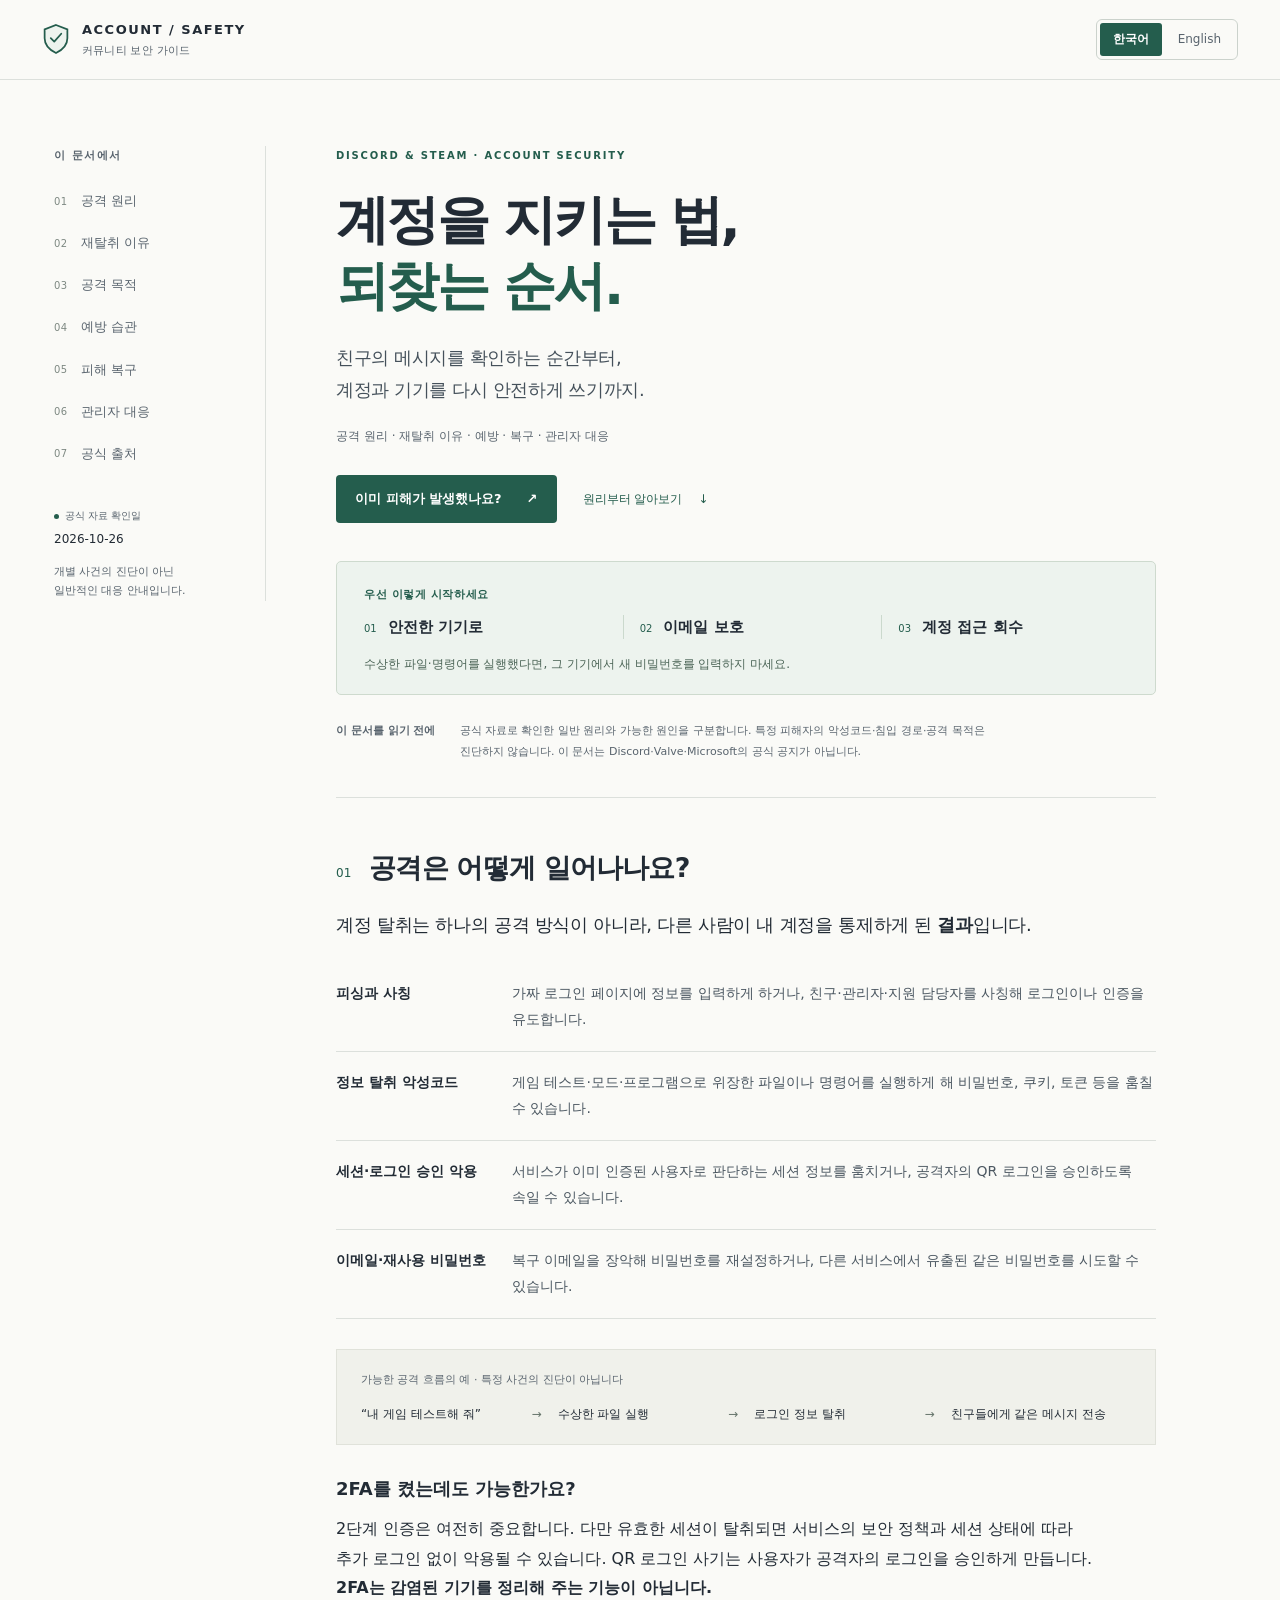
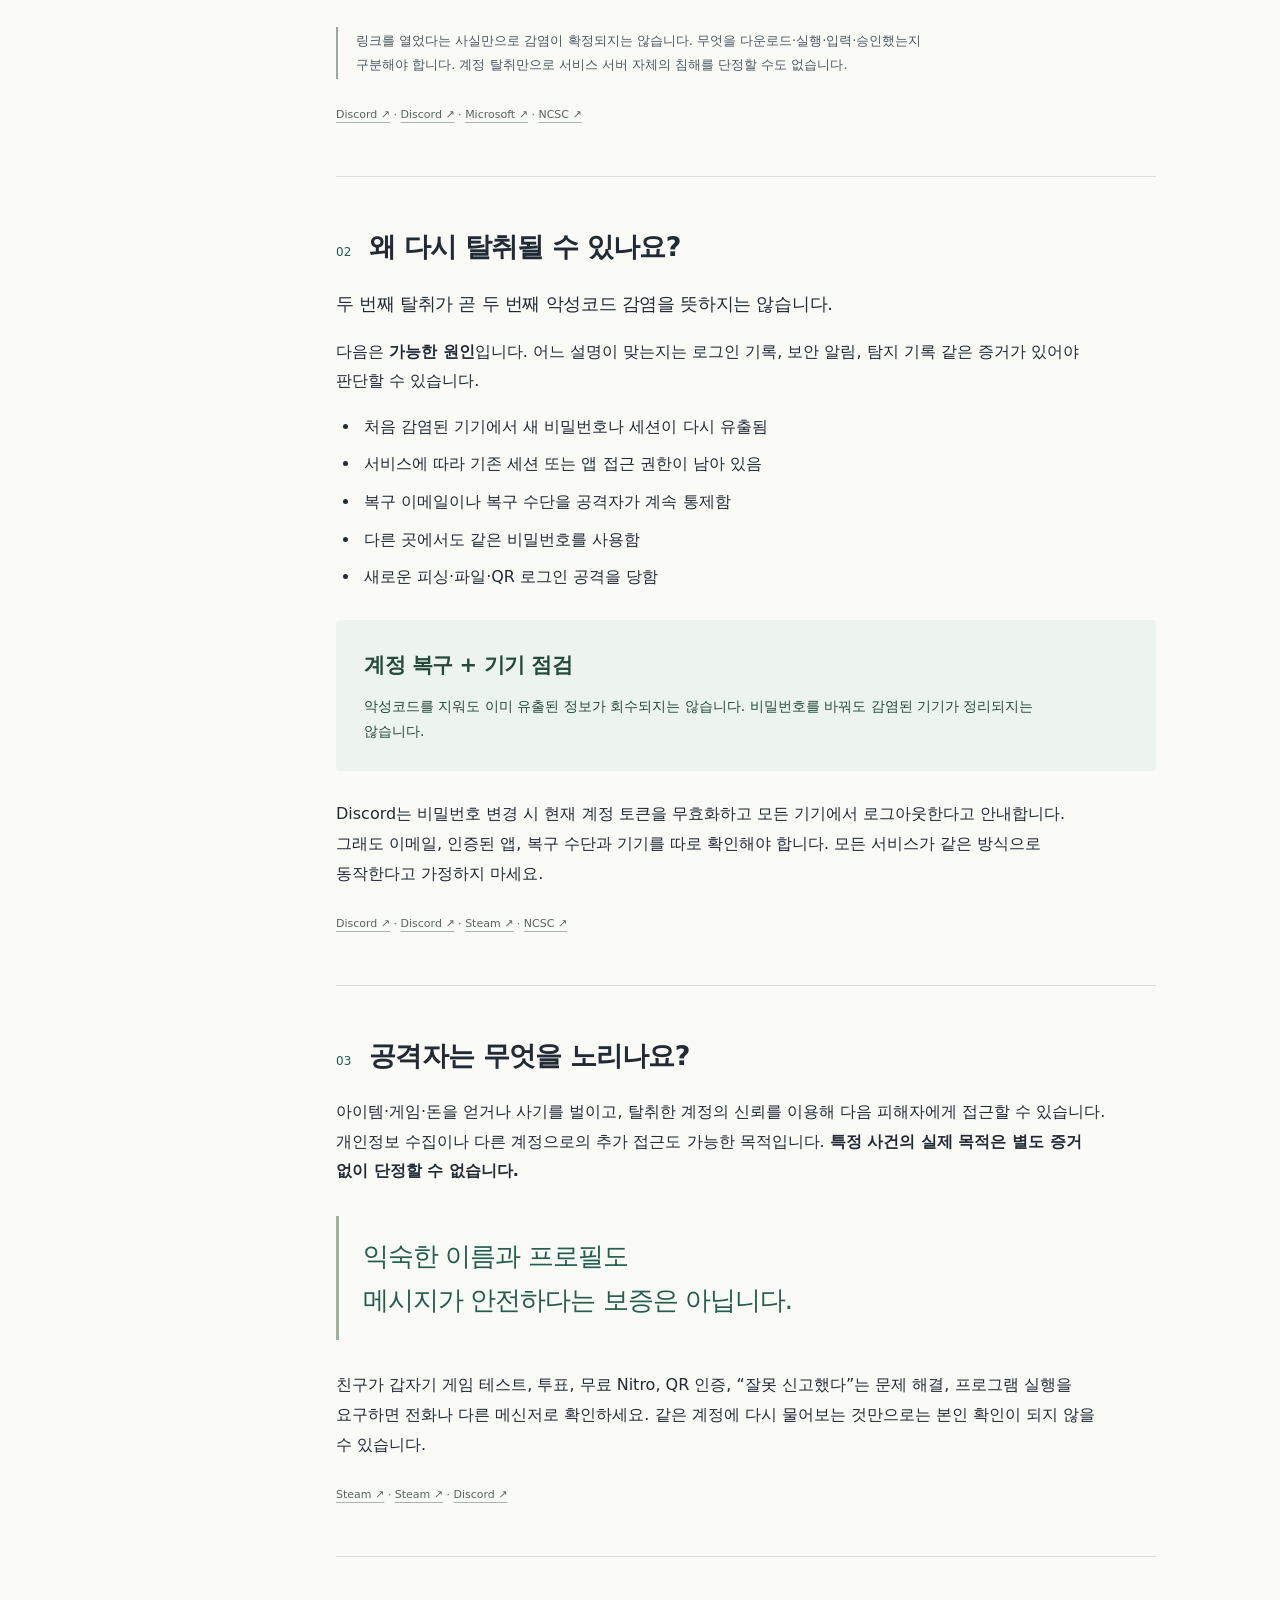
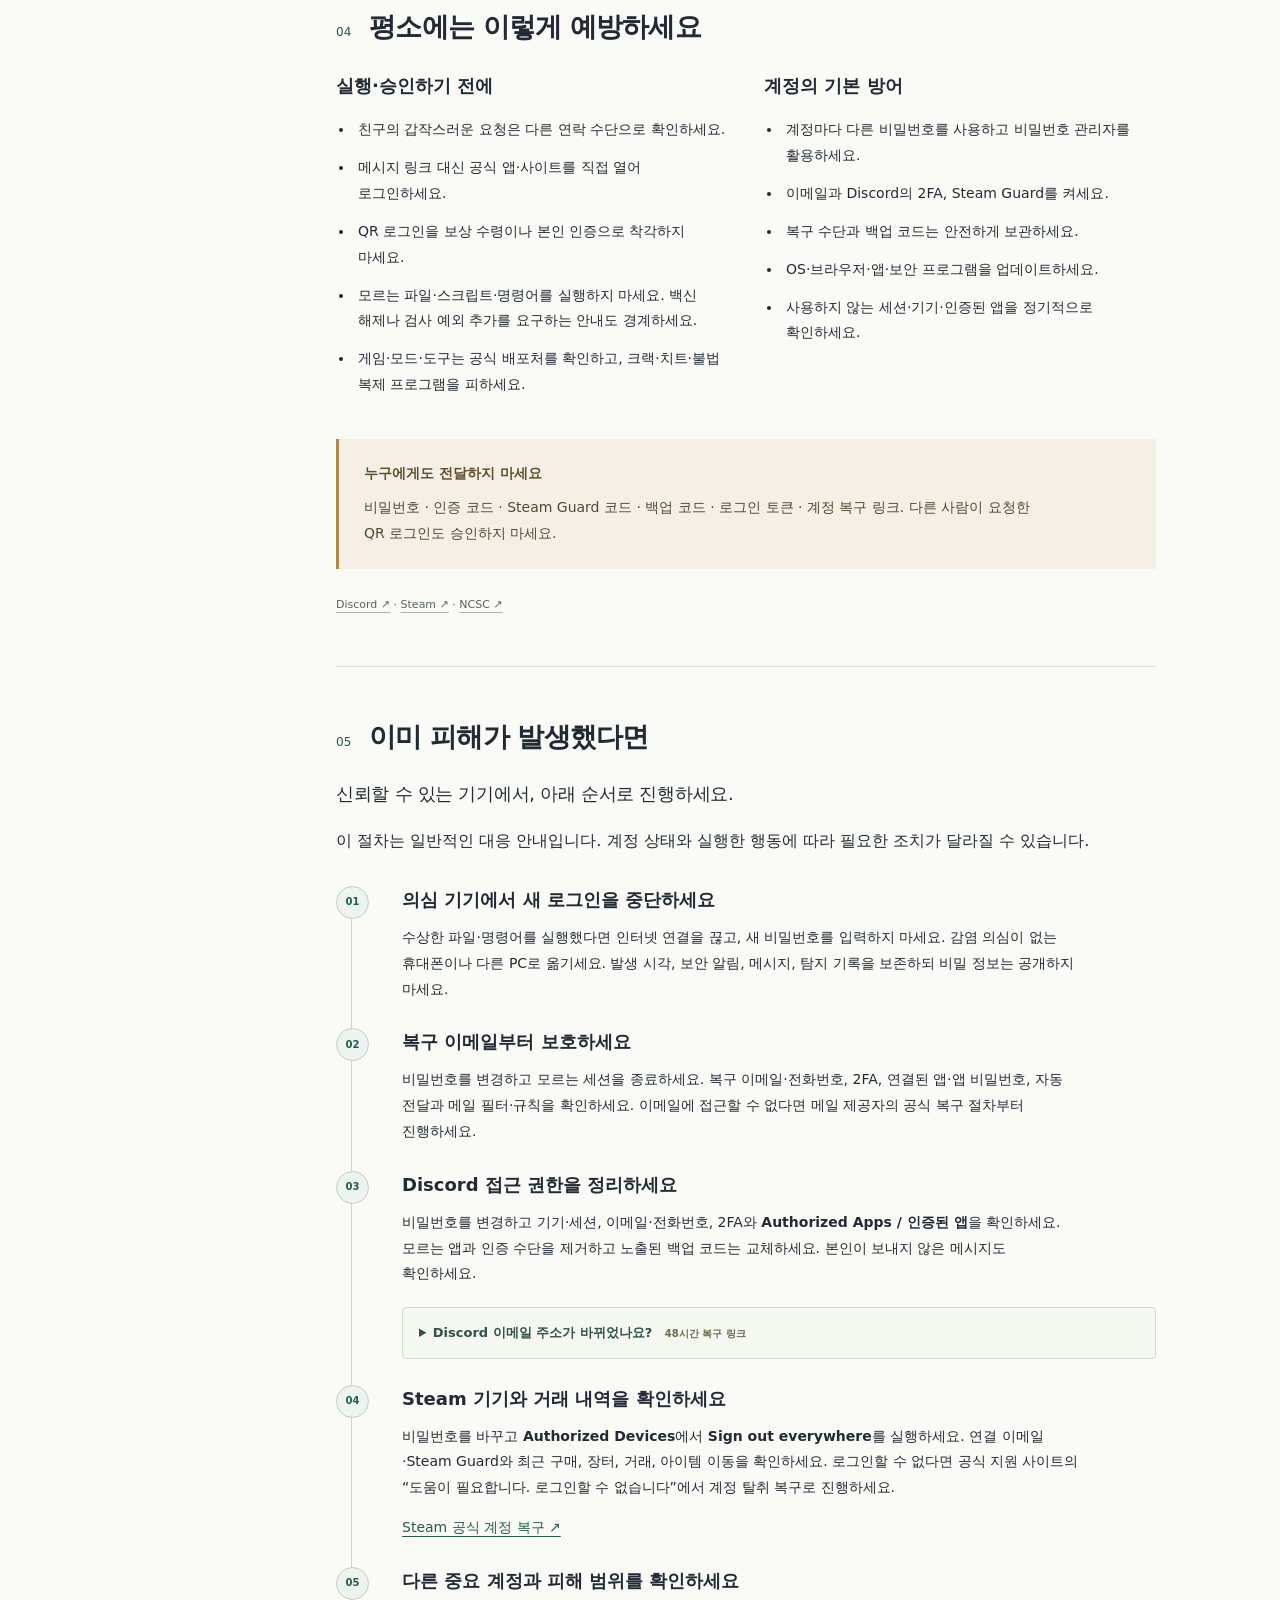
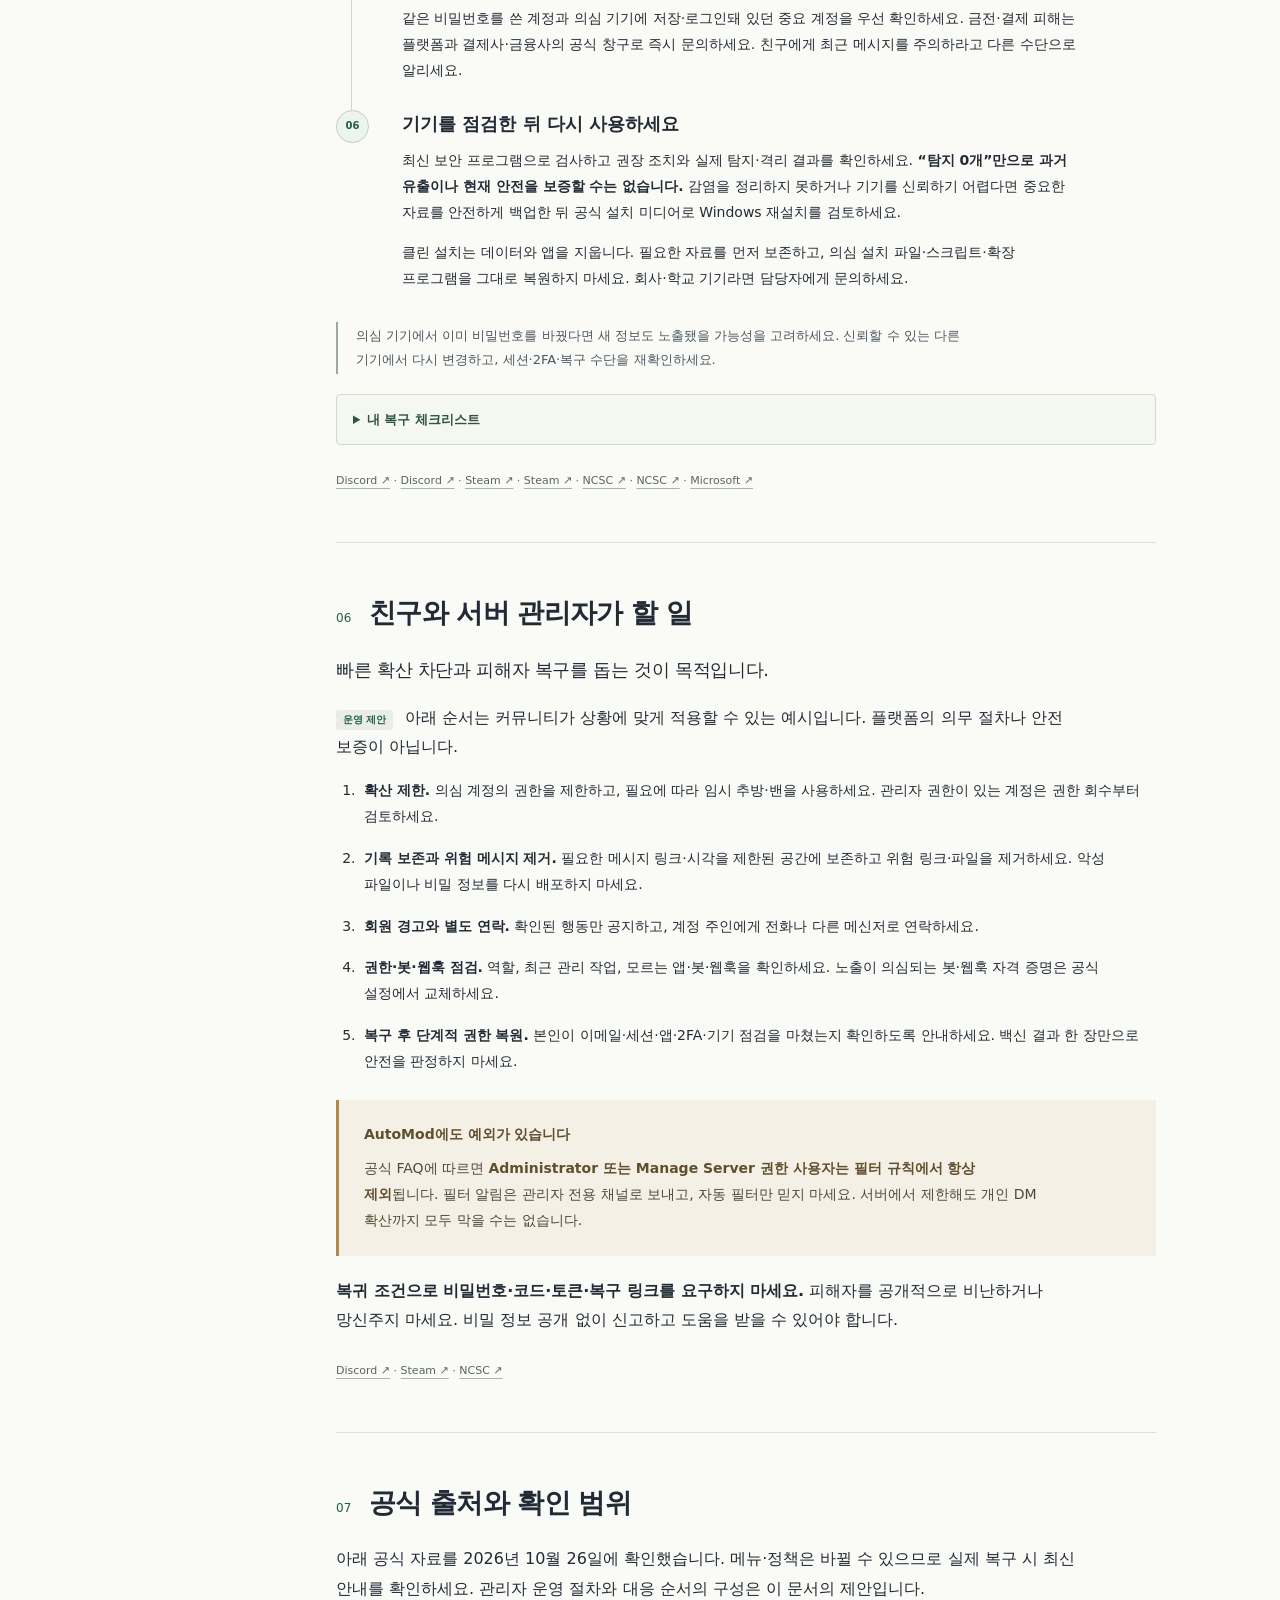
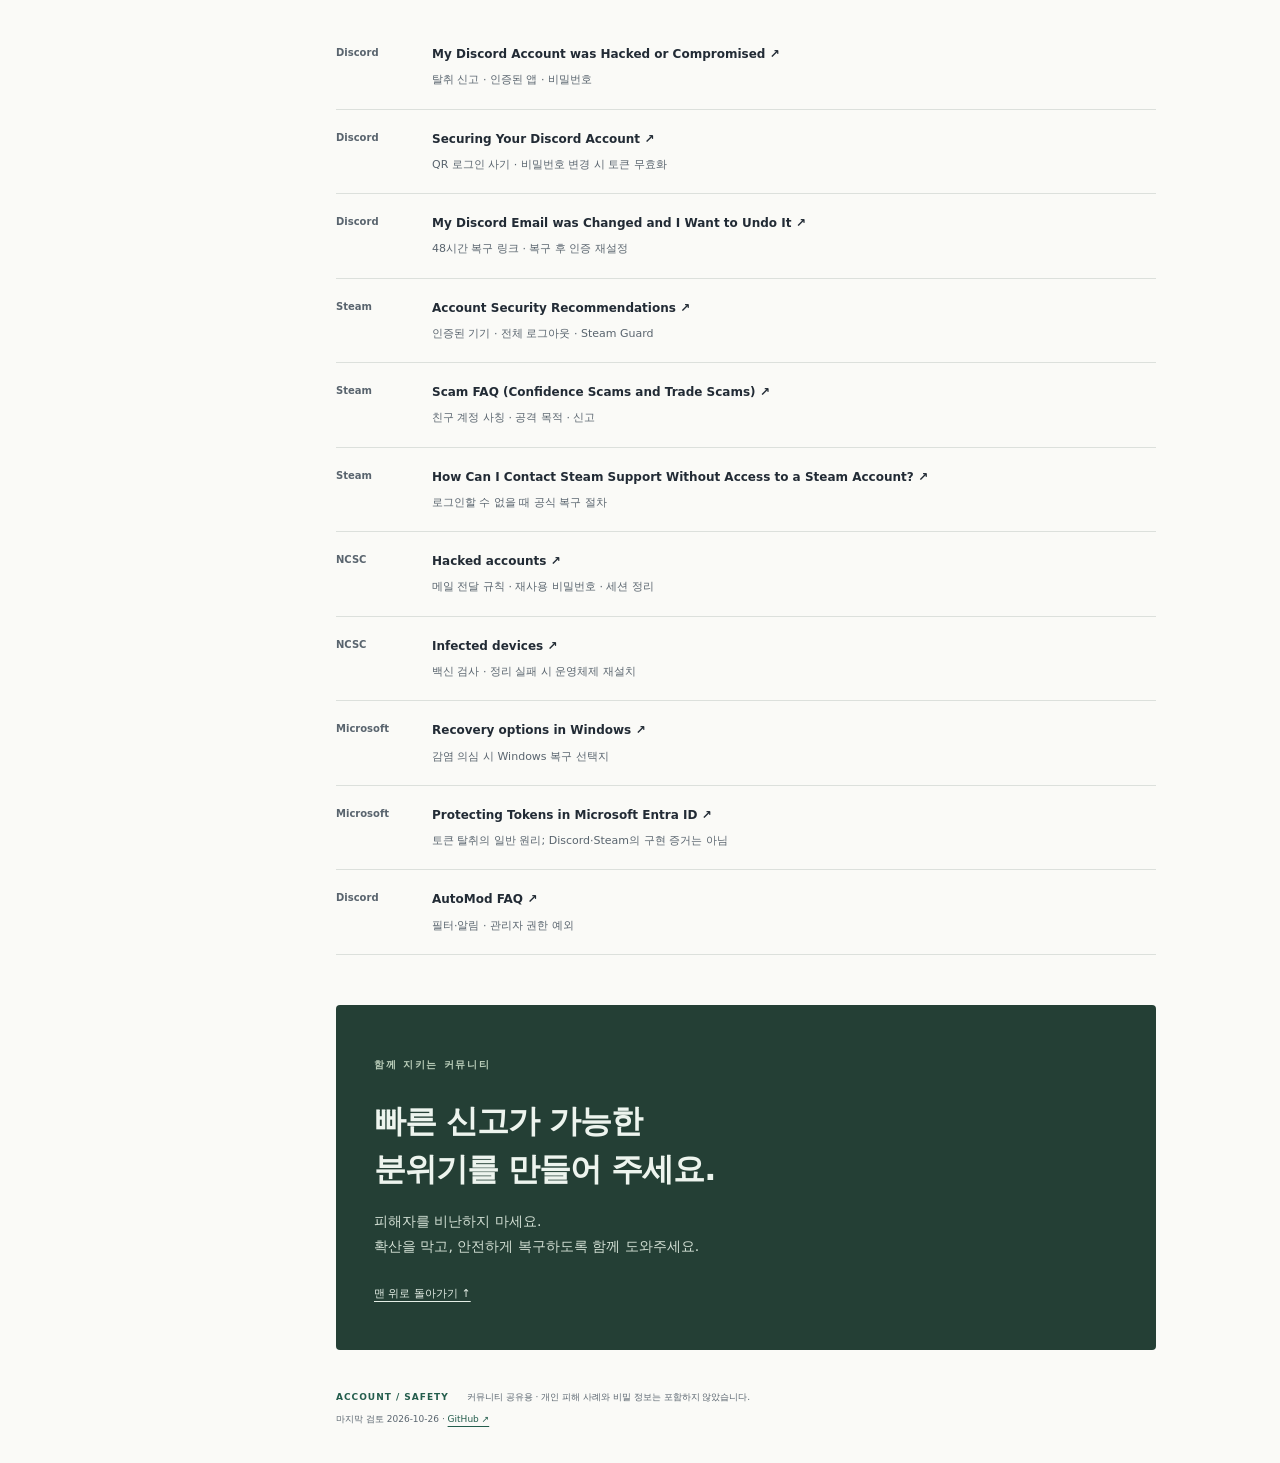
==== index.html @ cc090e57 "Add bilingual Discord and Steam account security guide" ====
<!doctype html>
<html lang="ko"><head><meta charset="utf-8"><meta name="viewport" content="width=device-width, initial-scale=1"><title>Discord·Steam 계정 탈취 예방·복구 가이드</title><meta name="description" content="공격 원리부터 재탈취 이유, 예방, 계정·기기 복구와 서버 관리자 대응까지. 공식 자료를 바탕으로 정리한 커뮤니티 가이드."><meta name="color-scheme" content="light"><meta name="referrer" content="strict-origin-when-cross-origin"><meta property="og:type" content="website"><meta property="og:title" content="Discord·Steam 계정 탈취 예방·복구 가이드"><meta property="og:description" content="공격 원리부터 재탈취 이유, 예방, 계정·기기 복구와 서버 관리자 대응까지. 공식 자료를 바탕으로 정리한 커뮤니티 가이드."><link rel="icon" href="assets/shield.svg" type="image/svg+xml"><link rel="stylesheet" href="assets/style.css"><link rel="alternate" hreflang="ko" href="index.html"><link rel="alternate" hreflang="en" href="en.html"><script src="assets/site.js" defer></script></head>
<body id="top"><a class="skip-link" href="#content">본문 바로가기</a>
<header class="topbar"><div class="topbar-inner"><a class="brand" href="index.html"><img src="assets/shield.svg" width="28" height="32" alt=""><span>ACCOUNT / SAFETY<span class="brand-sub">커뮤니티 보안 가이드</span></span></a><nav class="language" aria-label="언어 선택"><a href="index.html" lang="ko" hreflang="ko" aria-current="page">한국어</a><a href="en.html" lang="en" hreflang="en" >English</a></nav></div></header>
<div class="page-layout"><aside class="sidebar"><p class="nav-title">이 문서에서</p><nav aria-label="목차"><a href="#mechanism"><span>01</span>공격 원리</a><a href="#repeat"><span>02</span>재탈취 이유</a><a href="#motives"><span>03</span>공격 목적</a><a href="#prevention"><span>04</span>예방 습관</a><a href="#recovery"><span>05</span>피해 복구</a><a href="#moderators"><span>06</span>관리자 대응</a><a href="#sources"><span>07</span>공식 출처</a></nav><div class="sidebar-note"><span class="status-dot"></span>공식 자료 확인일<time datetime="2026-10-26">2026-10-26</time><p>개별 사건의 진단이 아닌<br>일반적인 대응 안내입니다.</p></div></aside>
<main id="content"><div class="hero"><p class="eyebrow">DISCORD & STEAM · ACCOUNT SECURITY</p><h1>계정을 지키는 법,<br><em>되찾는 순서.</em></h1><p class="hero-lead">친구의 메시지를 확인하는 순간부터,<br class="desktop-break"> 계정과 기기를 다시 안전하게 쓰기까지.</p><p class="hero-context">공격 원리 · 재탈취 이유 · 예방 · 복구 · 관리자 대응</p><div class="hero-actions"><a class="button primary" href="#recovery">이미 피해가 발생했나요? <span aria-hidden="true">↗</span></a><a class="text-link" href="#mechanism">원리부터 알아보기 <span aria-hidden="true">↓</span></a></div></div>
<aside class="start-here" aria-label="긴급 대응의 첫 순서"><div class="start-label">우선 이렇게 시작하세요</div><ol><li><span>01</span>안전한 기기로</li><li><span>02</span>이메일 보호</li><li><span>03</span>계정 접근 회수</li></ol><p>수상한 파일·명령어를 실행했다면, 그 기기에서 새 비밀번호를 입력하지 마세요.</p></aside>
<div class="scope-note"><strong>이 문서를 읽기 전에</strong><p>공식 자료로 확인한 일반 원리와 가능한 원인을 구분합니다. 특정 피해자의 악성코드·침입 경로·공격 목적은 진단하지 않습니다. 이 문서는 Discord·Valve·Microsoft의 공식 공지가 아닙니다.</p></div>
<section id="mechanism" aria-labelledby="title-mechanism"><div class="section-heading"><span>01</span><h2 id="title-mechanism">공격은 어떻게 일어나나요?</h2></div>
<p class="section-lead">계정 탈취는 하나의 공격 방식이 아니라, 다른 사람이 내 계정을 통제하게 된 <strong>결과</strong>입니다.</p>
<dl class="definitions">
<div><dt>피싱과 사칭</dt><dd>가짜 로그인 페이지에 정보를 입력하게 하거나, 친구·관리자·지원 담당자를 사칭해 로그인이나 인증을 유도합니다.</dd></div>
<div><dt>정보 탈취 악성코드</dt><dd>게임 테스트·모드·프로그램으로 위장한 파일이나 명령어를 실행하게 해 비밀번호, 쿠키, 토큰 등을 훔칠 수 있습니다.</dd></div>
<div><dt>세션·로그인 승인 악용</dt><dd>서비스가 이미 인증된 사용자로 판단하는 세션 정보를 훔치거나, 공격자의 QR 로그인을 승인하도록 속일 수 있습니다.</dd></div>
<div><dt>이메일·재사용 비밀번호</dt><dd>복구 이메일을 장악해 비밀번호를 재설정하거나, 다른 서비스에서 유출된 같은 비밀번호를 시도할 수 있습니다.</dd></div>
</dl>
<figure class="attack-flow"><figcaption>가능한 공격 흐름의 예 · 특정 사건의 진단이 아닙니다</figcaption><ol><li>“내 게임 테스트해 줘”</li><li>수상한 파일 실행</li><li>로그인 정보 탈취</li><li>친구들에게 같은 메시지 전송</li></ol></figure>
<h3>2FA를 켰는데도 가능한가요?</h3>
<p>2단계 인증은 여전히 중요합니다. 다만 유효한 세션이 탈취되면 서비스의 보안 정책과 세션 상태에 따라 추가 로그인 없이 악용될 수 있습니다. QR 로그인 사기는 사용자가 공격자의 로그인을 승인하게 만듭니다. <strong>2FA는 감염된 기기를 정리해 주는 기능이 아닙니다.</strong></p>
<p class="note">링크를 열었다는 사실만으로 감염이 확정되지는 않습니다. 무엇을 다운로드·실행·입력·승인했는지 구분해야 합니다. 계정 탈취만으로 서비스 서버 자체의 침해를 단정할 수도 없습니다.</p>
<p class="references"><a href="#source-discord">Discord ↗</a> · <a href="#source-discord-security">Discord ↗</a> · <a href="#source-tokens">Microsoft ↗</a> · <a href="#source-ncsc">NCSC ↗</a></p></section><section id="repeat" aria-labelledby="title-repeat"><div class="section-heading"><span>02</span><h2 id="title-repeat">왜 다시 탈취될 수 있나요?</h2></div>
<p class="section-lead">두 번째 탈취가 곧 두 번째 악성코드 감염을 뜻하지는 않습니다.</p>
<p>다음은 <strong>가능한 원인</strong>입니다. 어느 설명이 맞는지는 로그인 기록, 보안 알림, 탐지 기록 같은 증거가 있어야 판단할 수 있습니다.</p>
<ul><li>처음 감염된 기기에서 새 비밀번호나 세션이 다시 유출됨</li><li>서비스에 따라 기존 세션 또는 앱 접근 권한이 남아 있음</li><li>복구 이메일이나 복구 수단을 공격자가 계속 통제함</li><li>다른 곳에서도 같은 비밀번호를 사용함</li><li>새로운 피싱·파일·QR 로그인 공격을 당함</li></ul>
<div class="principle"><strong>계정 복구 + 기기 점검</strong><p>악성코드를 지워도 이미 유출된 정보가 회수되지는 않습니다. 비밀번호를 바꿔도 감염된 기기가 정리되지는 않습니다.</p></div>
<p>Discord는 비밀번호 변경 시 현재 계정 토큰을 무효화하고 모든 기기에서 로그아웃한다고 안내합니다. 그래도 이메일, 인증된 앱, 복구 수단과 기기를 따로 확인해야 합니다. 모든 서비스가 같은 방식으로 동작한다고 가정하지 마세요.</p>
<p class="references"><a href="#source-discord-security">Discord ↗</a> · <a href="#source-discord">Discord ↗</a> · <a href="#source-steam">Steam ↗</a> · <a href="#source-ncsc">NCSC ↗</a></p></section><section id="motives" aria-labelledby="title-motives"><div class="section-heading"><span>03</span><h2 id="title-motives">공격자는 무엇을 노리나요?</h2></div>
<p>아이템·게임·돈을 얻거나 사기를 벌이고, 탈취한 계정의 신뢰를 이용해 다음 피해자에게 접근할 수 있습니다. 개인정보 수집이나 다른 계정으로의 추가 접근도 가능한 목적입니다. <strong>특정 사건의 실제 목적은 별도 증거 없이 단정할 수 없습니다.</strong></p>
<blockquote>익숙한 이름과 프로필도<br>메시지가 안전하다는 보증은 아닙니다.</blockquote>
<p>친구가 갑자기 게임 테스트, 투표, 무료 Nitro, QR 인증, “잘못 신고했다”는 문제 해결, 프로그램 실행을 요구하면 전화나 다른 메신저로 확인하세요. 같은 계정에 다시 물어보는 것만으로는 본인 확인이 되지 않을 수 있습니다.</p>
<p class="references"><a href="#source-steam-scams">Steam ↗</a> · <a href="#source-steam">Steam ↗</a> · <a href="#source-discord">Discord ↗</a></p></section><section id="prevention" aria-labelledby="title-prevention"><div class="section-heading"><span>04</span><h2 id="title-prevention">평소에는 이렇게 예방하세요</h2></div>
<div class="two-column"><div><h3>실행·승인하기 전에</h3><ul><li>친구의 갑작스러운 요청은 다른 연락 수단으로 확인하세요.</li><li>메시지 링크 대신 공식 앱·사이트를 직접 열어 로그인하세요.</li><li>QR 로그인을 보상 수령이나 본인 인증으로 착각하지 마세요.</li><li>모르는 파일·스크립트·명령어를 실행하지 마세요. 백신 해제나 검사 예외 추가를 요구하는 안내도 경계하세요.</li><li>게임·모드·도구는 공식 배포처를 확인하고, 크랙·치트·불법 복제 프로그램을 피하세요.</li></ul></div>
<div><h3>계정의 기본 방어</h3><ul><li>계정마다 다른 비밀번호를 사용하고 비밀번호 관리자를 활용하세요.</li><li>이메일과 Discord의 2FA, Steam Guard를 켜세요.</li><li>복구 수단과 백업 코드는 안전하게 보관하세요.</li><li>OS·브라우저·앱·보안 프로그램을 업데이트하세요.</li><li>사용하지 않는 세션·기기·인증된 앱을 정기적으로 확인하세요.</li></ul></div></div>
<aside class="warning"><strong>누구에게도 전달하지 마세요</strong><p>비밀번호 · 인증 코드 · Steam Guard 코드 · 백업 코드 · 로그인 토큰 · 계정 복구 링크. 다른 사람이 요청한 QR 로그인도 승인하지 마세요.</p></aside>
<p class="references"><a href="#source-discord-security">Discord ↗</a> · <a href="#source-steam">Steam ↗</a> · <a href="#source-ncsc">NCSC ↗</a></p></section><section id="recovery" aria-labelledby="title-recovery"><div class="section-heading"><span>05</span><h2 id="title-recovery">이미 피해가 발생했다면</h2></div>
<p class="section-lead">신뢰할 수 있는 기기에서, 아래 순서로 진행하세요.</p>
<p>이 절차는 일반적인 대응 안내입니다. 계정 상태와 실행한 행동에 따라 필요한 조치가 달라질 수 있습니다.</p>
<ol class="recovery-steps">
<li><div><h3>의심 기기에서 새 로그인을 중단하세요</h3><p>수상한 파일·명령어를 실행했다면 인터넷 연결을 끊고, 새 비밀번호를 입력하지 마세요. 감염 의심이 없는 휴대폰이나 다른 PC로 옮기세요. 발생 시각, 보안 알림, 메시지, 탐지 기록을 보존하되 비밀 정보는 공개하지 마세요.</p></div></li>
<li><div><h3>복구 이메일부터 보호하세요</h3><p>비밀번호를 변경하고 모르는 세션을 종료하세요. 복구 이메일·전화번호, 2FA, 연결된 앱·앱 비밀번호, 자동 전달과 메일 필터·규칙을 확인하세요. 이메일에 접근할 수 없다면 메일 제공자의 공식 복구 절차부터 진행하세요.</p></div></li>
<li><div><h3>Discord 접근 권한을 정리하세요</h3><p>비밀번호를 변경하고 기기·세션, 이메일·전화번호, 2FA와 <strong>Authorized Apps / 인증된 앱</strong>을 확인하세요. 모르는 앱과 인증 수단을 제거하고 노출된 백업 코드는 교체하세요. 본인이 보내지 않은 메시지도 확인하세요.</p>
<details class="recovery-detail"><summary>Discord 이메일 주소가 바뀌었나요? <span>48시간 복구 링크</span></summary><div><p>기존 이메일 주소로 온 변경 알림을 즉시 확인하세요. 공식 안내상 복구 링크는 <strong>48시간</strong> 동안 유효하며 URL은 <code>https://discord.com/wasntme/</code>로 시작합니다. 실제 호스트가 정확히 <code>discord.com</code>인지 확인하고 링크를 공유하지 마세요.</p><p>이 과정은 이메일 복원, 비밀번호 변경, 전체 기기 로그아웃과 함께 전화번호·MFA 수단을 제거합니다. <strong>완료 후 전화번호와 2FA를 다시 설정하세요.</strong> 만료된 동일 링크는 지원팀이 재발급할 수 없다고 안내합니다. 링크가 없거나 실패하면 공식 탈취 신고로 진행하세요.</p><p><a href="https://support.discord.com/hc/en-us/articles/27299669812375-My-Discord-Email-was-Changed-and-I-Want-to-Undo-It">이메일 복구 공식 안내 ↗</a> · <a href="https://dis.gd/hackedaccount">Discord 탈취 신고 ↗</a></p></div></details></div></li>
<li><div><h3>Steam 기기와 거래 내역을 확인하세요</h3><p>비밀번호를 바꾸고 <strong>Authorized Devices</strong>에서 <strong>Sign out everywhere</strong>를 실행하세요. 연결 이메일·Steam Guard와 최근 구매, 장터, 거래, 아이템 이동을 확인하세요. 로그인할 수 없다면 공식 지원 사이트의 “도움이 필요합니다. 로그인할 수 없습니다”에서 계정 탈취 복구로 진행하세요.</p><p><a href="https://help.steampowered.com/en/wizard/HelpWithLogin">Steam 공식 계정 복구 ↗</a></p></div></li>
<li><div><h3>다른 중요 계정과 피해 범위를 확인하세요</h3><p>같은 비밀번호를 쓴 계정과 의심 기기에 저장·로그인돼 있던 중요 계정을 우선 확인하세요. 금전·결제 피해는 플랫폼과 결제사·금융사의 공식 창구로 즉시 문의하세요. 친구에게 최근 메시지를 주의하라고 다른 수단으로 알리세요.</p></div></li>
<li><div><h3>기기를 점검한 뒤 다시 사용하세요</h3><p>최신 보안 프로그램으로 검사하고 권장 조치와 실제 탐지·격리 결과를 확인하세요. <strong>“탐지 0개”만으로 과거 유출이나 현재 안전을 보증할 수는 없습니다.</strong> 감염을 정리하지 못하거나 기기를 신뢰하기 어렵다면 중요한 자료를 안전하게 백업한 뒤 공식 설치 미디어로 Windows 재설치를 검토하세요.</p><p>클린 설치는 데이터와 앱을 지웁니다. 필요한 자료를 먼저 보존하고, 의심 설치 파일·스크립트·확장 프로그램을 그대로 복원하지 마세요. 회사·학교 기기라면 담당자에게 문의하세요.</p></div></li>
</ol>
<p class="note">의심 기기에서 이미 비밀번호를 바꿨다면 새 정보도 노출됐을 가능성을 고려하세요. 신뢰할 수 있는 다른 기기에서 다시 변경하고, 세션·2FA·복구 수단을 재확인하세요.</p>
<details class="checklist"><summary>내 복구 체크리스트</summary><div><p class="small">체크는 현재 페이지에서만 유지됩니다. 완료 표시는 안전 판정을 뜻하지 않습니다.</p><label><input type="checkbox"> 신뢰할 수 있는 기기로 이동</label><label><input type="checkbox"> 이메일·복구 수단·전달 규칙 확인</label><label><input type="checkbox"> Discord 비밀번호·세션·앱·2FA 정리</label><label><input type="checkbox"> Steam 기기·Steam Guard·거래 확인</label><label><input type="checkbox"> 재사용 비밀번호·중요 계정 점검</label><label><input type="checkbox"> 기기 검사·필요한 복구 진행</label><label><input type="checkbox"> 친구·관리자에게 다른 수단으로 알림</label></div></details>
<p class="references"><a href="#source-discord">Discord ↗</a> · <a href="#source-email-recovery">Discord ↗</a> · <a href="#source-steam">Steam ↗</a> · <a href="#source-steam-recovery">Steam ↗</a> · <a href="#source-ncsc">NCSC ↗</a> · <a href="#source-device">NCSC ↗</a> · <a href="#source-windows">Microsoft ↗</a></p></section><section id="moderators" aria-labelledby="title-moderators"><div class="section-heading"><span>06</span><h2 id="title-moderators">친구와 서버 관리자가 할 일</h2></div>
<p class="section-lead">빠른 확산 차단과 피해자 복구를 돕는 것이 목적입니다.</p>
<p><span class="tag">운영 제안</span> 아래 순서는 커뮤니티가 상황에 맞게 적용할 수 있는 예시입니다. 플랫폼의 의무 절차나 안전 보증이 아닙니다.</p>
<ol class="plain-steps"><li><strong>확산 제한.</strong> 의심 계정의 권한을 제한하고, 필요에 따라 임시 추방·밴을 사용하세요. 관리자 권한이 있는 계정은 권한 회수부터 검토하세요.</li><li><strong>기록 보존과 위험 메시지 제거.</strong> 필요한 메시지 링크·시각을 제한된 공간에 보존하고 위험 링크·파일을 제거하세요. 악성 파일이나 비밀 정보를 다시 배포하지 마세요.</li><li><strong>회원 경고와 별도 연락.</strong> 확인된 행동만 공지하고, 계정 주인에게 전화나 다른 메신저로 연락하세요.</li><li><strong>권한·봇·웹훅 점검.</strong> 역할, 최근 관리 작업, 모르는 앱·봇·웹훅을 확인하세요. 노출이 의심되는 봇·웹훅 자격 증명은 공식 설정에서 교체하세요.</li><li><strong>복구 후 단계적 권한 복원.</strong> 본인이 이메일·세션·앱·2FA·기기 점검을 마쳤는지 확인하도록 안내하세요. 백신 결과 한 장만으로 안전을 판정하지 마세요.</li></ol>
<aside class="warning"><strong>AutoMod에도 예외가 있습니다</strong><p>공식 FAQ에 따르면 <strong>Administrator 또는 Manage Server 권한 사용자는 필터 규칙에서 항상 제외</strong>됩니다. 필터 알림은 관리자 전용 채널로 보내고, 자동 필터만 믿지 마세요. 서버에서 제한해도 개인 DM 확산까지 모두 막을 수는 없습니다.</p></aside>
<p><strong>복귀 조건으로 비밀번호·코드·토큰·복구 링크를 요구하지 마세요.</strong> 피해자를 공개적으로 비난하거나 망신주지 마세요. 비밀 정보 공개 없이 신고하고 도움을 받을 수 있어야 합니다.</p>
<p class="references"><a href="#source-automod">Discord ↗</a> · <a href="#source-steam-scams">Steam ↗</a> · <a href="#source-ncsc">NCSC ↗</a></p></section>
<section id="sources" aria-labelledby="title-sources"><div class="section-heading"><span>07</span><h2 id="title-sources">공식 출처와 확인 범위</h2></div><p>아래 공식 자료를 2026년 10월 26일에 확인했습니다. 메뉴·정책은 바뀔 수 있으므로 실제 복구 시 최신 안내를 확인하세요. 관리자 운영 절차와 대응 순서의 구성은 이 문서의 제안입니다.</p><ol class="sources"><li id="source-discord"><span class="source-org">Discord</span><a href="https://support.discord.com/hc/en-us/articles/24160905919511-My-Discord-Account-was-Hacked-or-Compromised">My Discord Account was Hacked or Compromised <span aria-hidden="true">↗</span></a><p>탈취 신고 · 인증된 앱 · 비밀번호</p></li><li id="source-discord-security"><span class="source-org">Discord</span><a href="https://discord.com/safety/securing-your-discord-account">Securing Your Discord Account <span aria-hidden="true">↗</span></a><p>QR 로그인 사기 · 비밀번호 변경 시 토큰 무효화</p></li><li id="source-email-recovery"><span class="source-org">Discord</span><a href="https://support.discord.com/hc/en-us/articles/27299669812375-My-Discord-Email-was-Changed-and-I-Want-to-Undo-It">My Discord Email was Changed and I Want to Undo It <span aria-hidden="true">↗</span></a><p>48시간 복구 링크 · 복구 후 인증 재설정</p></li><li id="source-steam"><span class="source-org">Steam</span><a href="https://help.steampowered.com/en/faqs/view/6639-EB3C-EC79-FF60">Account Security Recommendations <span aria-hidden="true">↗</span></a><p>인증된 기기 · 전체 로그아웃 · Steam Guard</p></li><li id="source-steam-scams"><span class="source-org">Steam</span><a href="https://help.steampowered.com/en/faqs/view/70E6-991B-233B-A37B">Scam FAQ (Confidence Scams and Trade Scams) <span aria-hidden="true">↗</span></a><p>친구 계정 사칭 · 공격 목적 · 신고</p></li><li id="source-steam-recovery"><span class="source-org">Steam</span><a href="https://help.steampowered.com/en/faqs/view/2E21-77C0-CED3-6CEB">How Can I Contact Steam Support Without Access to a Steam Account? <span aria-hidden="true">↗</span></a><p>로그인할 수 없을 때 공식 복구 절차</p></li><li id="source-ncsc"><span class="source-org">NCSC</span><a href="https://www.ncsc.gov.uk/section/respond-recover/hacked-accounts">Hacked accounts <span aria-hidden="true">↗</span></a><p>메일 전달 규칙 · 재사용 비밀번호 · 세션 정리</p></li><li id="source-device"><span class="source-org">NCSC</span><a href="https://www.ncsc.gov.uk/section/respond-recover/citizen-infected-devices">Infected devices <span aria-hidden="true">↗</span></a><p>백신 검사 · 정리 실패 시 운영체제 재설치</p></li><li id="source-windows"><span class="source-org">Microsoft</span><a href="https://support.microsoft.com/en-US/windows/bd88ffdf-1e8e-34a0-d76f-39a71fb4ed4d">Recovery options in Windows <span aria-hidden="true">↗</span></a><p>감염 의심 시 Windows 복구 선택지</p></li><li id="source-tokens"><span class="source-org">Microsoft</span><a href="https://learn.microsoft.com/en-us/entra/identity/devices/protecting-tokens-microsoft-entra-id">Protecting Tokens in Microsoft Entra ID <span aria-hidden="true">↗</span></a><p>토큰 탈취의 일반 원리; Discord·Steam의 구현 증거는 아님</p></li><li id="source-automod"><span class="source-org">Discord</span><a href="https://support.discord.com/hc/en-us/articles/4421269296535-AutoMod-FAQ">AutoMod FAQ <span aria-hidden="true">↗</span></a><p>필터·알림 · 관리자 권한 예외</p></li></ol></section>
<aside class="closing"><span class="eyebrow">함께 지키는 커뮤니티</span><h2>빠른 신고가 가능한<br>분위기를 만들어 주세요.</h2><p>피해자를 비난하지 마세요.<br>확산을 막고, 안전하게 복구하도록 함께 도와주세요.</p><a href="#top">맨 위로 돌아가기 ↑</a></aside>
<footer><span>ACCOUNT / SAFETY</span><p>커뮤니티 공유용 · 개인 피해 사례와 비밀 정보는 포함하지 않았습니다.</p><p>마지막 검토 2026-10-26 · <a href="https://github.com/henry9904/discord-steam-security-guide">GitHub ↗</a></p></footer>
</main></div></body></html>
---- assets/style.css ----
@charset "UTF-8";
:root{--paper:#fafaf7;--ink:#222b35;--muted:#59646e;--line:#dce0dc;--green:#245d4d;--green-light:#edf3ee;--ochre:#785b2d;--white:#fff;--sans:system-ui,-apple-system,BlinkMacSystemFont,"Segoe UI","Malgun Gothic",sans-serif}
*{box-sizing:border-box}html{scroll-behavior:smooth;scroll-padding-top:110px}body{margin:0;background:var(--paper);color:var(--ink);font-family:var(--sans);font-size:16px;line-height:1.85;word-break:keep-all;overflow-wrap:anywhere}a{color:var(--green);text-underline-offset:4px}a:hover{text-decoration-thickness:2px}button,input,summary,a{-webkit-tap-highlight-color:transparent}a:focus-visible,summary:focus-visible,input:focus-visible{outline:3px solid #a65a26;outline-offset:5px;border-radius:2px}::selection{background:#d5e9db}img{max-width:100%}h1,h2,h3,p,figure,blockquote{margin:0}p+p{margin-top:14px}strong{font-weight:680}ul,ol{margin:16px 0;padding-left:24px}li{padding-left:4px}li+li{margin-top:8px}code{font-size:.86em;background:#e9eee9;padding:2px 5px;border-radius:3px;word-break:break-all}section{padding:50px 0;border-top:1px solid var(--line)}h2{font-size:27px;line-height:1.45;letter-spacing:-.8px;font-weight:700}h3{font-size:18px;line-height:1.6;margin:28px 0 10px}p{max-width:76ch}.skip-link{position:fixed;top:-100px;left:16px;z-index:10;background:var(--ink);color:white;padding:12px 20px}.skip-link:focus{top:8px}
.topbar{position:sticky;top:0;background:rgba(250,250,247,.97);border-bottom:1px solid var(--line);z-index:5}.topbar-inner{max-width:1280px;margin:auto;padding:19px 42px;display:flex;align-items:center;justify-content:space-between;gap:16px}.brand{display:flex;align-items:center;gap:12px;text-decoration:none;color:var(--ink);font-size:13px;font-weight:750;letter-spacing:1.5px;line-height:1.4}.brand-sub{display:block;font-size:11px;font-weight:450;letter-spacing:.2px;color:var(--muted);margin-top:4px}.language{display:flex;gap:3px;padding:3px;border:1px solid #cbd2cc;border-radius:6px}.language a{font-size:12px;line-height:1.4;color:var(--muted);text-decoration:none;padding:8px 13px;border-radius:3px}.language a[aria-current]{color:var(--white);background:var(--green);font-weight:650}.page-layout{max-width:1280px;margin:auto;padding:0 42px;display:grid;grid-template-columns:224px minmax(0,1fr);gap:70px}.sidebar{position:sticky;top:126px;align-self:start;padding:0 24px 0 0;margin-top:66px;border-right:1px solid var(--line)}.nav-title{font-size:11px;font-weight:700;letter-spacing:1.5px;color:var(--muted);padding:0 12px 16px}.sidebar nav{display:flex;flex-direction:column;gap:4px}.sidebar nav a{display:flex;gap:13px;padding:8px 12px;color:var(--muted);font-size:13px;text-decoration:none;border-radius:3px;line-height:1.7}.sidebar nav a span{font-size:10px;letter-spacing:.5px;color:#7e8983;align-self:center}.sidebar nav a:hover,.sidebar nav a[aria-current]{color:var(--green);background:#eaf0e9}.sidebar nav a[aria-current]{font-weight:650}.sidebar-note{font-size:10px;color:var(--muted);margin:34px 12px 0;line-height:1.7}.status-dot{display:inline-block;width:5px;height:5px;background:var(--green);border-radius:50%;margin-right:6px}.sidebar-note time{display:block;color:var(--ink);font-size:12px;font-variant-numeric:tabular-nums;margin:5px 0 14px}.sidebar-note p{font-size:11px}main{min-width:0;max-width:820px}.hero{padding:67px 0 38px}.eyebrow{color:var(--green);font-size:10px;font-weight:750;letter-spacing:1.8px;line-height:1.7}.hero h1{font-size:clamp(36px,4.15vw,57px);line-height:1.25;font-weight:720;letter-spacing:-2.6px;margin:23px 0 22px}.hero h1 em{font-style:normal;color:var(--green)}.hero-lead{font-size:18px;line-height:1.8;letter-spacing:-.4px;color:#45515b}.hero-context{font-size:12px;color:var(--muted);margin-top:19px}.hero-actions{display:flex;align-items:center;flex-wrap:wrap;gap:26px;margin-top:27px}.button{display:inline-flex;align-items:center;justify-content:space-between;gap:25px;text-decoration:none;border-radius:4px;padding:12px 19px;font-size:13px;font-weight:600}.primary{background:var(--green);color:white}.primary:hover{background:#1c4a3d}.text-link{font-size:12px;text-decoration:none}.text-link span{margin-left:12px}.start-here{padding:23px 27px 19px;border:1px solid #cedace;background:var(--green-light);border-radius:5px}.start-label{font-size:11px;color:var(--green);font-weight:700;letter-spacing:.6px}.start-here ol{padding:0;margin:10px 0;list-style:none;display:grid;grid-template-columns:repeat(3,1fr);gap:12px}.start-here li{padding:0;margin:0;font-size:15px;font-weight:650;line-height:1.6;display:flex;align-items:baseline;gap:11px}.start-here li+li{border-left:1px solid #cbd9cd;padding-left:16px}.start-here li span{font-size:10px;font-weight:500;color:var(--green)}.start-here p{font-size:12px;color:#4b6456;margin-top:14px}.scope-note{display:flex;gap:24px;padding:26px 0 34px;font-size:11px;line-height:1.9;color:var(--muted)}.scope-note strong{flex:0 0 auto;font-size:11px}.section-heading{display:flex;gap:18px;align-items:baseline;margin-bottom:22px}.section-heading>span{color:var(--green);font-size:12px;font-variant-numeric:tabular-nums}.section-lead{font-size:18px;line-height:1.8;letter-spacing:-.3px;margin-bottom:16px}.definitions{margin:22px 0 28px}.definitions>div{display:grid;grid-template-columns:154px 1fr;border-bottom:1px solid var(--line);padding:18px 0;gap:22px}.definitions dt{font-size:14px;font-weight:650}.definitions dd{margin:0;font-size:14px;color:#4b5761}.attack-flow{margin:30px 0;background:#f0f1eb;border:1px solid #e0e2da;padding:20px 24px}.attack-flow figcaption{font-size:11px;color:var(--muted)}.attack-flow ol{display:flex;gap:16px;list-style:none;margin:14px 0 0;padding:0}.attack-flow li{position:relative;font-size:12px;flex:1;padding:0 13px 0 0;line-height:1.7;margin:0}.attack-flow li:not(:last-child):after{content:'→';position:absolute;right:0;color:#67766c}.note{font-size:13px;border-left:2px solid #9baa9c;padding:2px 0 2px 18px;margin-top:24px;color:#4b5861}.references{font-size:11px;color:var(--muted);margin-top:25px;line-height:2}.references a{color:#58665e;text-decoration-color:#a8b5ab}.principle{padding:26px 28px;background:var(--green-light);margin:28px 0;color:#254b3d;border-radius:4px}.principle strong{font-size:21px;letter-spacing:-.5px}.principle p{font-size:14px;margin-top:9px}blockquote{margin:30px 0;padding:18px 0 18px 24px;border-left:3px solid #9eb29f;font-size:26px;line-height:1.7;color:var(--green);letter-spacing:-1px}.two-column{display:grid;grid-template-columns:1fr 1fr;gap:36px}.two-column h3{margin-top:4px}.two-column ul{font-size:14px;padding-left:18px}.two-column li+li{margin-top:12px}.warning{margin:25px 0 20px;padding:22px 25px;border-left:3px solid #ae8a4e;background:#f4f0e6;font-size:14px;color:#514832}.warning strong{color:#614e2d}.warning p{margin-top:8px}.recovery-steps{counter-reset:step;list-style:none;padding:0;margin:30px 0}.recovery-steps>li{position:relative;counter-increment:step;padding:0 0 26px 50px;margin:0;border-left:1px solid #ccd7cd;margin-left:15px}.recovery-steps>li:last-child{border-left-color:transparent;padding-bottom:0}.recovery-steps>li:before{content:counter(step,decimal-leading-zero);position:absolute;left:-16px;top:0;width:31px;height:31px;background:var(--green-light);border:1px solid #bfcfc1;border-radius:50%;display:grid;place-items:center;font-size:10px;font-weight:700;color:var(--green)}.recovery-steps h3{margin:0 0 10px;font-size:18px}.recovery-steps p{font-size:14px}.recovery-detail,.checklist{border:1px solid #d1dacf;border-radius:4px;margin-top:20px;background:#f5f7f1}.recovery-detail summary,.checklist summary{padding:13px 16px;font-size:13px;cursor:pointer;font-weight:650;line-height:1.8;color:#315343}.recovery-detail summary span{font-size:10px;display:inline-block;margin-left:8px;color:#666d4b}.recovery-detail>div,.checklist>div{padding:4px 18px 19px}.recovery-detail p{font-size:13px}.small{font-size:11px;color:var(--muted);margin-bottom:15px}.checklist label{display:flex;align-items:baseline;gap:10px;font-size:14px;padding:9px 0;cursor:pointer;border-top:1px solid #e0e6dc}.checklist input{accent-color:var(--green);flex:0 0 auto;width:16px;height:16px;align-self:flex-start;margin:5px 0 0}.tag{font-size:10px;font-weight:650;display:inline-block;background:#e9ede5;color:var(--green);padding:1px 7px;margin-right:6px;border-radius:2px}.plain-steps li{font-size:14px;margin-top:16px}.sources{list-style:none;margin:22px 0 0;padding:0}.sources>li{position:relative;scroll-margin-top:115px;padding:18px 0 18px 96px;border-bottom:1px solid var(--line);margin:0;font-size:12px}.source-org{position:absolute;left:0;top:19px;font-size:10px;font-weight:650;color:var(--muted)}.sources a{color:var(--ink);text-decoration:none;font-weight:600;line-height:1.7}.sources a:hover{text-decoration:underline}.sources p{font-size:11px;color:var(--muted);margin-top:5px}.closing{padding:43px 38px;margin:0 0 40px;background:#243f35;color:#edf4ee;border-radius:4px}.closing .eyebrow{color:#b9cdb9}.closing h2{font-size:32px;letter-spacing:-1px;line-height:1.5;margin:19px 0 16px}.closing p{font-size:14px;color:#d2dfd4}.closing a{display:inline-block;color:#e4eee6;font-size:11px;margin-top:24px}footer{display:flex;flex-wrap:wrap;gap:7px 18px;font-size:9px;color:var(--muted);padding-bottom:35px;line-height:1.7}footer>span{font-weight:750;letter-spacing:1px;color:var(--green)}footer p:last-child{width:100%;margin:0}
html[lang=en] body{word-break:normal}html[lang=en] .hero h1{font-size:clamp(34px,3.8vw,50px);letter-spacing:-1.8px}html[lang=en] .start-here li{font-size:13px}
@media(min-width:1500px){.page-layout{gap:90px}}
@media(max-width:1000px){.page-layout{grid-template-columns:174px minmax(0,1fr);gap:36px;padding:0 30px}.topbar-inner{padding:16px 30px}.sidebar{padding-right:12px}.sidebar nav a{font-size:12px;gap:10px;padding:8px}.hero h1{letter-spacing:-1.7px}.definitions>div{grid-template-columns:125px 1fr;gap:18px}.start-here{padding:20px}.start-here li{font-size:13px;gap:6px}.start-here li+li{padding-left:9px}.scope-note{display:block}.scope-note p{margin-top:8px}.two-column{gap:24px}}
@media(max-width:760px){html{scroll-padding-top:95px}.page-layout{display:block;padding:0 23px}.topbar-inner{padding:14px 22px}.brand{font-size:10px;gap:9px;letter-spacing:1px}.brand img{width:24px;height:28px}.brand-sub{font-size:9px}.language a{padding:7px 10px;font-size:11px}.sidebar{position:static;display:block;border:0;margin:0;padding:16px 0 14px;border-bottom:1px solid var(--line)}.nav-title,.sidebar-note{display:none}.sidebar nav{display:flex;flex-direction:row;overflow-x:auto;gap:18px;padding-bottom:5px}.sidebar nav a{padding:3px 0;white-space:nowrap;font-size:11px;line-height:2;gap:5px}.sidebar nav a span{font-size:9px}.sidebar nav a[aria-current]{background:transparent}.hero{padding:38px 0 29px}.eyebrow{font-size:9px;letter-spacing:1.3px}.hero h1{font-size:42px;letter-spacing:-2px;margin:21px 0}.hero-lead{font-size:15px;line-height:1.9}.hero-context{font-size:10px;margin-top:14px}.hero-actions{gap:22px;margin-top:23px}.button{font-size:12px;padding:11px 15px;gap:16px}.text-link{font-size:11px}.start-here{padding:19px 17px}.start-label{font-size:10px}.start-here ol{gap:8px}.start-here li{display:block;font-size:12px}.start-here li span{display:block;font-size:9px;margin-bottom:3px}.start-here li+li{padding-left:13px}.start-here p{font-size:11px;line-height:1.9}.scope-note{padding:23px 0 28px}body{font-size:15px}section{padding:35px 0}.section-heading{gap:12px;margin-bottom:20px}h2{font-size:23px;letter-spacing:-.7px}.section-lead{font-size:17px}.definitions>div{display:block;padding:16px 0}.definitions dt{margin-bottom:6px}.definitions dd{font-size:13px}.attack-flow{padding:17px}.attack-flow figcaption{font-size:10px}.attack-flow ol{display:grid;grid-template-columns:1fr 1fr;gap:16px}.attack-flow li{font-size:11px}.attack-flow li:nth-child(2):after{content:'↓'}.attack-flow li:nth-child(3):after{content:'→'}.attack-flow li:last-child:after{content:none}.principle{padding:23px 20px}.principle strong{font-size:19px}blockquote{font-size:24px;letter-spacing:-.8px;padding-left:20px}.two-column{display:block}.two-column>div+div{margin-top:25px}.warning{padding:19px 20px;font-size:13px}.recovery-steps>li{padding-left:31px}.recovery-steps h3{font-size:16px}.recovery-steps p{font-size:13px}.recovery-detail summary{font-size:12px;padding:12px}.recovery-detail summary span{margin-left:0}.sources>li{padding:17px 0}.source-org{position:static;display:block;font-size:10px;margin-bottom:4px}.sources a{font-size:12px}.closing{padding:29px 24px;margin-bottom:27px}.closing h2{font-size:28px}.closing p{font-size:13px}html[lang=en] .hero h1{font-size:37px;letter-spacing:-1.6px}html[lang=en] .start-here li{font-size:11px}}
@media(max-width:370px){.page-layout{padding:0 17px}.topbar-inner{padding:13px 17px}.hero h1{font-size:37px}.hero-actions{gap:16px}.brand-sub{font-size:8px}.language a{padding:7px 8px}.desktop-break{display:none}}
@media(prefers-reduced-motion:reduce){html{scroll-behavior:auto}}
@media print{html{scroll-padding:0}body{background:white;color:#111;font-size:11pt;line-height:1.6}.topbar{position:static;background:white}.topbar-inner{padding:10px 0}.page-layout{display:block;padding:0;max-width:none}.sidebar,.language,.hero-actions,.skip-link,footer,.closing a{display:none}main{max-width:none}.hero{padding:25px 0}.hero h1{font-size:30pt}.hero-lead{font-size:13pt}.scope-note{padding-bottom:20px}section{padding:22px 0;break-inside:auto}h2,h3,.section-heading{break-after:avoid}.warning,.principle,.attack-flow,.start-here{break-inside:avoid}.recovery-steps>li{break-inside:auto}.closing{background:#edf3ee;color:#222;margin:0;padding:20px}.closing p,.closing .eyebrow{color:#333}.sources{font-size:9pt}.sources a:after{content:' (' attr(href) ')';font-size:8pt;font-weight:normal;overflow-wrap:anywhere}a{color:#154833}.sources>li{break-inside:avoid}details>div{display:block!important}details summary{list-style:none}.two-column{display:block}}
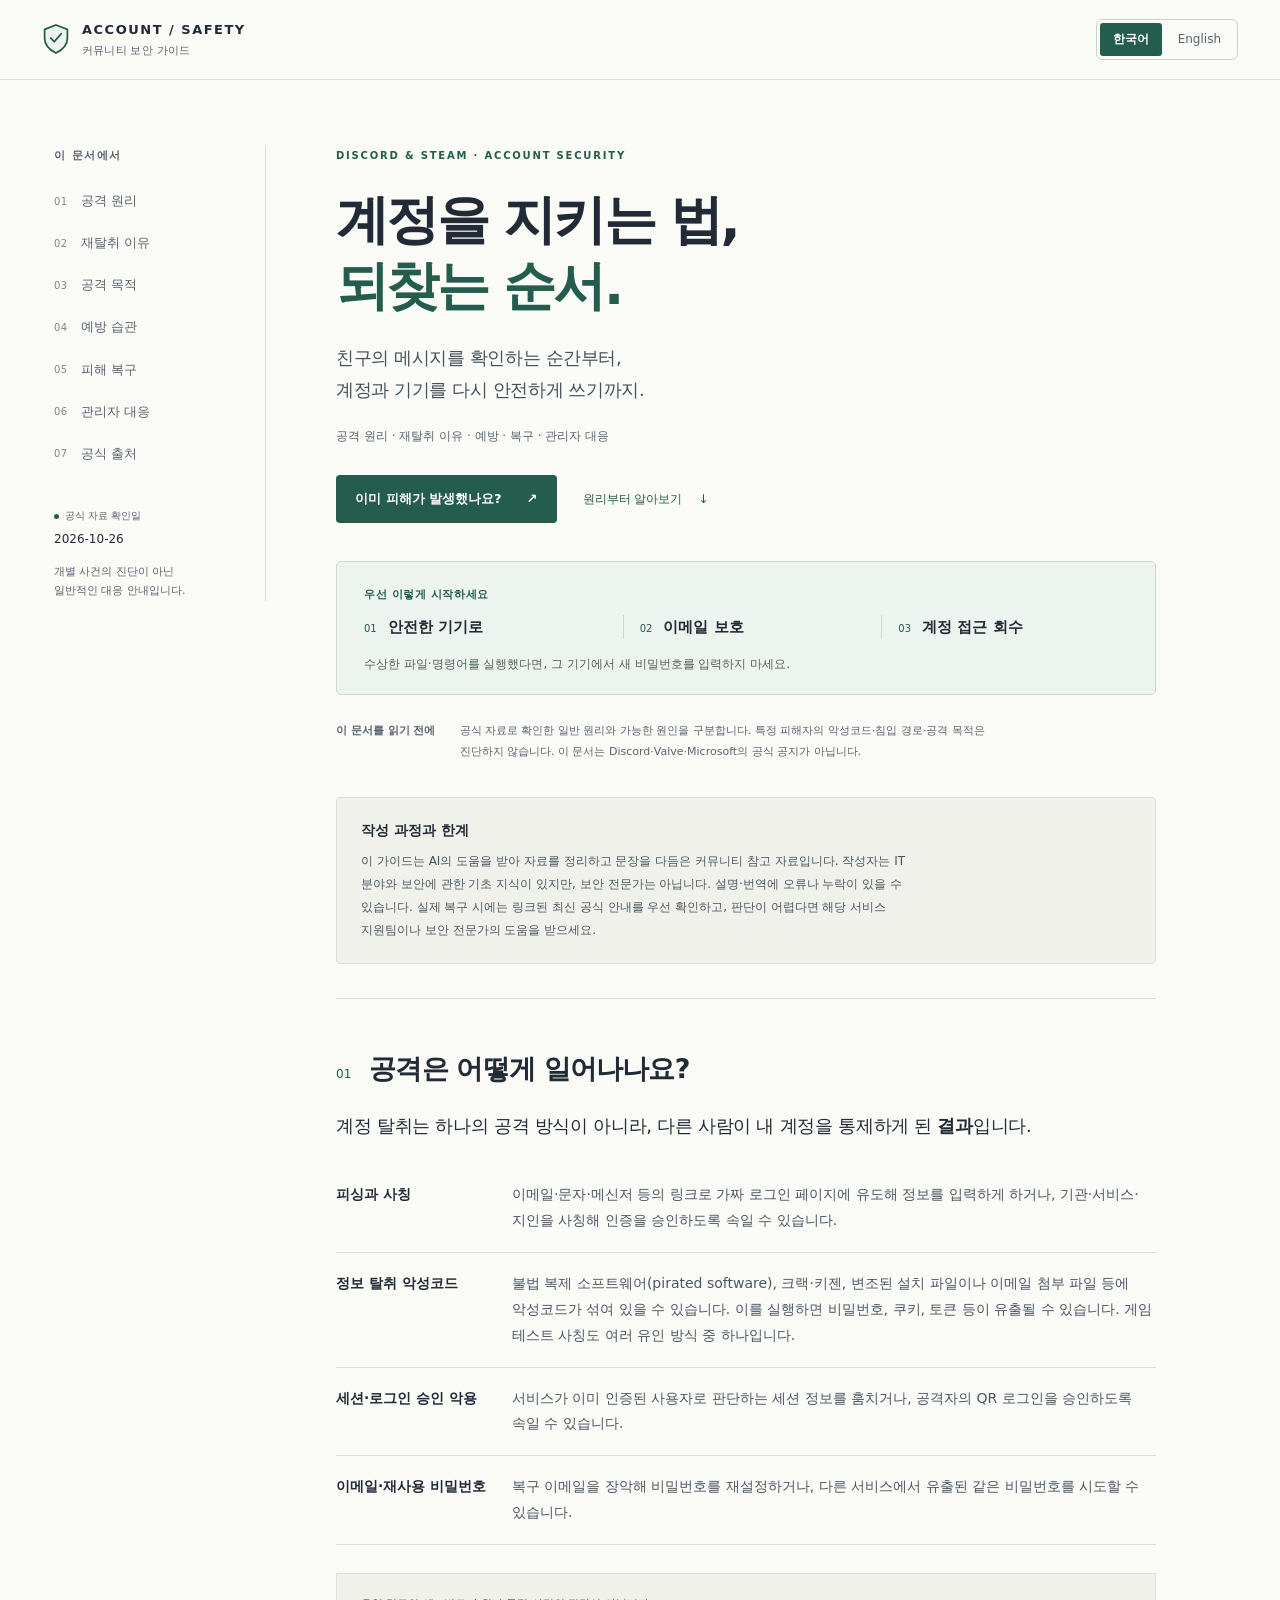
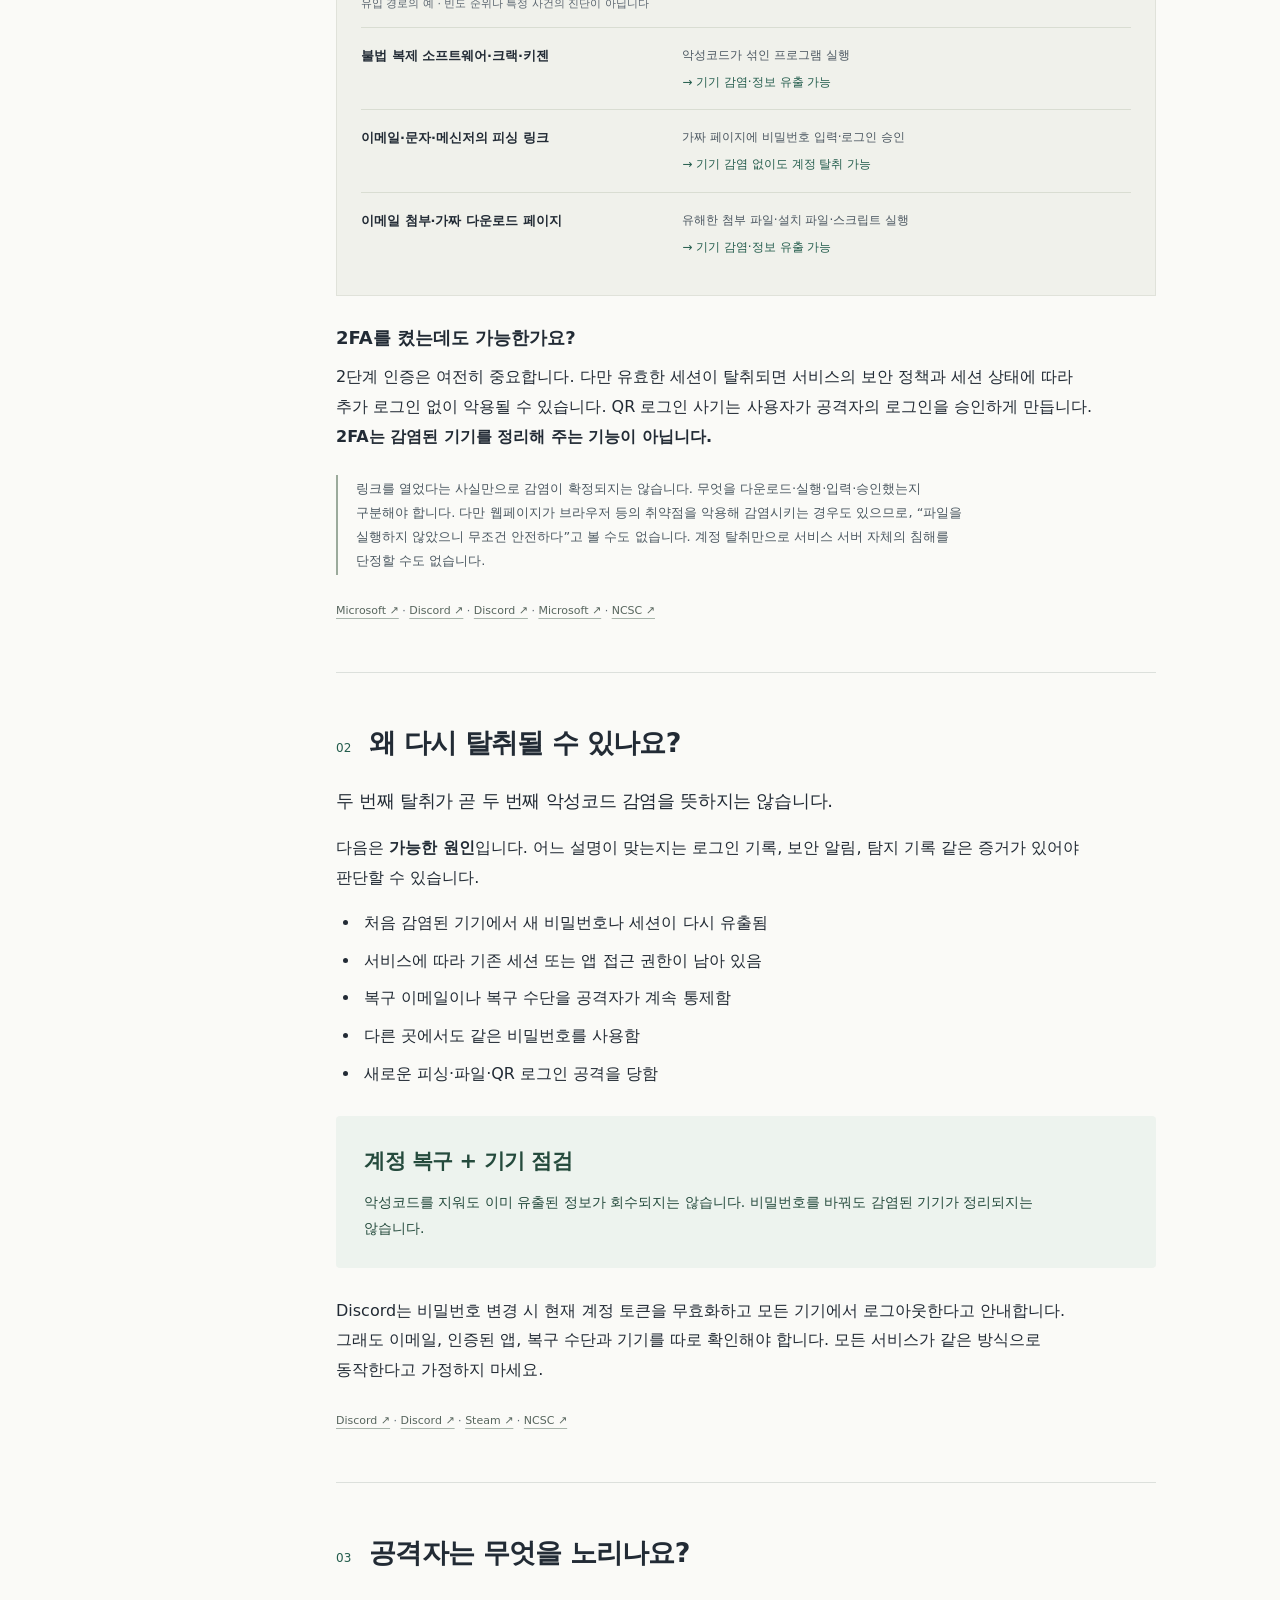
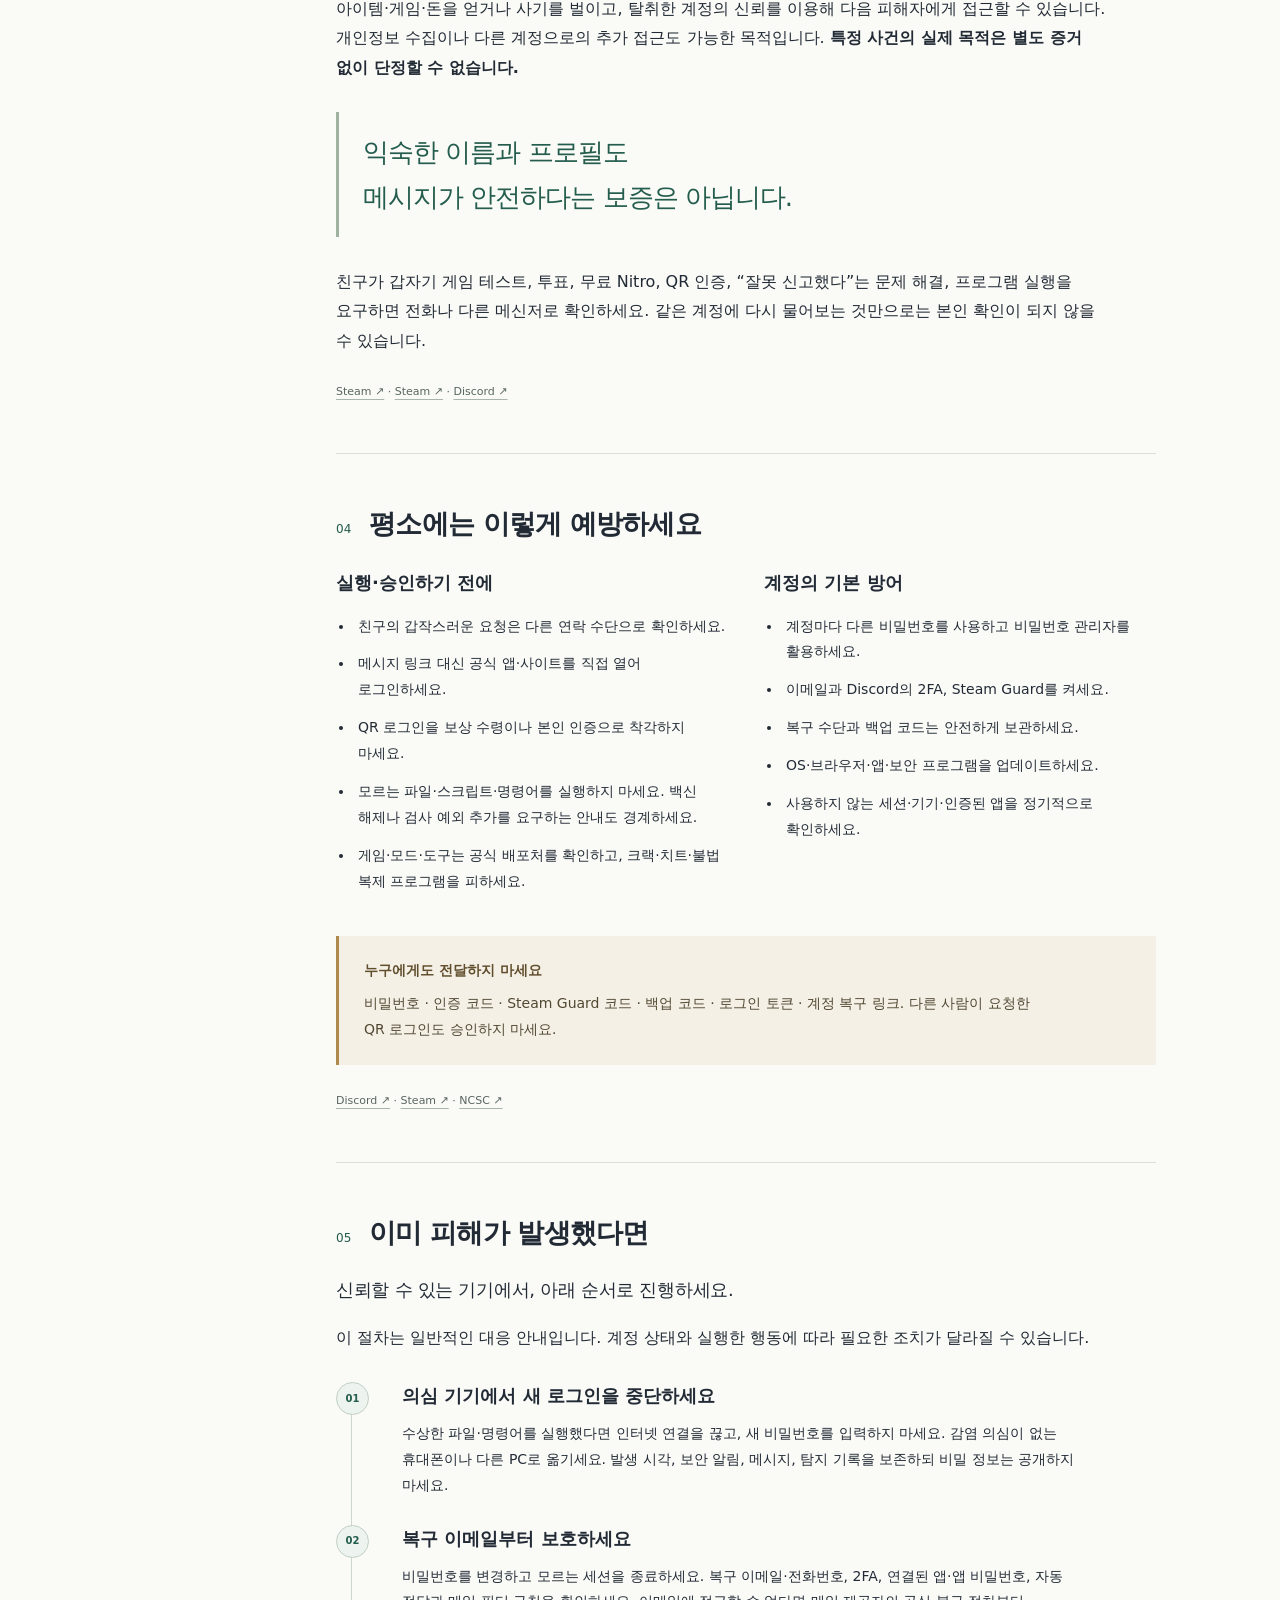
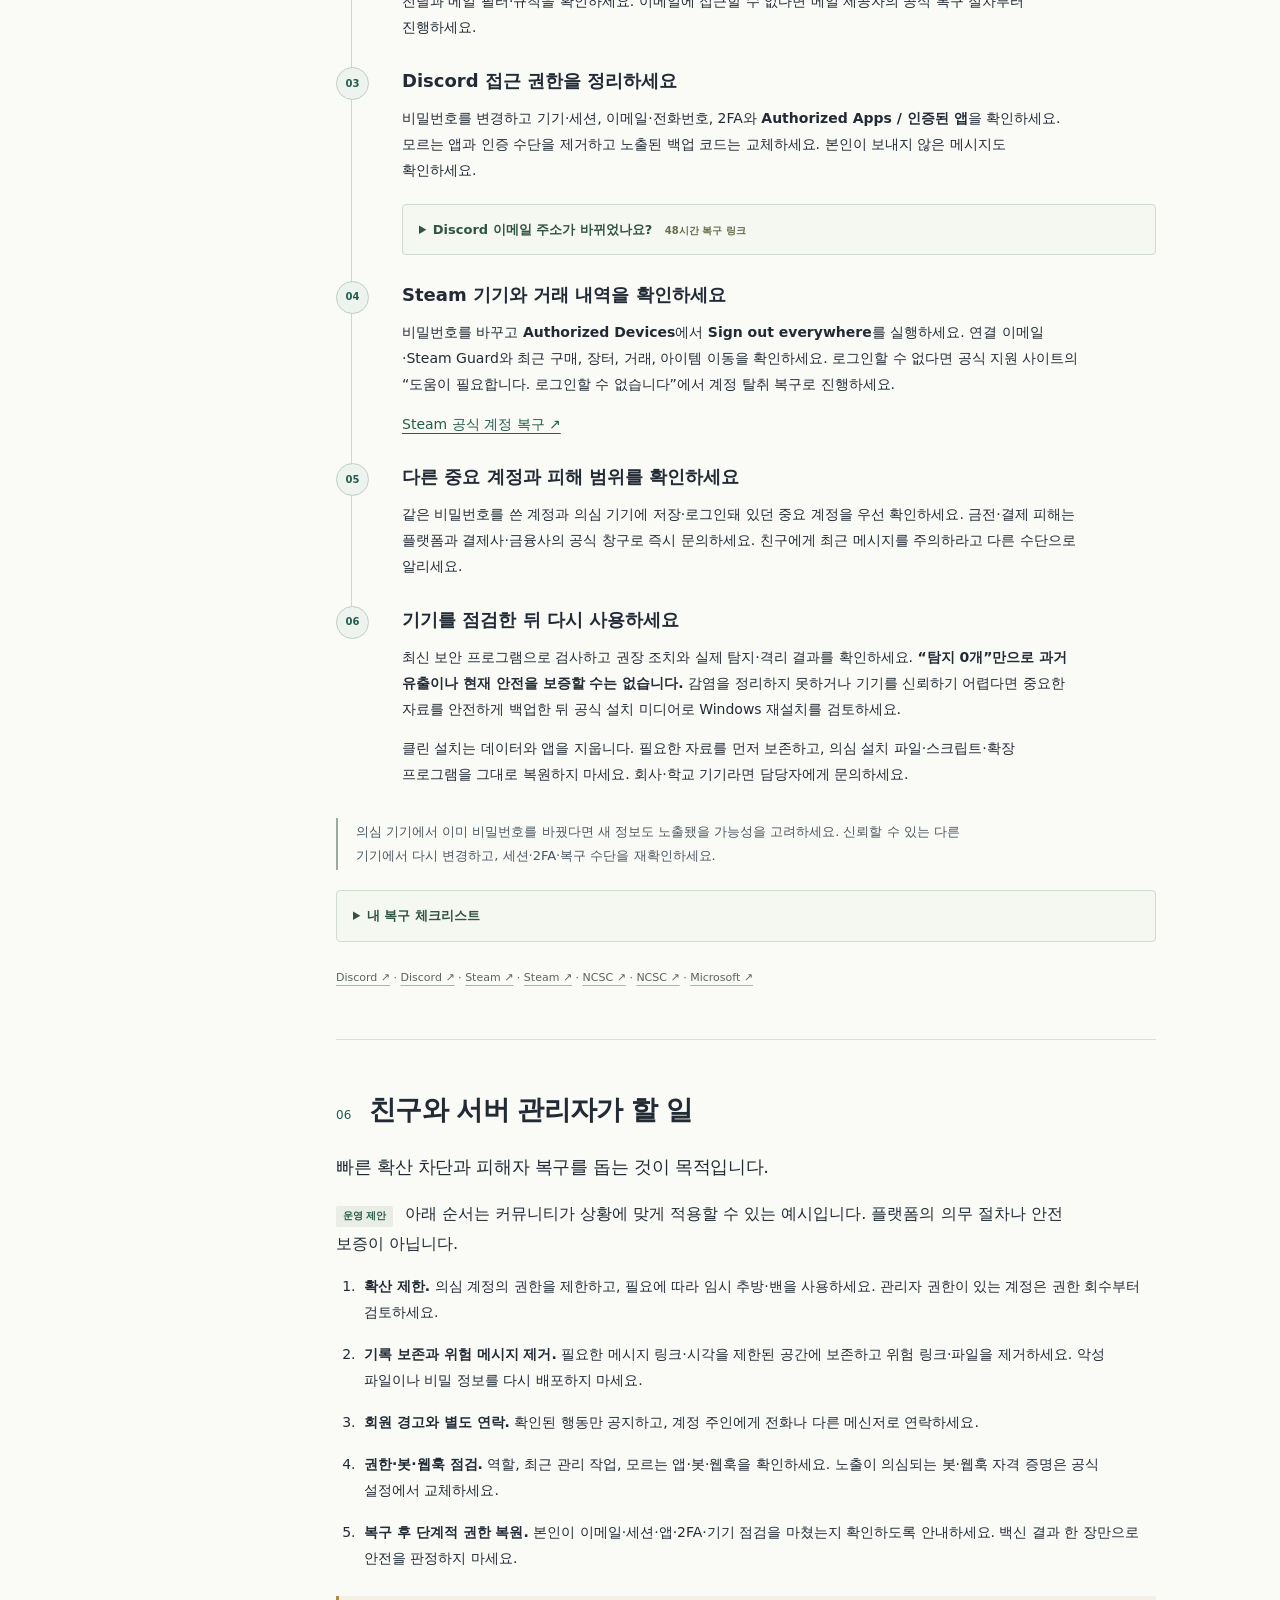
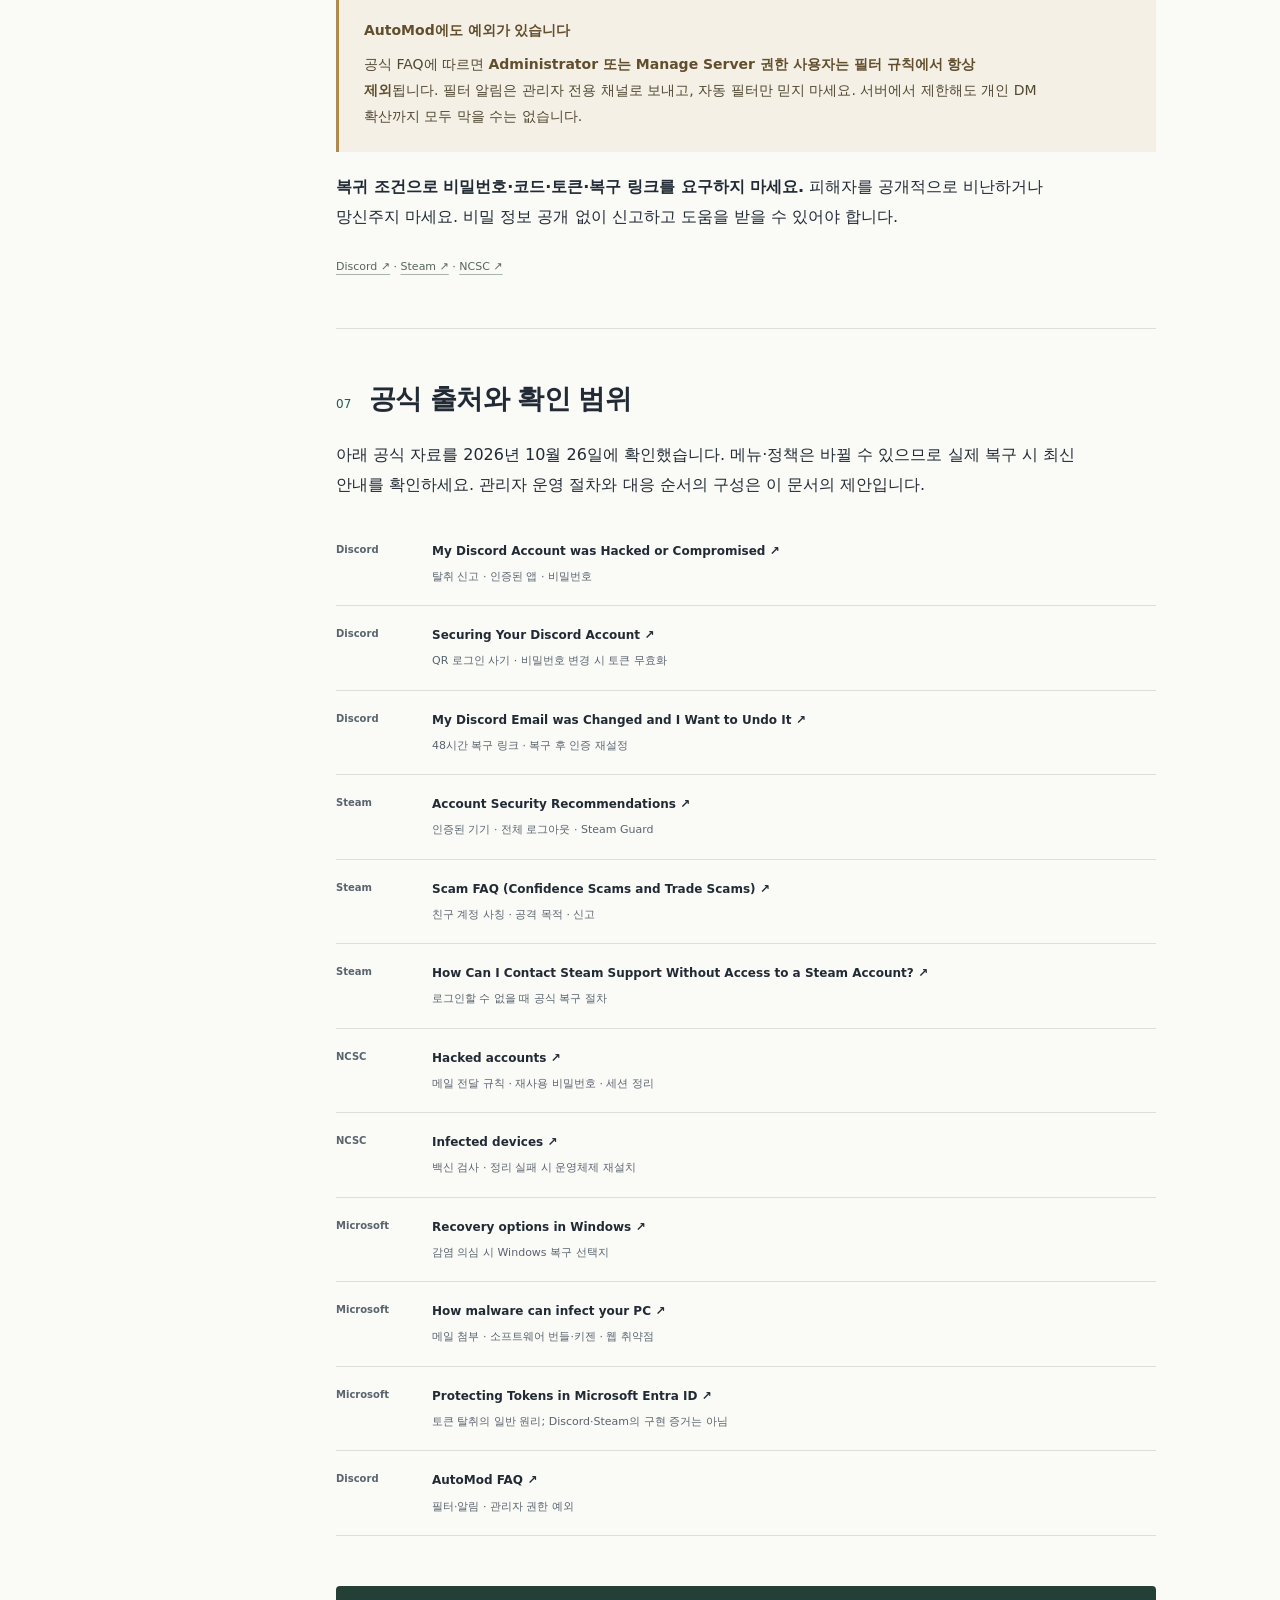
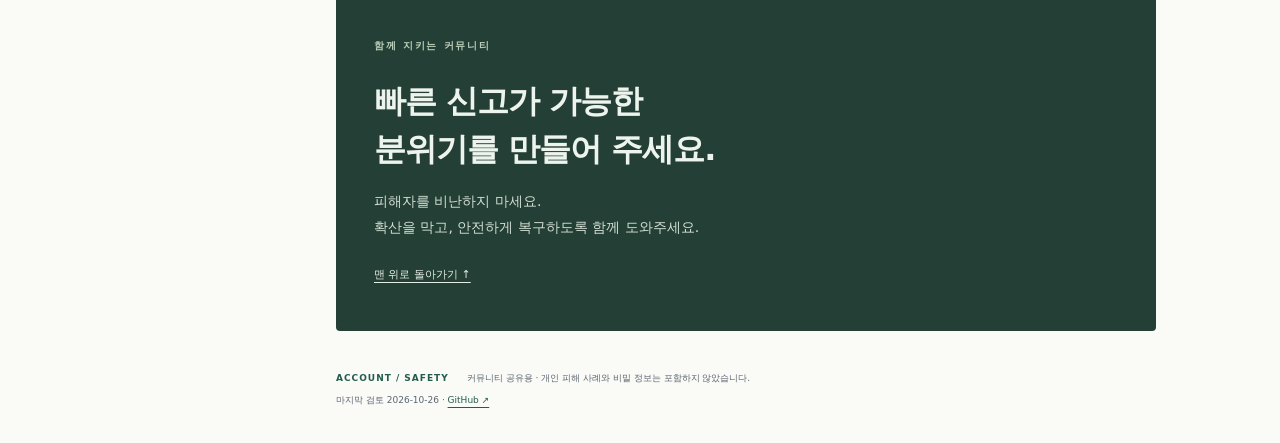
==== commit 543a14e4: "Broaden entry route examples and disclose AI-assisted non-expert authorship" ====
--- a/index.html
+++ b/index.html
@@ -6,19 +6,20 @@
 <main id="content"><div class="hero"><p class="eyebrow">DISCORD & STEAM · ACCOUNT SECURITY</p><h1>계정을 지키는 법,<br><em>되찾는 순서.</em></h1><p class="hero-lead">친구의 메시지를 확인하는 순간부터,<br class="desktop-break"> 계정과 기기를 다시 안전하게 쓰기까지.</p><p class="hero-context">공격 원리 · 재탈취 이유 · 예방 · 복구 · 관리자 대응</p><div class="hero-actions"><a class="button primary" href="#recovery">이미 피해가 발생했나요? <span aria-hidden="true">↗</span></a><a class="text-link" href="#mechanism">원리부터 알아보기 <span aria-hidden="true">↓</span></a></div></div>
 <aside class="start-here" aria-label="긴급 대응의 첫 순서"><div class="start-label">우선 이렇게 시작하세요</div><ol><li><span>01</span>안전한 기기로</li><li><span>02</span>이메일 보호</li><li><span>03</span>계정 접근 회수</li></ol><p>수상한 파일·명령어를 실행했다면, 그 기기에서 새 비밀번호를 입력하지 마세요.</p></aside>
 <div class="scope-note"><strong>이 문서를 읽기 전에</strong><p>공식 자료로 확인한 일반 원리와 가능한 원인을 구분합니다. 특정 피해자의 악성코드·침입 경로·공격 목적은 진단하지 않습니다. 이 문서는 Discord·Valve·Microsoft의 공식 공지가 아닙니다.</p></div>
+<aside class="author-note" aria-labelledby="author-note-title"><h2 id="author-note-title">작성 과정과 한계</h2><p>이 가이드는 AI의 도움을 받아 자료를 정리하고 문장을 다듬은 커뮤니티 참고 자료입니다. 작성자는 IT 분야와 보안에 관한 기초 지식이 있지만, 보안 전문가는 아닙니다. 설명·번역에 오류나 누락이 있을 수 있습니다. 실제 복구 시에는 링크된 최신 공식 안내를 우선 확인하고, 판단이 어렵다면 해당 서비스 지원팀이나 보안 전문가의 도움을 받으세요.</p></aside>
 <section id="mechanism" aria-labelledby="title-mechanism"><div class="section-heading"><span>01</span><h2 id="title-mechanism">공격은 어떻게 일어나나요?</h2></div>
 <p class="section-lead">계정 탈취는 하나의 공격 방식이 아니라, 다른 사람이 내 계정을 통제하게 된 <strong>결과</strong>입니다.</p>
 <dl class="definitions">
-<div><dt>피싱과 사칭</dt><dd>가짜 로그인 페이지에 정보를 입력하게 하거나, 친구·관리자·지원 담당자를 사칭해 로그인이나 인증을 유도합니다.</dd></div>
-<div><dt>정보 탈취 악성코드</dt><dd>게임 테스트·모드·프로그램으로 위장한 파일이나 명령어를 실행하게 해 비밀번호, 쿠키, 토큰 등을 훔칠 수 있습니다.</dd></div>
+<div><dt>피싱과 사칭</dt><dd>이메일·문자·메신저 등의 링크로 가짜 로그인 페이지에 유도해 정보를 입력하게 하거나, 기관·서비스·지인을 사칭해 인증을 승인하도록 속일 수 있습니다.</dd></div>
+<div><dt>정보 탈취 악성코드</dt><dd>불법 복제 소프트웨어(pirated software), 크랙·키젠, 변조된 설치 파일이나 이메일 첨부 파일 등에 악성코드가 섞여 있을 수 있습니다. 이를 실행하면 비밀번호, 쿠키, 토큰 등이 유출될 수 있습니다. 게임 테스트 사칭도 여러 유인 방식 중 하나입니다.</dd></div>
 <div><dt>세션·로그인 승인 악용</dt><dd>서비스가 이미 인증된 사용자로 판단하는 세션 정보를 훔치거나, 공격자의 QR 로그인을 승인하도록 속일 수 있습니다.</dd></div>
 <div><dt>이메일·재사용 비밀번호</dt><dd>복구 이메일을 장악해 비밀번호를 재설정하거나, 다른 서비스에서 유출된 같은 비밀번호를 시도할 수 있습니다.</dd></div>
 </dl>
-<figure class="attack-flow"><figcaption>가능한 공격 흐름의 예 · 특정 사건의 진단이 아닙니다</figcaption><ol><li>“내 게임 테스트해 줘”</li><li>수상한 파일 실행</li><li>로그인 정보 탈취</li><li>친구들에게 같은 메시지 전송</li></ol></figure>
+<figure class="entry-paths"><figcaption>유입 경로의 예 · 빈도 순위나 특정 사건의 진단이 아닙니다</figcaption><dl><div><dt>불법 복제 소프트웨어·크랙·키젠</dt><dd>악성코드가 섞인 프로그램 실행<span>→ 기기 감염·정보 유출 가능</span></dd></div><div><dt>이메일·문자·메신저의 피싱 링크</dt><dd>가짜 페이지에 비밀번호 입력·로그인 승인<span>→ 기기 감염 없이도 계정 탈취 가능</span></dd></div><div><dt>이메일 첨부·가짜 다운로드 페이지</dt><dd>유해한 첨부 파일·설치 파일·스크립트 실행<span>→ 기기 감염·정보 유출 가능</span></dd></div></dl></figure>
 <h3>2FA를 켰는데도 가능한가요?</h3>
 <p>2단계 인증은 여전히 중요합니다. 다만 유효한 세션이 탈취되면 서비스의 보안 정책과 세션 상태에 따라 추가 로그인 없이 악용될 수 있습니다. QR 로그인 사기는 사용자가 공격자의 로그인을 승인하게 만듭니다. <strong>2FA는 감염된 기기를 정리해 주는 기능이 아닙니다.</strong></p>
-<p class="note">링크를 열었다는 사실만으로 감염이 확정되지는 않습니다. 무엇을 다운로드·실행·입력·승인했는지 구분해야 합니다. 계정 탈취만으로 서비스 서버 자체의 침해를 단정할 수도 없습니다.</p>
-<p class="references"><a href="#source-discord">Discord ↗</a> · <a href="#source-discord-security">Discord ↗</a> · <a href="#source-tokens">Microsoft ↗</a> · <a href="#source-ncsc">NCSC ↗</a></p></section><section id="repeat" aria-labelledby="title-repeat"><div class="section-heading"><span>02</span><h2 id="title-repeat">왜 다시 탈취될 수 있나요?</h2></div>
+<p class="note">링크를 열었다는 사실만으로 감염이 확정되지는 않습니다. 무엇을 다운로드·실행·입력·승인했는지 구분해야 합니다. 다만 웹페이지가 브라우저 등의 취약점을 악용해 감염시키는 경우도 있으므로, “파일을 실행하지 않았으니 무조건 안전하다”고 볼 수도 없습니다. 계정 탈취만으로 서비스 서버 자체의 침해를 단정할 수도 없습니다.</p>
+<p class="references"><a href="#source-infection-routes">Microsoft ↗</a> · <a href="#source-discord">Discord ↗</a> · <a href="#source-discord-security">Discord ↗</a> · <a href="#source-tokens">Microsoft ↗</a> · <a href="#source-ncsc">NCSC ↗</a></p></section><section id="repeat" aria-labelledby="title-repeat"><div class="section-heading"><span>02</span><h2 id="title-repeat">왜 다시 탈취될 수 있나요?</h2></div>
 <p class="section-lead">두 번째 탈취가 곧 두 번째 악성코드 감염을 뜻하지는 않습니다.</p>
 <p>다음은 <strong>가능한 원인</strong>입니다. 어느 설명이 맞는지는 로그인 기록, 보안 알림, 탐지 기록 같은 증거가 있어야 판단할 수 있습니다.</p>
 <ul><li>처음 감염된 기기에서 새 비밀번호나 세션이 다시 유출됨</li><li>서비스에 따라 기존 세션 또는 앱 접근 권한이 남아 있음</li><li>복구 이메일이나 복구 수단을 공격자가 계속 통제함</li><li>다른 곳에서도 같은 비밀번호를 사용함</li><li>새로운 피싱·파일·QR 로그인 공격을 당함</li></ul>
@@ -53,7 +54,7 @@
 <aside class="warning"><strong>AutoMod에도 예외가 있습니다</strong><p>공식 FAQ에 따르면 <strong>Administrator 또는 Manage Server 권한 사용자는 필터 규칙에서 항상 제외</strong>됩니다. 필터 알림은 관리자 전용 채널로 보내고, 자동 필터만 믿지 마세요. 서버에서 제한해도 개인 DM 확산까지 모두 막을 수는 없습니다.</p></aside>
 <p><strong>복귀 조건으로 비밀번호·코드·토큰·복구 링크를 요구하지 마세요.</strong> 피해자를 공개적으로 비난하거나 망신주지 마세요. 비밀 정보 공개 없이 신고하고 도움을 받을 수 있어야 합니다.</p>
 <p class="references"><a href="#source-automod">Discord ↗</a> · <a href="#source-steam-scams">Steam ↗</a> · <a href="#source-ncsc">NCSC ↗</a></p></section>
-<section id="sources" aria-labelledby="title-sources"><div class="section-heading"><span>07</span><h2 id="title-sources">공식 출처와 확인 범위</h2></div><p>아래 공식 자료를 2026년 10월 26일에 확인했습니다. 메뉴·정책은 바뀔 수 있으므로 실제 복구 시 최신 안내를 확인하세요. 관리자 운영 절차와 대응 순서의 구성은 이 문서의 제안입니다.</p><ol class="sources"><li id="source-discord"><span class="source-org">Discord</span><a href="https://support.discord.com/hc/en-us/articles/24160905919511-My-Discord-Account-was-Hacked-or-Compromised">My Discord Account was Hacked or Compromised <span aria-hidden="true">↗</span></a><p>탈취 신고 · 인증된 앱 · 비밀번호</p></li><li id="source-discord-security"><span class="source-org">Discord</span><a href="https://discord.com/safety/securing-your-discord-account">Securing Your Discord Account <span aria-hidden="true">↗</span></a><p>QR 로그인 사기 · 비밀번호 변경 시 토큰 무효화</p></li><li id="source-email-recovery"><span class="source-org">Discord</span><a href="https://support.discord.com/hc/en-us/articles/27299669812375-My-Discord-Email-was-Changed-and-I-Want-to-Undo-It">My Discord Email was Changed and I Want to Undo It <span aria-hidden="true">↗</span></a><p>48시간 복구 링크 · 복구 후 인증 재설정</p></li><li id="source-steam"><span class="source-org">Steam</span><a href="https://help.steampowered.com/en/faqs/view/6639-EB3C-EC79-FF60">Account Security Recommendations <span aria-hidden="true">↗</span></a><p>인증된 기기 · 전체 로그아웃 · Steam Guard</p></li><li id="source-steam-scams"><span class="source-org">Steam</span><a href="https://help.steampowered.com/en/faqs/view/70E6-991B-233B-A37B">Scam FAQ (Confidence Scams and Trade Scams) <span aria-hidden="true">↗</span></a><p>친구 계정 사칭 · 공격 목적 · 신고</p></li><li id="source-steam-recovery"><span class="source-org">Steam</span><a href="https://help.steampowered.com/en/faqs/view/2E21-77C0-CED3-6CEB">How Can I Contact Steam Support Without Access to a Steam Account? <span aria-hidden="true">↗</span></a><p>로그인할 수 없을 때 공식 복구 절차</p></li><li id="source-ncsc"><span class="source-org">NCSC</span><a href="https://www.ncsc.gov.uk/section/respond-recover/hacked-accounts">Hacked accounts <span aria-hidden="true">↗</span></a><p>메일 전달 규칙 · 재사용 비밀번호 · 세션 정리</p></li><li id="source-device"><span class="source-org">NCSC</span><a href="https://www.ncsc.gov.uk/section/respond-recover/citizen-infected-devices">Infected devices <span aria-hidden="true">↗</span></a><p>백신 검사 · 정리 실패 시 운영체제 재설치</p></li><li id="source-windows"><span class="source-org">Microsoft</span><a href="https://support.microsoft.com/en-US/windows/bd88ffdf-1e8e-34a0-d76f-39a71fb4ed4d">Recovery options in Windows <span aria-hidden="true">↗</span></a><p>감염 의심 시 Windows 복구 선택지</p></li><li id="source-tokens"><span class="source-org">Microsoft</span><a href="https://learn.microsoft.com/en-us/entra/identity/devices/protecting-tokens-microsoft-entra-id">Protecting Tokens in Microsoft Entra ID <span aria-hidden="true">↗</span></a><p>토큰 탈취의 일반 원리; Discord·Steam의 구현 증거는 아님</p></li><li id="source-automod"><span class="source-org">Discord</span><a href="https://support.discord.com/hc/en-us/articles/4421269296535-AutoMod-FAQ">AutoMod FAQ <span aria-hidden="true">↗</span></a><p>필터·알림 · 관리자 권한 예외</p></li></ol></section>
+<section id="sources" aria-labelledby="title-sources"><div class="section-heading"><span>07</span><h2 id="title-sources">공식 출처와 확인 범위</h2></div><p>아래 공식 자료를 2026년 10월 26일에 확인했습니다. 메뉴·정책은 바뀔 수 있으므로 실제 복구 시 최신 안내를 확인하세요. 관리자 운영 절차와 대응 순서의 구성은 이 문서의 제안입니다.</p><ol class="sources"><li id="source-discord"><span class="source-org">Discord</span><a href="https://support.discord.com/hc/en-us/articles/24160905919511-My-Discord-Account-was-Hacked-or-Compromised">My Discord Account was Hacked or Compromised <span aria-hidden="true">↗</span></a><p>탈취 신고 · 인증된 앱 · 비밀번호</p></li><li id="source-discord-security"><span class="source-org">Discord</span><a href="https://discord.com/safety/securing-your-discord-account">Securing Your Discord Account <span aria-hidden="true">↗</span></a><p>QR 로그인 사기 · 비밀번호 변경 시 토큰 무효화</p></li><li id="source-email-recovery"><span class="source-org">Discord</span><a href="https://support.discord.com/hc/en-us/articles/27299669812375-My-Discord-Email-was-Changed-and-I-Want-to-Undo-It">My Discord Email was Changed and I Want to Undo It <span aria-hidden="true">↗</span></a><p>48시간 복구 링크 · 복구 후 인증 재설정</p></li><li id="source-steam"><span class="source-org">Steam</span><a href="https://help.steampowered.com/en/faqs/view/6639-EB3C-EC79-FF60">Account Security Recommendations <span aria-hidden="true">↗</span></a><p>인증된 기기 · 전체 로그아웃 · Steam Guard</p></li><li id="source-steam-scams"><span class="source-org">Steam</span><a href="https://help.steampowered.com/en/faqs/view/70E6-991B-233B-A37B">Scam FAQ (Confidence Scams and Trade Scams) <span aria-hidden="true">↗</span></a><p>친구 계정 사칭 · 공격 목적 · 신고</p></li><li id="source-steam-recovery"><span class="source-org">Steam</span><a href="https://help.steampowered.com/en/faqs/view/2E21-77C0-CED3-6CEB">How Can I Contact Steam Support Without Access to a Steam Account? <span aria-hidden="true">↗</span></a><p>로그인할 수 없을 때 공식 복구 절차</p></li><li id="source-ncsc"><span class="source-org">NCSC</span><a href="https://www.ncsc.gov.uk/section/respond-recover/hacked-accounts">Hacked accounts <span aria-hidden="true">↗</span></a><p>메일 전달 규칙 · 재사용 비밀번호 · 세션 정리</p></li><li id="source-device"><span class="source-org">NCSC</span><a href="https://www.ncsc.gov.uk/section/respond-recover/citizen-infected-devices">Infected devices <span aria-hidden="true">↗</span></a><p>백신 검사 · 정리 실패 시 운영체제 재설치</p></li><li id="source-windows"><span class="source-org">Microsoft</span><a href="https://support.microsoft.com/en-US/windows/bd88ffdf-1e8e-34a0-d76f-39a71fb4ed4d">Recovery options in Windows <span aria-hidden="true">↗</span></a><p>감염 의심 시 Windows 복구 선택지</p></li><li id="source-infection-routes"><span class="source-org">Microsoft</span><a href="https://support.microsoft.com/en-gb/windows/security/how-malware-can-infect-your-pc">How malware can infect your PC <span aria-hidden="true">↗</span></a><p>메일 첨부 · 소프트웨어 번들·키젠 · 웹 취약점</p></li><li id="source-tokens"><span class="source-org">Microsoft</span><a href="https://learn.microsoft.com/en-us/entra/identity/devices/protecting-tokens-microsoft-entra-id">Protecting Tokens in Microsoft Entra ID <span aria-hidden="true">↗</span></a><p>토큰 탈취의 일반 원리; Discord·Steam의 구현 증거는 아님</p></li><li id="source-automod"><span class="source-org">Discord</span><a href="https://support.discord.com/hc/en-us/articles/4421269296535-AutoMod-FAQ">AutoMod FAQ <span aria-hidden="true">↗</span></a><p>필터·알림 · 관리자 권한 예외</p></li></ol></section>
 <aside class="closing"><span class="eyebrow">함께 지키는 커뮤니티</span><h2>빠른 신고가 가능한<br>분위기를 만들어 주세요.</h2><p>피해자를 비난하지 마세요.<br>확산을 막고, 안전하게 복구하도록 함께 도와주세요.</p><a href="#top">맨 위로 돌아가기 ↑</a></aside>
 <footer><span>ACCOUNT / SAFETY</span><p>커뮤니티 공유용 · 개인 피해 사례와 비밀 정보는 포함하지 않았습니다.</p><p>마지막 검토 2026-10-26 · <a href="https://github.com/henry9904/discord-steam-security-guide">GitHub ↗</a></p></footer>
 </main></div></body></html>
--- a/assets/style.css
+++ b/assets/style.css
@@ -3,6 +3,9 @@
 *{box-sizing:border-box}html{scroll-behavior:smooth;scroll-padding-top:110px}body{margin:0;background:var(--paper);color:var(--ink);font-family:var(--sans);font-size:16px;line-height:1.85;word-break:keep-all;overflow-wrap:anywhere}a{color:var(--green);text-underline-offset:4px}a:hover{text-decoration-thickness:2px}button,input,summary,a{-webkit-tap-highlight-color:transparent}a:focus-visible,summary:focus-visible,input:focus-visible{outline:3px solid #a65a26;outline-offset:5px;border-radius:2px}::selection{background:#d5e9db}img{max-width:100%}h1,h2,h3,p,figure,blockquote{margin:0}p+p{margin-top:14px}strong{font-weight:680}ul,ol{margin:16px 0;padding-left:24px}li{padding-left:4px}li+li{margin-top:8px}code{font-size:.86em;background:#e9eee9;padding:2px 5px;border-radius:3px;word-break:break-all}section{padding:50px 0;border-top:1px solid var(--line)}h2{font-size:27px;line-height:1.45;letter-spacing:-.8px;font-weight:700}h3{font-size:18px;line-height:1.6;margin:28px 0 10px}p{max-width:76ch}.skip-link{position:fixed;top:-100px;left:16px;z-index:10;background:var(--ink);color:white;padding:12px 20px}.skip-link:focus{top:8px}
 .topbar{position:sticky;top:0;background:rgba(250,250,247,.97);border-bottom:1px solid var(--line);z-index:5}.topbar-inner{max-width:1280px;margin:auto;padding:19px 42px;display:flex;align-items:center;justify-content:space-between;gap:16px}.brand{display:flex;align-items:center;gap:12px;text-decoration:none;color:var(--ink);font-size:13px;font-weight:750;letter-spacing:1.5px;line-height:1.4}.brand-sub{display:block;font-size:11px;font-weight:450;letter-spacing:.2px;color:var(--muted);margin-top:4px}.language{display:flex;gap:3px;padding:3px;border:1px solid #cbd2cc;border-radius:6px}.language a{font-size:12px;line-height:1.4;color:var(--muted);text-decoration:none;padding:8px 13px;border-radius:3px}.language a[aria-current]{color:var(--white);background:var(--green);font-weight:650}.page-layout{max-width:1280px;margin:auto;padding:0 42px;display:grid;grid-template-columns:224px minmax(0,1fr);gap:70px}.sidebar{position:sticky;top:126px;align-self:start;padding:0 24px 0 0;margin-top:66px;border-right:1px solid var(--line)}.nav-title{font-size:11px;font-weight:700;letter-spacing:1.5px;color:var(--muted);padding:0 12px 16px}.sidebar nav{display:flex;flex-direction:column;gap:4px}.sidebar nav a{display:flex;gap:13px;padding:8px 12px;color:var(--muted);font-size:13px;text-decoration:none;border-radius:3px;line-height:1.7}.sidebar nav a span{font-size:10px;letter-spacing:.5px;color:#7e8983;align-self:center}.sidebar nav a:hover,.sidebar nav a[aria-current]{color:var(--green);background:#eaf0e9}.sidebar nav a[aria-current]{font-weight:650}.sidebar-note{font-size:10px;color:var(--muted);margin:34px 12px 0;line-height:1.7}.status-dot{display:inline-block;width:5px;height:5px;background:var(--green);border-radius:50%;margin-right:6px}.sidebar-note time{display:block;color:var(--ink);font-size:12px;font-variant-numeric:tabular-nums;margin:5px 0 14px}.sidebar-note p{font-size:11px}main{min-width:0;max-width:820px}.hero{padding:67px 0 38px}.eyebrow{color:var(--green);font-size:10px;font-weight:750;letter-spacing:1.8px;line-height:1.7}.hero h1{font-size:clamp(36px,4.15vw,57px);line-height:1.25;font-weight:720;letter-spacing:-2.6px;margin:23px 0 22px}.hero h1 em{font-style:normal;color:var(--green)}.hero-lead{font-size:18px;line-height:1.8;letter-spacing:-.4px;color:#45515b}.hero-context{font-size:12px;color:var(--muted);margin-top:19px}.hero-actions{display:flex;align-items:center;flex-wrap:wrap;gap:26px;margin-top:27px}.button{display:inline-flex;align-items:center;justify-content:space-between;gap:25px;text-decoration:none;border-radius:4px;padding:12px 19px;font-size:13px;font-weight:600}.primary{background:var(--green);color:white}.primary:hover{background:#1c4a3d}.text-link{font-size:12px;text-decoration:none}.text-link span{margin-left:12px}.start-here{padding:23px 27px 19px;border:1px solid #cedace;background:var(--green-light);border-radius:5px}.start-label{font-size:11px;color:var(--green);font-weight:700;letter-spacing:.6px}.start-here ol{padding:0;margin:10px 0;list-style:none;display:grid;grid-template-columns:repeat(3,1fr);gap:12px}.start-here li{padding:0;margin:0;font-size:15px;font-weight:650;line-height:1.6;display:flex;align-items:baseline;gap:11px}.start-here li+li{border-left:1px solid #cbd9cd;padding-left:16px}.start-here li span{font-size:10px;font-weight:500;color:var(--green)}.start-here p{font-size:12px;color:#4b6456;margin-top:14px}.scope-note{display:flex;gap:24px;padding:26px 0 34px;font-size:11px;line-height:1.9;color:var(--muted)}.scope-note strong{flex:0 0 auto;font-size:11px}.section-heading{display:flex;gap:18px;align-items:baseline;margin-bottom:22px}.section-heading>span{color:var(--green);font-size:12px;font-variant-numeric:tabular-nums}.section-lead{font-size:18px;line-height:1.8;letter-spacing:-.3px;margin-bottom:16px}.definitions{margin:22px 0 28px}.definitions>div{display:grid;grid-template-columns:154px 1fr;border-bottom:1px solid var(--line);padding:18px 0;gap:22px}.definitions dt{font-size:14px;font-weight:650}.definitions dd{margin:0;font-size:14px;color:#4b5761}.attack-flow{margin:30px 0;background:#f0f1eb;border:1px solid #e0e2da;padding:20px 24px}.attack-flow figcaption{font-size:11px;color:var(--muted)}.attack-flow ol{display:flex;gap:16px;list-style:none;margin:14px 0 0;padding:0}.attack-flow li{position:relative;font-size:12px;flex:1;padding:0 13px 0 0;line-height:1.7;margin:0}.attack-flow li:not(:last-child):after{content:'→';position:absolute;right:0;color:#67766c}.note{font-size:13px;border-left:2px solid #9baa9c;padding:2px 0 2px 18px;margin-top:24px;color:#4b5861}.references{font-size:11px;color:var(--muted);margin-top:25px;line-height:2}.references a{color:#58665e;text-decoration-color:#a8b5ab}.principle{padding:26px 28px;background:var(--green-light);margin:28px 0;color:#254b3d;border-radius:4px}.principle strong{font-size:21px;letter-spacing:-.5px}.principle p{font-size:14px;margin-top:9px}blockquote{margin:30px 0;padding:18px 0 18px 24px;border-left:3px solid #9eb29f;font-size:26px;line-height:1.7;color:var(--green);letter-spacing:-1px}.two-column{display:grid;grid-template-columns:1fr 1fr;gap:36px}.two-column h3{margin-top:4px}.two-column ul{font-size:14px;padding-left:18px}.two-column li+li{margin-top:12px}.warning{margin:25px 0 20px;padding:22px 25px;border-left:3px solid #ae8a4e;background:#f4f0e6;font-size:14px;color:#514832}.warning strong{color:#614e2d}.warning p{margin-top:8px}.recovery-steps{counter-reset:step;list-style:none;padding:0;margin:30px 0}.recovery-steps>li{position:relative;counter-increment:step;padding:0 0 26px 50px;margin:0;border-left:1px solid #ccd7cd;margin-left:15px}.recovery-steps>li:last-child{border-left-color:transparent;padding-bottom:0}.recovery-steps>li:before{content:counter(step,decimal-leading-zero);position:absolute;left:-16px;top:0;width:31px;height:31px;background:var(--green-light);border:1px solid #bfcfc1;border-radius:50%;display:grid;place-items:center;font-size:10px;font-weight:700;color:var(--green)}.recovery-steps h3{margin:0 0 10px;font-size:18px}.recovery-steps p{font-size:14px}.recovery-detail,.checklist{border:1px solid #d1dacf;border-radius:4px;margin-top:20px;background:#f5f7f1}.recovery-detail summary,.checklist summary{padding:13px 16px;font-size:13px;cursor:pointer;font-weight:650;line-height:1.8;color:#315343}.recovery-detail summary span{font-size:10px;display:inline-block;margin-left:8px;color:#666d4b}.recovery-detail>div,.checklist>div{padding:4px 18px 19px}.recovery-detail p{font-size:13px}.small{font-size:11px;color:var(--muted);margin-bottom:15px}.checklist label{display:flex;align-items:baseline;gap:10px;font-size:14px;padding:9px 0;cursor:pointer;border-top:1px solid #e0e6dc}.checklist input{accent-color:var(--green);flex:0 0 auto;width:16px;height:16px;align-self:flex-start;margin:5px 0 0}.tag{font-size:10px;font-weight:650;display:inline-block;background:#e9ede5;color:var(--green);padding:1px 7px;margin-right:6px;border-radius:2px}.plain-steps li{font-size:14px;margin-top:16px}.sources{list-style:none;margin:22px 0 0;padding:0}.sources>li{position:relative;scroll-margin-top:115px;padding:18px 0 18px 96px;border-bottom:1px solid var(--line);margin:0;font-size:12px}.source-org{position:absolute;left:0;top:19px;font-size:10px;font-weight:650;color:var(--muted)}.sources a{color:var(--ink);text-decoration:none;font-weight:600;line-height:1.7}.sources a:hover{text-decoration:underline}.sources p{font-size:11px;color:var(--muted);margin-top:5px}.closing{padding:43px 38px;margin:0 0 40px;background:#243f35;color:#edf4ee;border-radius:4px}.closing .eyebrow{color:#b9cdb9}.closing h2{font-size:32px;letter-spacing:-1px;line-height:1.5;margin:19px 0 16px}.closing p{font-size:14px;color:#d2dfd4}.closing a{display:inline-block;color:#e4eee6;font-size:11px;margin-top:24px}footer{display:flex;flex-wrap:wrap;gap:7px 18px;font-size:9px;color:var(--muted);padding-bottom:35px;line-height:1.7}footer>span{font-weight:750;letter-spacing:1px;color:var(--green)}footer p:last-child{width:100%;margin:0}
 html[lang=en] body{word-break:normal}html[lang=en] .hero h1{font-size:clamp(34px,3.8vw,50px);letter-spacing:-1.8px}html[lang=en] .start-here li{font-size:13px}
+.author-note{margin:0 0 34px;padding:21px 24px;background:#f0f1eb;border:1px solid #dce0d5;border-radius:4px}.author-note h2{font-size:14px;letter-spacing:0;line-height:1.6;margin-bottom:9px}.author-note p{font-size:12px;line-height:1.9;color:#4b5861}.entry-paths{margin:28px 0;padding:20px 24px;background:#f0f1eb;border:1px solid #e0e2da}.entry-paths figcaption{font-size:11px;color:var(--muted);line-height:1.8}.entry-paths dl{margin:13px 0 0}.entry-paths dl>div{display:grid;grid-template-columns:minmax(135px,.8fr) minmax(0,1.2fr);gap:22px;padding:16px 0;border-top:1px solid #d9ddd2}.entry-paths dt{font-size:13px;font-weight:650;line-height:1.8}.entry-paths dd{margin:0;font-size:12px;line-height:1.9;color:#4b5761}.entry-paths dd span{display:block;color:var(--green);margin-top:4px}.entry-paths+ h3{margin-top:28px}
+@media(max-width:760px){.author-note{padding:18px 19px;margin-bottom:28px}.author-note h2{font-size:13px}.author-note p{font-size:11px}.entry-paths{padding:18px}.entry-paths figcaption{font-size:10px}.entry-paths dl>div{display:block;padding:14px 0}.entry-paths dt{font-size:12px;margin-bottom:6px}.entry-paths dd{font-size:12px}}
+@media print{.entry-paths,.author-note{break-inside:avoid}}
 @media(min-width:1500px){.page-layout{gap:90px}}
 @media(max-width:1000px){.page-layout{grid-template-columns:174px minmax(0,1fr);gap:36px;padding:0 30px}.topbar-inner{padding:16px 30px}.sidebar{padding-right:12px}.sidebar nav a{font-size:12px;gap:10px;padding:8px}.hero h1{letter-spacing:-1.7px}.definitions>div{grid-template-columns:125px 1fr;gap:18px}.start-here{padding:20px}.start-here li{font-size:13px;gap:6px}.start-here li+li{padding-left:9px}.scope-note{display:block}.scope-note p{margin-top:8px}.two-column{gap:24px}}
 @media(max-width:760px){html{scroll-padding-top:95px}.page-layout{display:block;padding:0 23px}.topbar-inner{padding:14px 22px}.brand{font-size:10px;gap:9px;letter-spacing:1px}.brand img{width:24px;height:28px}.brand-sub{font-size:9px}.language a{padding:7px 10px;font-size:11px}.sidebar{position:static;display:block;border:0;margin:0;padding:16px 0 14px;border-bottom:1px solid var(--line)}.nav-title,.sidebar-note{display:none}.sidebar nav{display:flex;flex-direction:row;overflow-x:auto;gap:18px;padding-bottom:5px}.sidebar nav a{padding:3px 0;white-space:nowrap;font-size:11px;line-height:2;gap:5px}.sidebar nav a span{font-size:9px}.sidebar nav a[aria-current]{background:transparent}.hero{padding:38px 0 29px}.eyebrow{font-size:9px;letter-spacing:1.3px}.hero h1{font-size:42px;letter-spacing:-2px;margin:21px 0}.hero-lead{font-size:15px;line-height:1.9}.hero-context{font-size:10px;margin-top:14px}.hero-actions{gap:22px;margin-top:23px}.button{font-size:12px;padding:11px 15px;gap:16px}.text-link{font-size:11px}.start-here{padding:19px 17px}.start-label{font-size:10px}.start-here ol{gap:8px}.start-here li{display:block;font-size:12px}.start-here li span{display:block;font-size:9px;margin-bottom:3px}.start-here li+li{padding-left:13px}.start-here p{font-size:11px;line-height:1.9}.scope-note{padding:23px 0 28px}body{font-size:15px}section{padding:35px 0}.section-heading{gap:12px;margin-bottom:20px}h2{font-size:23px;letter-spacing:-.7px}.section-lead{font-size:17px}.definitions>div{display:block;padding:16px 0}.definitions dt{margin-bottom:6px}.definitions dd{font-size:13px}.attack-flow{padding:17px}.attack-flow figcaption{font-size:10px}.attack-flow ol{display:grid;grid-template-columns:1fr 1fr;gap:16px}.attack-flow li{font-size:11px}.attack-flow li:nth-child(2):after{content:'↓'}.attack-flow li:nth-child(3):after{content:'→'}.attack-flow li:last-child:after{content:none}.principle{padding:23px 20px}.principle strong{font-size:19px}blockquote{font-size:24px;letter-spacing:-.8px;padding-left:20px}.two-column{display:block}.two-column>div+div{margin-top:25px}.warning{padding:19px 20px;font-size:13px}.recovery-steps>li{padding-left:31px}.recovery-steps h3{font-size:16px}.recovery-steps p{font-size:13px}.recovery-detail summary{font-size:12px;padding:12px}.recovery-detail summary span{margin-left:0}.sources>li{padding:17px 0}.source-org{position:static;display:block;font-size:10px;margin-bottom:4px}.sources a{font-size:12px}.closing{padding:29px 24px;margin-bottom:27px}.closing h2{font-size:28px}.closing p{font-size:13px}html[lang=en] .hero h1{font-size:37px;letter-spacing:-1.6px}html[lang=en] .start-here li{font-size:11px}}
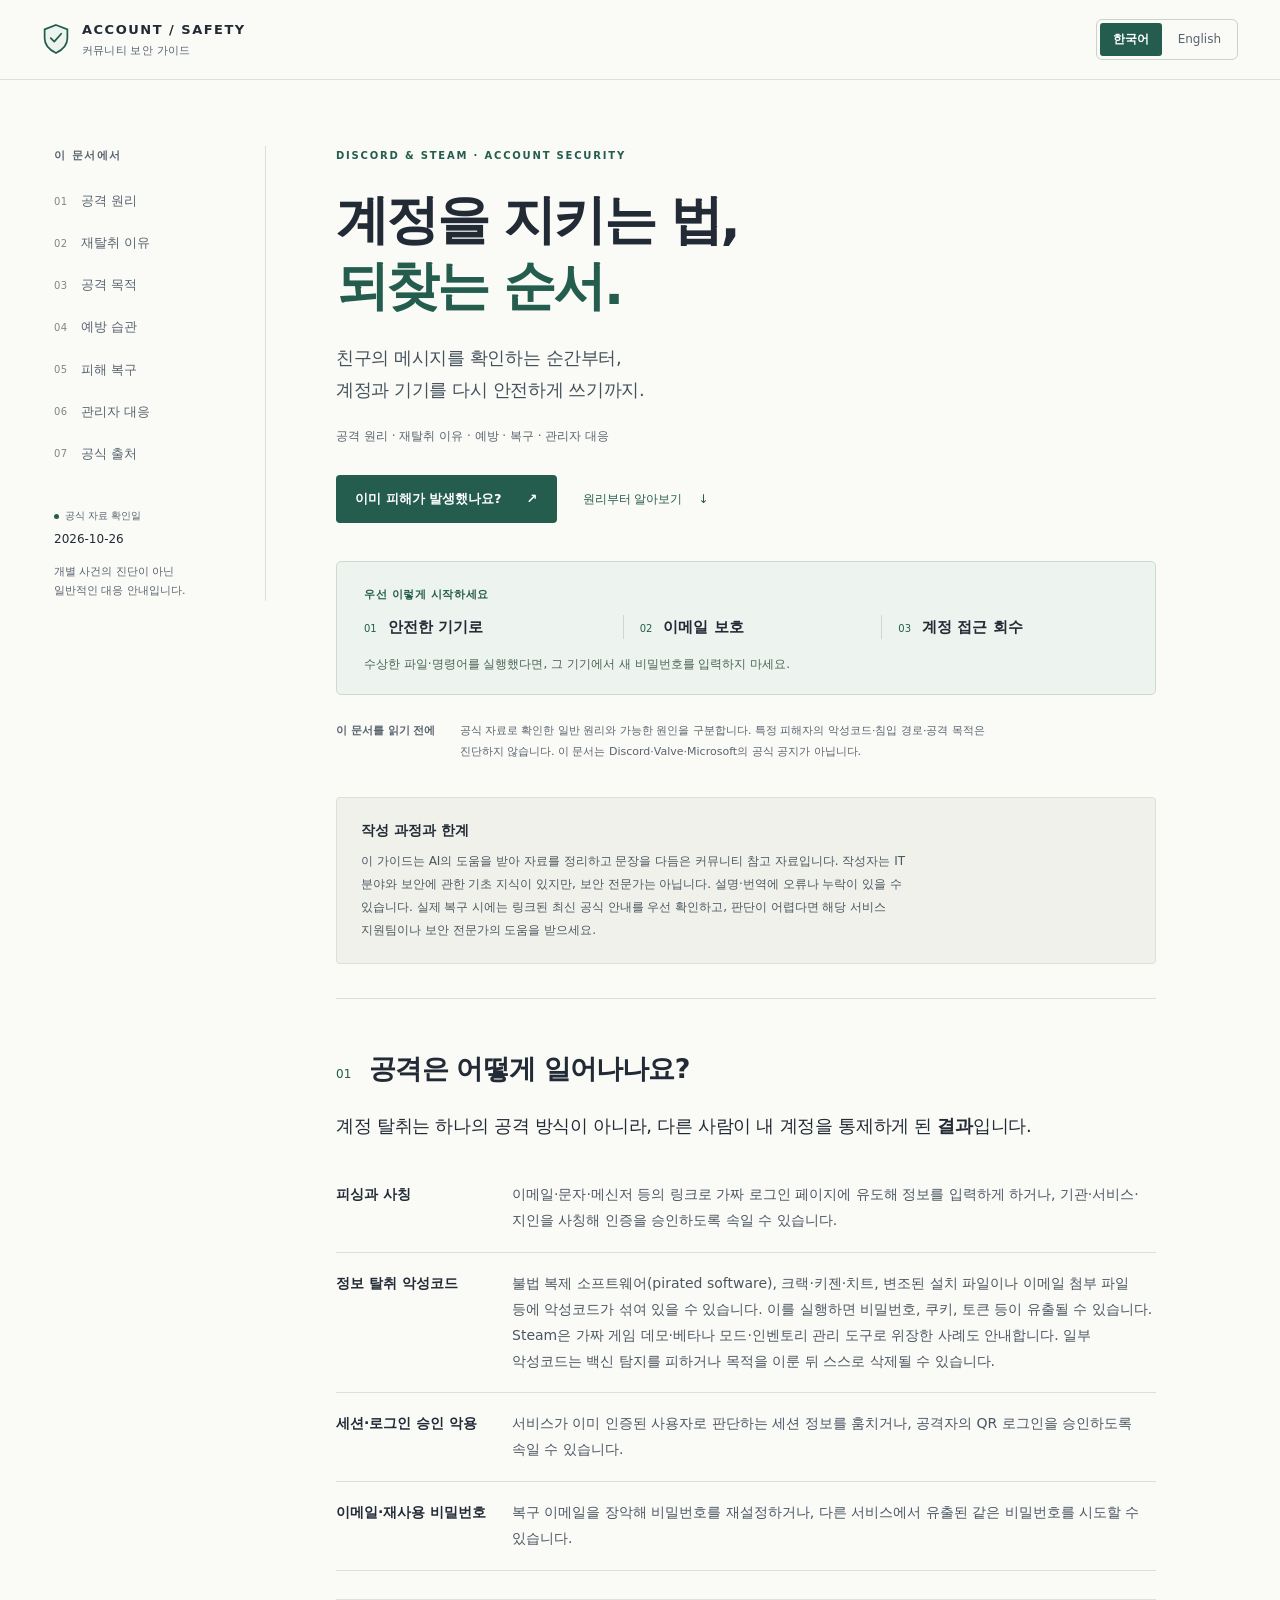
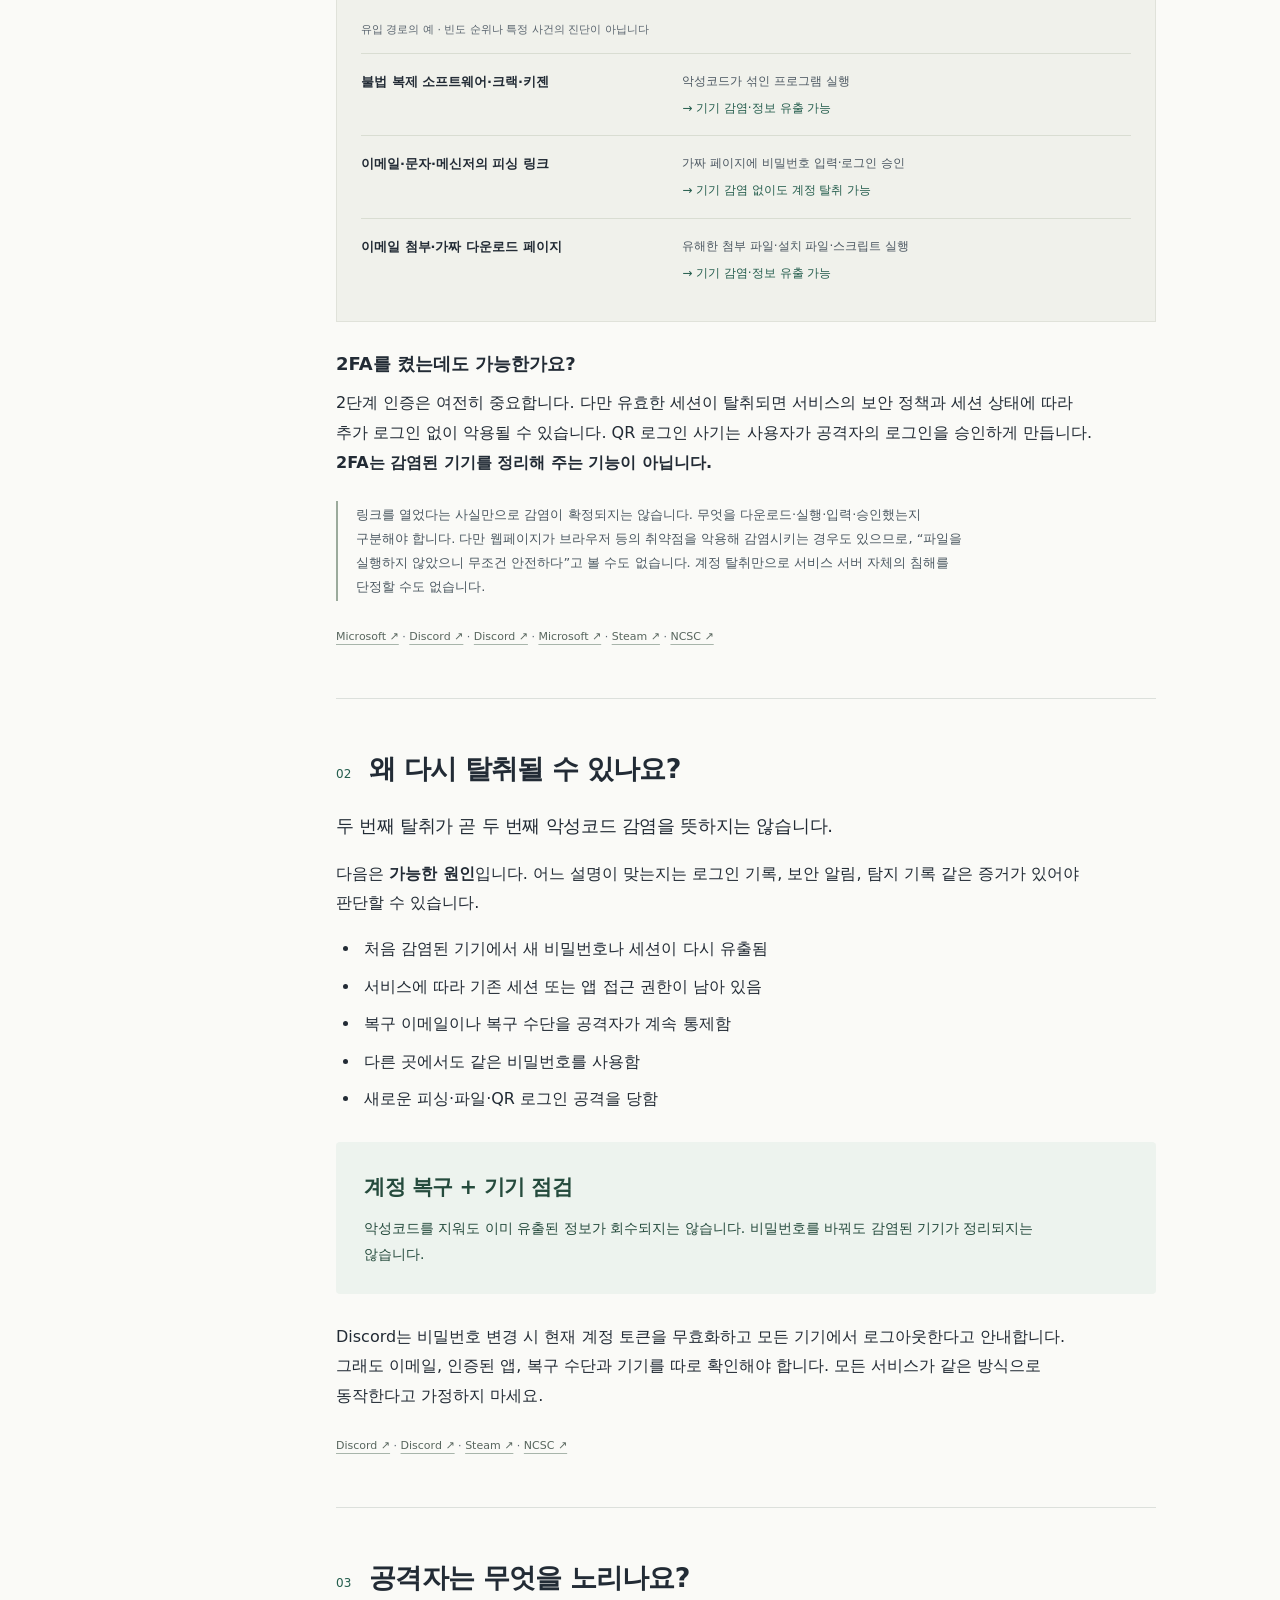
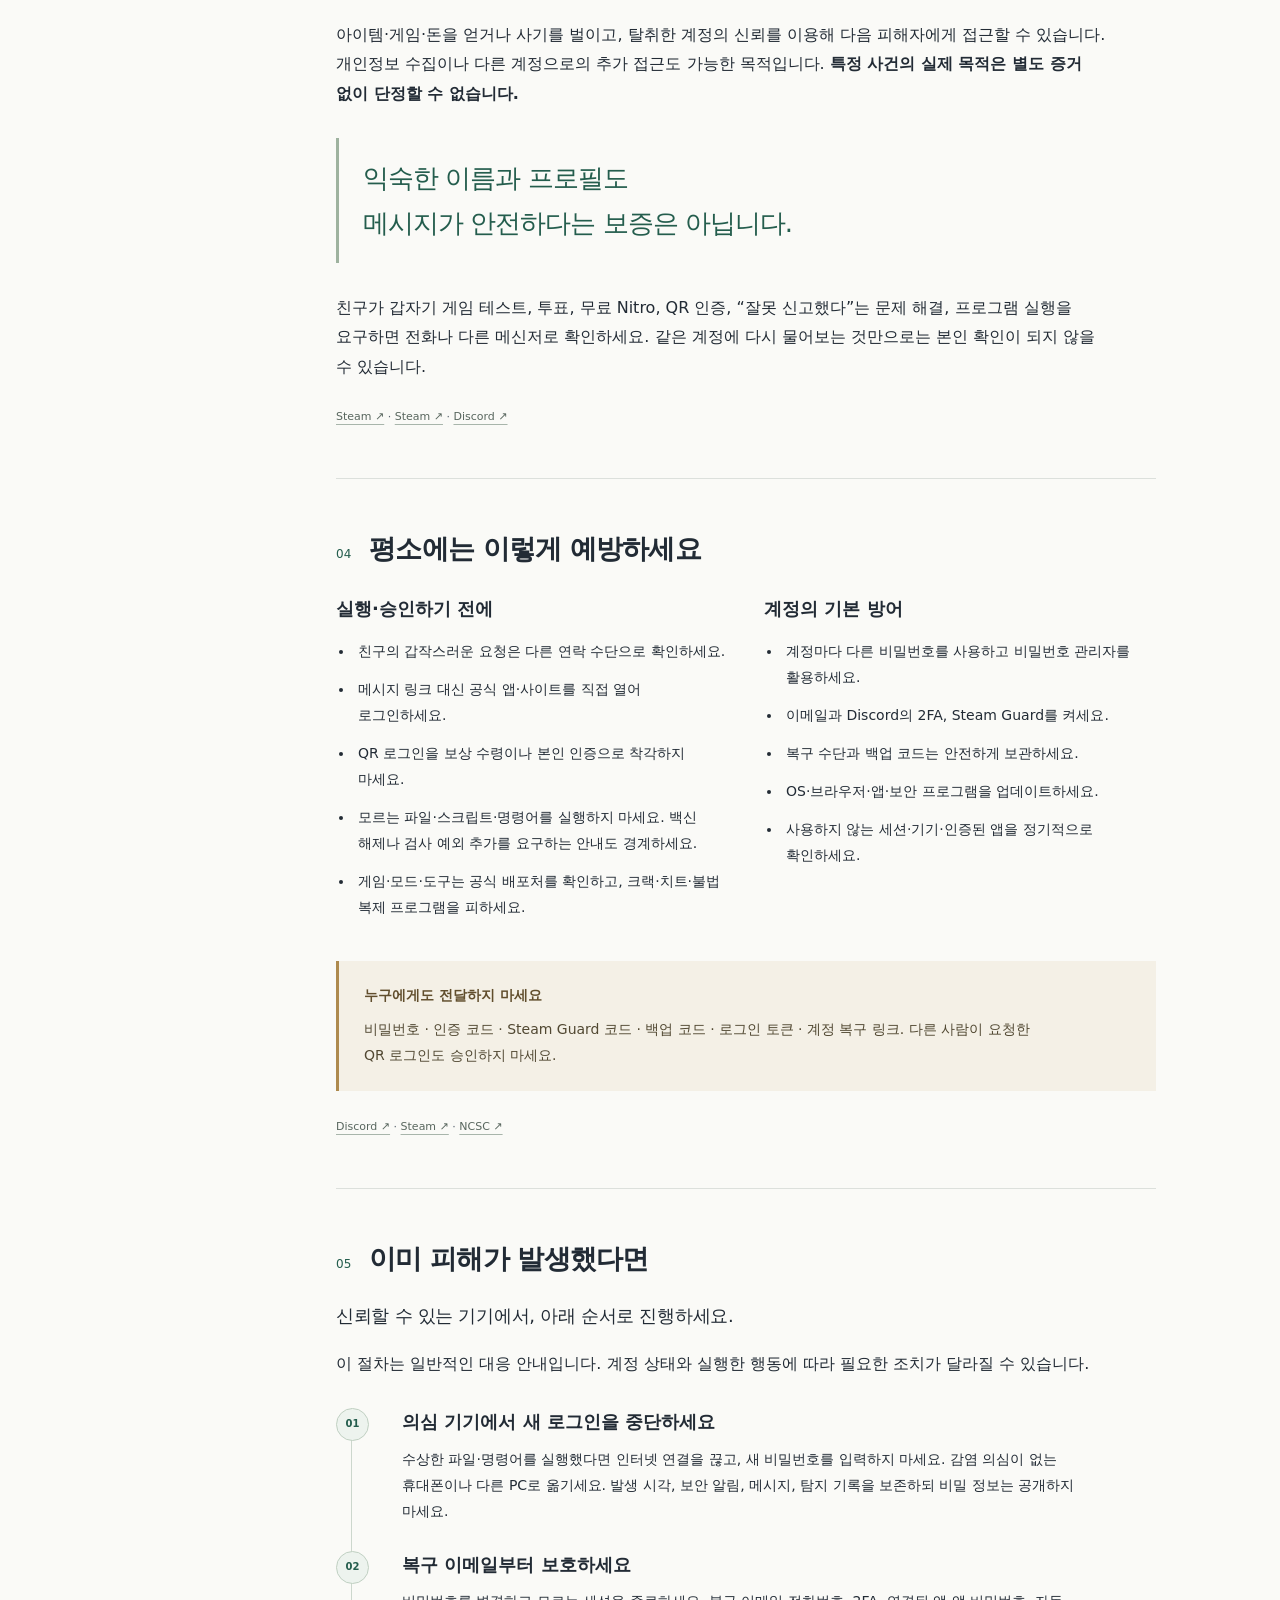
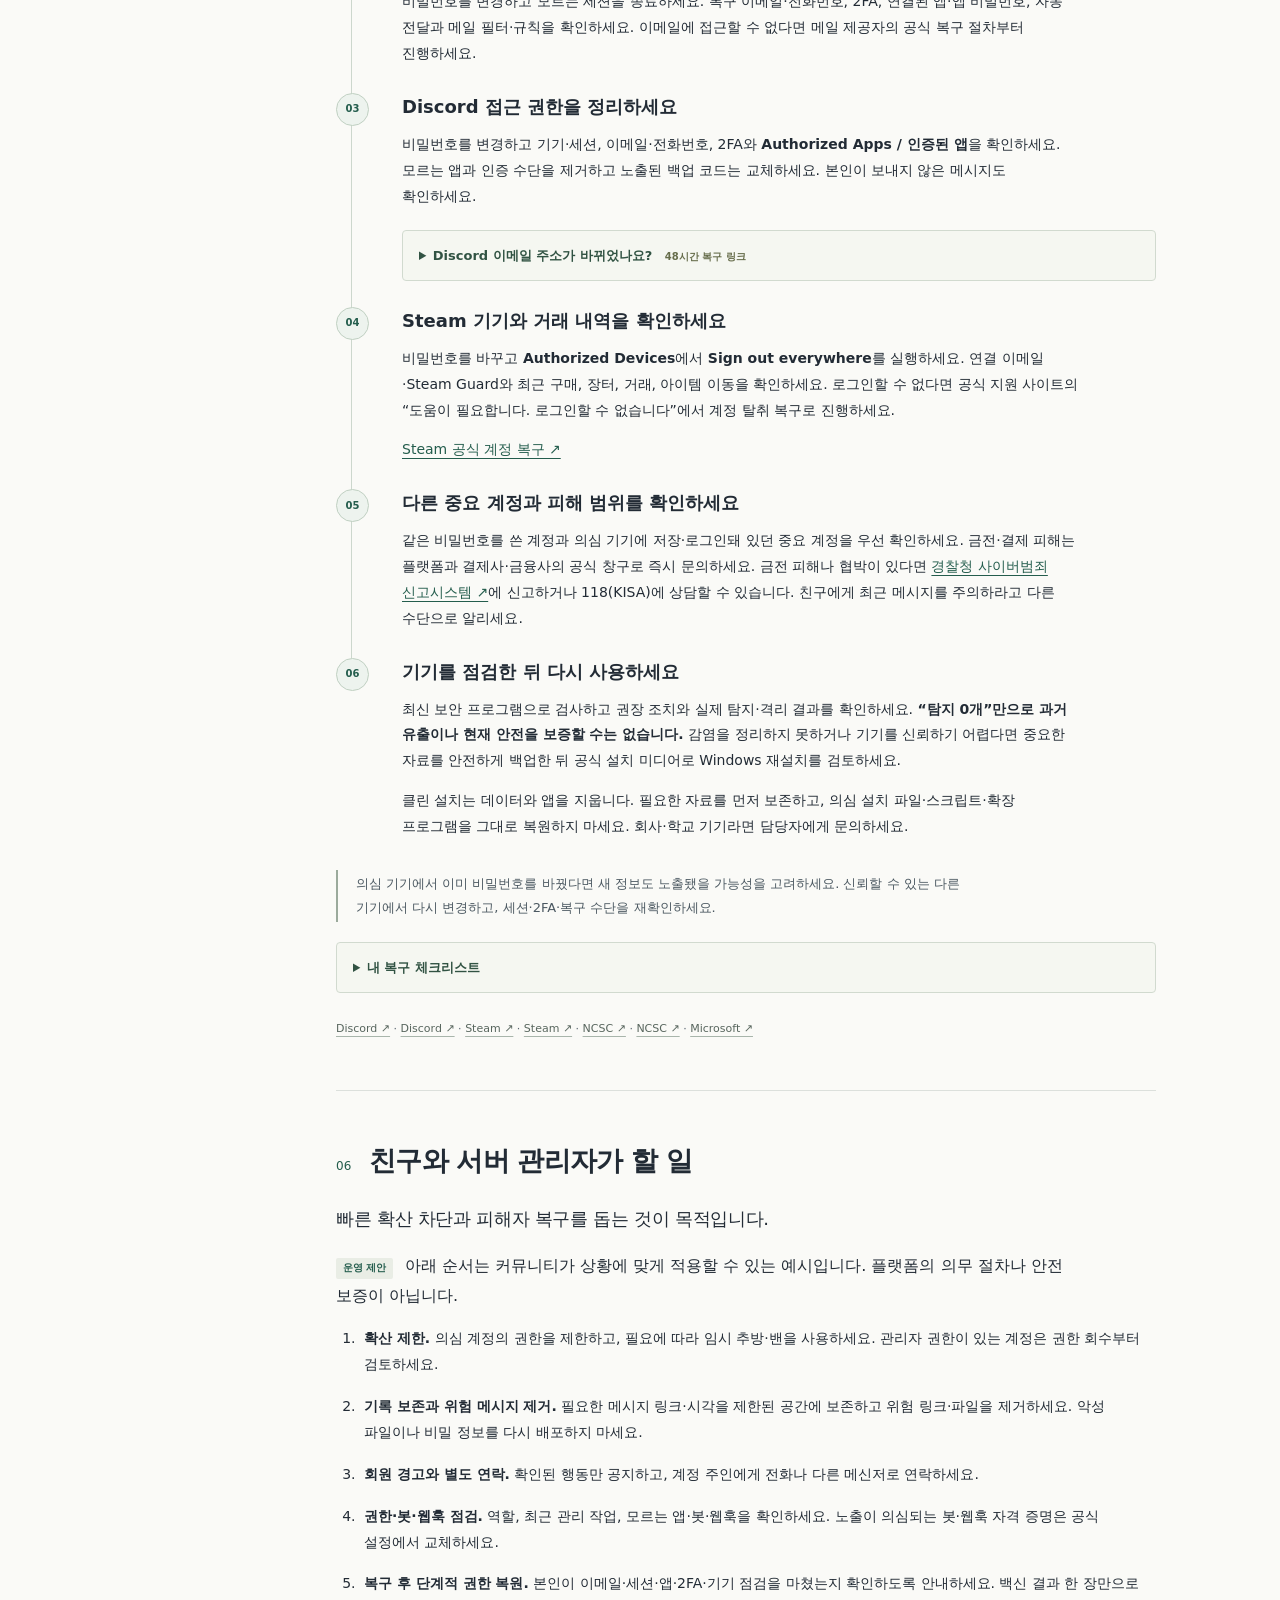
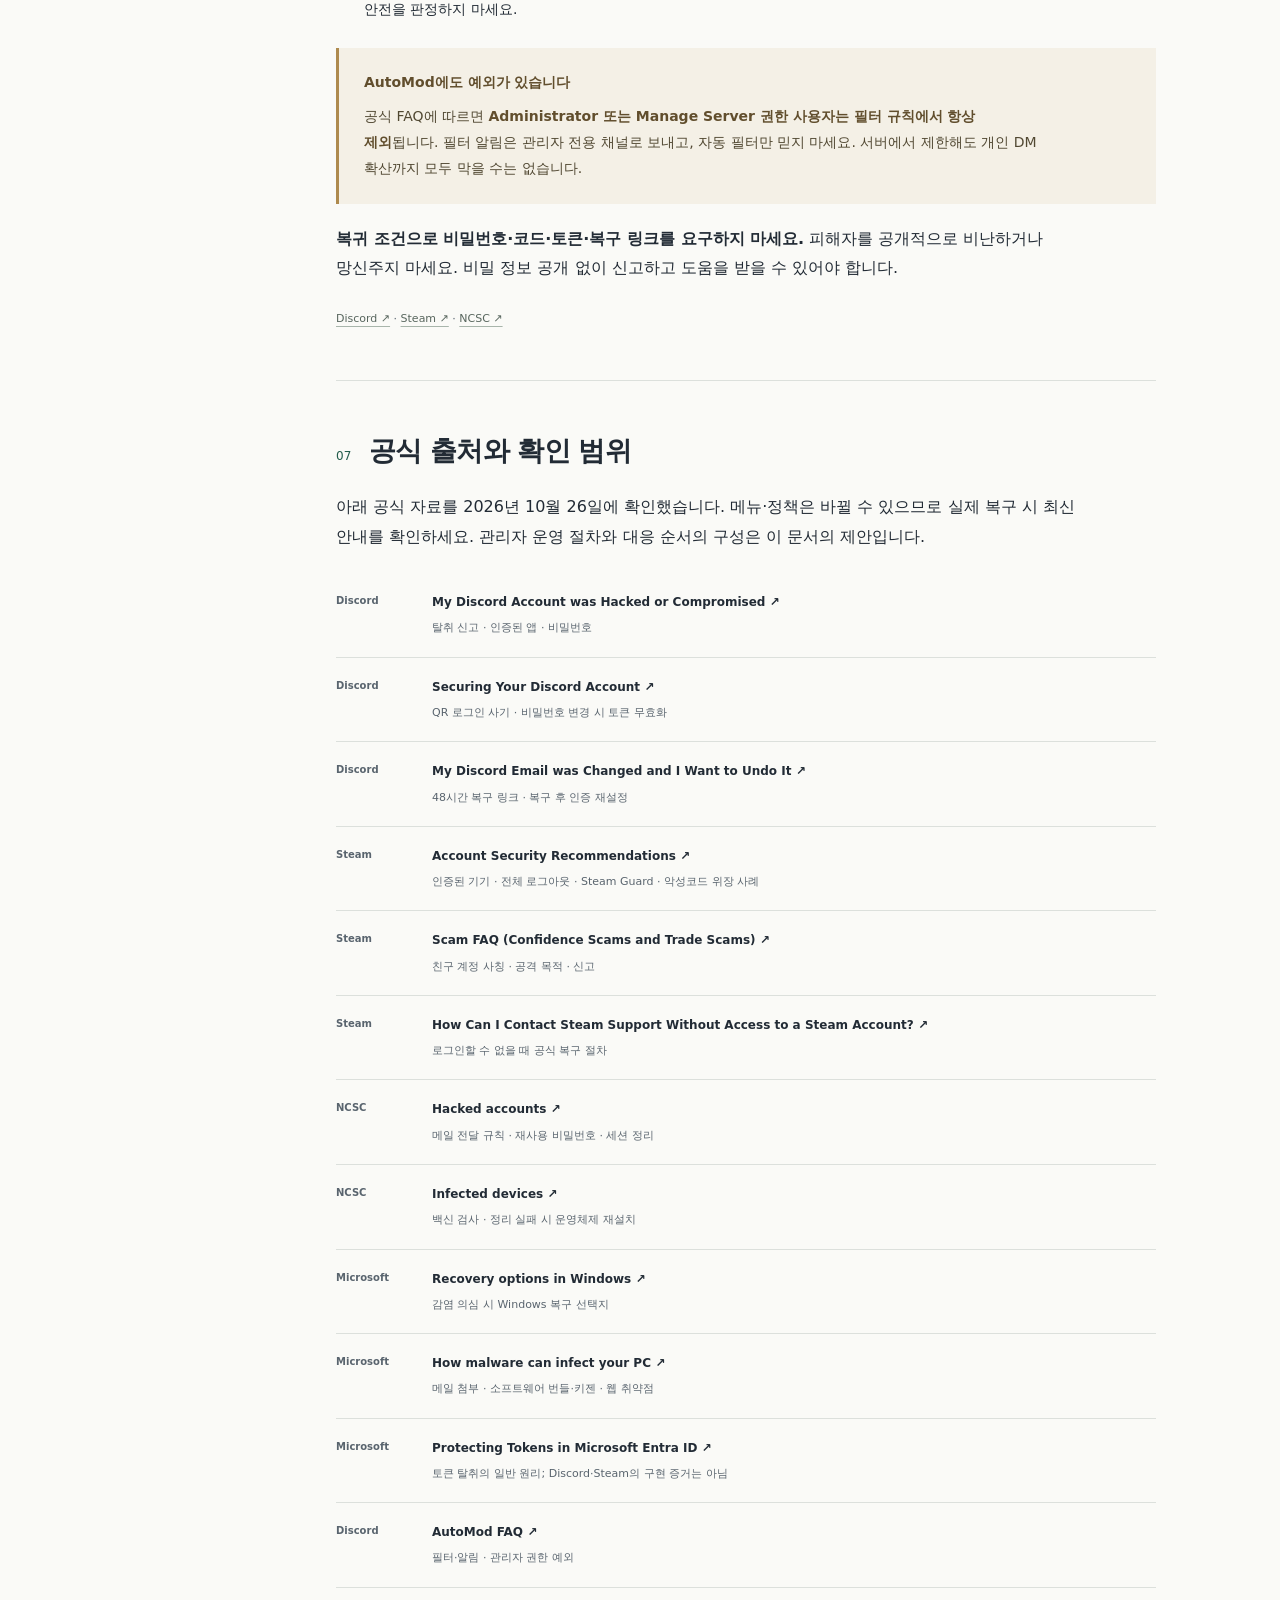
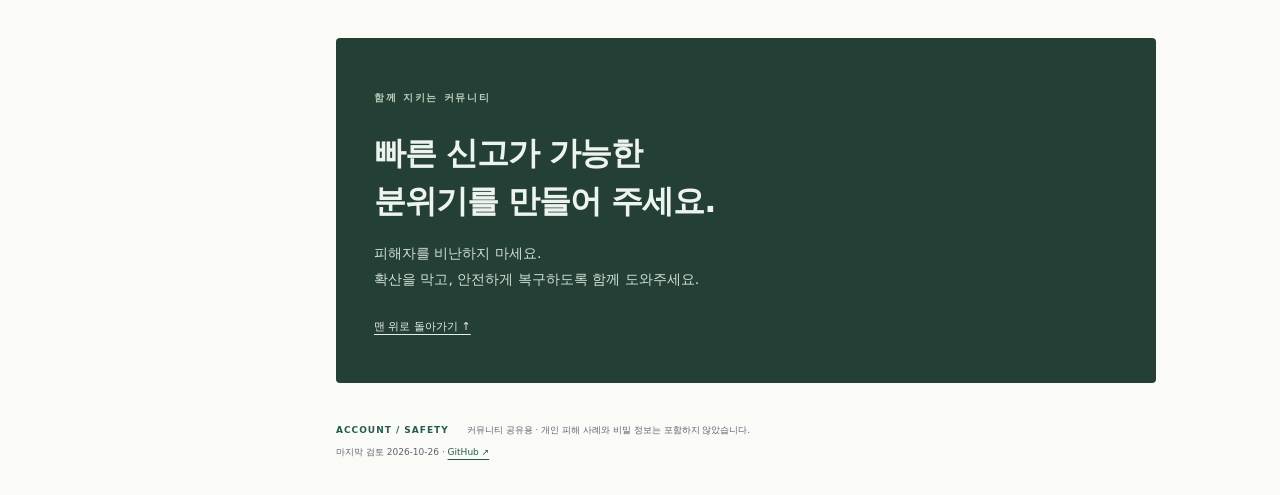
==== commit dfda0a30: "Merge notices into one bilingual post and cite Steam malware guidance - Replace DISCORD_NOTICE_KO/EN" ====
--- a/index.html
+++ b/index.html
@@ -11,7 +11,7 @@
 <p class="section-lead">계정 탈취는 하나의 공격 방식이 아니라, 다른 사람이 내 계정을 통제하게 된 <strong>결과</strong>입니다.</p>
 <dl class="definitions">
 <div><dt>피싱과 사칭</dt><dd>이메일·문자·메신저 등의 링크로 가짜 로그인 페이지에 유도해 정보를 입력하게 하거나, 기관·서비스·지인을 사칭해 인증을 승인하도록 속일 수 있습니다.</dd></div>
-<div><dt>정보 탈취 악성코드</dt><dd>불법 복제 소프트웨어(pirated software), 크랙·키젠, 변조된 설치 파일이나 이메일 첨부 파일 등에 악성코드가 섞여 있을 수 있습니다. 이를 실행하면 비밀번호, 쿠키, 토큰 등이 유출될 수 있습니다. 게임 테스트 사칭도 여러 유인 방식 중 하나입니다.</dd></div>
+<div><dt>정보 탈취 악성코드</dt><dd>불법 복제 소프트웨어(pirated software), 크랙·키젠·치트, 변조된 설치 파일이나 이메일 첨부 파일 등에 악성코드가 섞여 있을 수 있습니다. 이를 실행하면 비밀번호, 쿠키, 토큰 등이 유출될 수 있습니다. Steam은 가짜 게임 데모·베타나 모드·인벤토리 관리 도구로 위장한 사례도 안내합니다. 일부 악성코드는 백신 탐지를 피하거나 목적을 이룬 뒤 스스로 삭제될 수 있습니다.</dd></div>
 <div><dt>세션·로그인 승인 악용</dt><dd>서비스가 이미 인증된 사용자로 판단하는 세션 정보를 훔치거나, 공격자의 QR 로그인을 승인하도록 속일 수 있습니다.</dd></div>
 <div><dt>이메일·재사용 비밀번호</dt><dd>복구 이메일을 장악해 비밀번호를 재설정하거나, 다른 서비스에서 유출된 같은 비밀번호를 시도할 수 있습니다.</dd></div>
 </dl>
@@ -19,7 +19,7 @@
 <h3>2FA를 켰는데도 가능한가요?</h3>
 <p>2단계 인증은 여전히 중요합니다. 다만 유효한 세션이 탈취되면 서비스의 보안 정책과 세션 상태에 따라 추가 로그인 없이 악용될 수 있습니다. QR 로그인 사기는 사용자가 공격자의 로그인을 승인하게 만듭니다. <strong>2FA는 감염된 기기를 정리해 주는 기능이 아닙니다.</strong></p>
 <p class="note">링크를 열었다는 사실만으로 감염이 확정되지는 않습니다. 무엇을 다운로드·실행·입력·승인했는지 구분해야 합니다. 다만 웹페이지가 브라우저 등의 취약점을 악용해 감염시키는 경우도 있으므로, “파일을 실행하지 않았으니 무조건 안전하다”고 볼 수도 없습니다. 계정 탈취만으로 서비스 서버 자체의 침해를 단정할 수도 없습니다.</p>
-<p class="references"><a href="#source-infection-routes">Microsoft ↗</a> · <a href="#source-discord">Discord ↗</a> · <a href="#source-discord-security">Discord ↗</a> · <a href="#source-tokens">Microsoft ↗</a> · <a href="#source-ncsc">NCSC ↗</a></p></section><section id="repeat" aria-labelledby="title-repeat"><div class="section-heading"><span>02</span><h2 id="title-repeat">왜 다시 탈취될 수 있나요?</h2></div>
+<p class="references"><a href="#source-infection-routes">Microsoft ↗</a> · <a href="#source-discord">Discord ↗</a> · <a href="#source-discord-security">Discord ↗</a> · <a href="#source-tokens">Microsoft ↗</a> · <a href="#source-steam">Steam ↗</a> · <a href="#source-ncsc">NCSC ↗</a></p></section><section id="repeat" aria-labelledby="title-repeat"><div class="section-heading"><span>02</span><h2 id="title-repeat">왜 다시 탈취될 수 있나요?</h2></div>
 <p class="section-lead">두 번째 탈취가 곧 두 번째 악성코드 감염을 뜻하지는 않습니다.</p>
 <p>다음은 <strong>가능한 원인</strong>입니다. 어느 설명이 맞는지는 로그인 기록, 보안 알림, 탐지 기록 같은 증거가 있어야 판단할 수 있습니다.</p>
 <ul><li>처음 감염된 기기에서 새 비밀번호나 세션이 다시 유출됨</li><li>서비스에 따라 기존 세션 또는 앱 접근 권한이 남아 있음</li><li>복구 이메일이나 복구 수단을 공격자가 계속 통제함</li><li>다른 곳에서도 같은 비밀번호를 사용함</li><li>새로운 피싱·파일·QR 로그인 공격을 당함</li></ul>
@@ -42,7 +42,7 @@
 <li><div><h3>Discord 접근 권한을 정리하세요</h3><p>비밀번호를 변경하고 기기·세션, 이메일·전화번호, 2FA와 <strong>Authorized Apps / 인증된 앱</strong>을 확인하세요. 모르는 앱과 인증 수단을 제거하고 노출된 백업 코드는 교체하세요. 본인이 보내지 않은 메시지도 확인하세요.</p>
 <details class="recovery-detail"><summary>Discord 이메일 주소가 바뀌었나요? <span>48시간 복구 링크</span></summary><div><p>기존 이메일 주소로 온 변경 알림을 즉시 확인하세요. 공식 안내상 복구 링크는 <strong>48시간</strong> 동안 유효하며 URL은 <code>https://discord.com/wasntme/</code>로 시작합니다. 실제 호스트가 정확히 <code>discord.com</code>인지 확인하고 링크를 공유하지 마세요.</p><p>이 과정은 이메일 복원, 비밀번호 변경, 전체 기기 로그아웃과 함께 전화번호·MFA 수단을 제거합니다. <strong>완료 후 전화번호와 2FA를 다시 설정하세요.</strong> 만료된 동일 링크는 지원팀이 재발급할 수 없다고 안내합니다. 링크가 없거나 실패하면 공식 탈취 신고로 진행하세요.</p><p><a href="https://support.discord.com/hc/en-us/articles/27299669812375-My-Discord-Email-was-Changed-and-I-Want-to-Undo-It">이메일 복구 공식 안내 ↗</a> · <a href="https://dis.gd/hackedaccount">Discord 탈취 신고 ↗</a></p></div></details></div></li>
 <li><div><h3>Steam 기기와 거래 내역을 확인하세요</h3><p>비밀번호를 바꾸고 <strong>Authorized Devices</strong>에서 <strong>Sign out everywhere</strong>를 실행하세요. 연결 이메일·Steam Guard와 최근 구매, 장터, 거래, 아이템 이동을 확인하세요. 로그인할 수 없다면 공식 지원 사이트의 “도움이 필요합니다. 로그인할 수 없습니다”에서 계정 탈취 복구로 진행하세요.</p><p><a href="https://help.steampowered.com/en/wizard/HelpWithLogin">Steam 공식 계정 복구 ↗</a></p></div></li>
-<li><div><h3>다른 중요 계정과 피해 범위를 확인하세요</h3><p>같은 비밀번호를 쓴 계정과 의심 기기에 저장·로그인돼 있던 중요 계정을 우선 확인하세요. 금전·결제 피해는 플랫폼과 결제사·금융사의 공식 창구로 즉시 문의하세요. 친구에게 최근 메시지를 주의하라고 다른 수단으로 알리세요.</p></div></li>
+<li><div><h3>다른 중요 계정과 피해 범위를 확인하세요</h3><p>같은 비밀번호를 쓴 계정과 의심 기기에 저장·로그인돼 있던 중요 계정을 우선 확인하세요. 금전·결제 피해는 플랫폼과 결제사·금융사의 공식 창구로 즉시 문의하세요. 금전 피해나 협박이 있다면 <a href="https://ecrm.police.go.kr/">경찰청 사이버범죄 신고시스템 ↗</a>에 신고하거나 118(KISA)에 상담할 수 있습니다. 친구에게 최근 메시지를 주의하라고 다른 수단으로 알리세요.</p></div></li>
 <li><div><h3>기기를 점검한 뒤 다시 사용하세요</h3><p>최신 보안 프로그램으로 검사하고 권장 조치와 실제 탐지·격리 결과를 확인하세요. <strong>“탐지 0개”만으로 과거 유출이나 현재 안전을 보증할 수는 없습니다.</strong> 감염을 정리하지 못하거나 기기를 신뢰하기 어렵다면 중요한 자료를 안전하게 백업한 뒤 공식 설치 미디어로 Windows 재설치를 검토하세요.</p><p>클린 설치는 데이터와 앱을 지웁니다. 필요한 자료를 먼저 보존하고, 의심 설치 파일·스크립트·확장 프로그램을 그대로 복원하지 마세요. 회사·학교 기기라면 담당자에게 문의하세요.</p></div></li>
 </ol>
 <p class="note">의심 기기에서 이미 비밀번호를 바꿨다면 새 정보도 노출됐을 가능성을 고려하세요. 신뢰할 수 있는 다른 기기에서 다시 변경하고, 세션·2FA·복구 수단을 재확인하세요.</p>
@@ -54,7 +54,7 @@
 <aside class="warning"><strong>AutoMod에도 예외가 있습니다</strong><p>공식 FAQ에 따르면 <strong>Administrator 또는 Manage Server 권한 사용자는 필터 규칙에서 항상 제외</strong>됩니다. 필터 알림은 관리자 전용 채널로 보내고, 자동 필터만 믿지 마세요. 서버에서 제한해도 개인 DM 확산까지 모두 막을 수는 없습니다.</p></aside>
 <p><strong>복귀 조건으로 비밀번호·코드·토큰·복구 링크를 요구하지 마세요.</strong> 피해자를 공개적으로 비난하거나 망신주지 마세요. 비밀 정보 공개 없이 신고하고 도움을 받을 수 있어야 합니다.</p>
 <p class="references"><a href="#source-automod">Discord ↗</a> · <a href="#source-steam-scams">Steam ↗</a> · <a href="#source-ncsc">NCSC ↗</a></p></section>
-<section id="sources" aria-labelledby="title-sources"><div class="section-heading"><span>07</span><h2 id="title-sources">공식 출처와 확인 범위</h2></div><p>아래 공식 자료를 2026년 10월 26일에 확인했습니다. 메뉴·정책은 바뀔 수 있으므로 실제 복구 시 최신 안내를 확인하세요. 관리자 운영 절차와 대응 순서의 구성은 이 문서의 제안입니다.</p><ol class="sources"><li id="source-discord"><span class="source-org">Discord</span><a href="https://support.discord.com/hc/en-us/articles/24160905919511-My-Discord-Account-was-Hacked-or-Compromised">My Discord Account was Hacked or Compromised <span aria-hidden="true">↗</span></a><p>탈취 신고 · 인증된 앱 · 비밀번호</p></li><li id="source-discord-security"><span class="source-org">Discord</span><a href="https://discord.com/safety/securing-your-discord-account">Securing Your Discord Account <span aria-hidden="true">↗</span></a><p>QR 로그인 사기 · 비밀번호 변경 시 토큰 무효화</p></li><li id="source-email-recovery"><span class="source-org">Discord</span><a href="https://support.discord.com/hc/en-us/articles/27299669812375-My-Discord-Email-was-Changed-and-I-Want-to-Undo-It">My Discord Email was Changed and I Want to Undo It <span aria-hidden="true">↗</span></a><p>48시간 복구 링크 · 복구 후 인증 재설정</p></li><li id="source-steam"><span class="source-org">Steam</span><a href="https://help.steampowered.com/en/faqs/view/6639-EB3C-EC79-FF60">Account Security Recommendations <span aria-hidden="true">↗</span></a><p>인증된 기기 · 전체 로그아웃 · Steam Guard</p></li><li id="source-steam-scams"><span class="source-org">Steam</span><a href="https://help.steampowered.com/en/faqs/view/70E6-991B-233B-A37B">Scam FAQ (Confidence Scams and Trade Scams) <span aria-hidden="true">↗</span></a><p>친구 계정 사칭 · 공격 목적 · 신고</p></li><li id="source-steam-recovery"><span class="source-org">Steam</span><a href="https://help.steampowered.com/en/faqs/view/2E21-77C0-CED3-6CEB">How Can I Contact Steam Support Without Access to a Steam Account? <span aria-hidden="true">↗</span></a><p>로그인할 수 없을 때 공식 복구 절차</p></li><li id="source-ncsc"><span class="source-org">NCSC</span><a href="https://www.ncsc.gov.uk/section/respond-recover/hacked-accounts">Hacked accounts <span aria-hidden="true">↗</span></a><p>메일 전달 규칙 · 재사용 비밀번호 · 세션 정리</p></li><li id="source-device"><span class="source-org">NCSC</span><a href="https://www.ncsc.gov.uk/section/respond-recover/citizen-infected-devices">Infected devices <span aria-hidden="true">↗</span></a><p>백신 검사 · 정리 실패 시 운영체제 재설치</p></li><li id="source-windows"><span class="source-org">Microsoft</span><a href="https://support.microsoft.com/en-US/windows/bd88ffdf-1e8e-34a0-d76f-39a71fb4ed4d">Recovery options in Windows <span aria-hidden="true">↗</span></a><p>감염 의심 시 Windows 복구 선택지</p></li><li id="source-infection-routes"><span class="source-org">Microsoft</span><a href="https://support.microsoft.com/en-gb/windows/security/how-malware-can-infect-your-pc">How malware can infect your PC <span aria-hidden="true">↗</span></a><p>메일 첨부 · 소프트웨어 번들·키젠 · 웹 취약점</p></li><li id="source-tokens"><span class="source-org">Microsoft</span><a href="https://learn.microsoft.com/en-us/entra/identity/devices/protecting-tokens-microsoft-entra-id">Protecting Tokens in Microsoft Entra ID <span aria-hidden="true">↗</span></a><p>토큰 탈취의 일반 원리; Discord·Steam의 구현 증거는 아님</p></li><li id="source-automod"><span class="source-org">Discord</span><a href="https://support.discord.com/hc/en-us/articles/4421269296535-AutoMod-FAQ">AutoMod FAQ <span aria-hidden="true">↗</span></a><p>필터·알림 · 관리자 권한 예외</p></li></ol></section>
+<section id="sources" aria-labelledby="title-sources"><div class="section-heading"><span>07</span><h2 id="title-sources">공식 출처와 확인 범위</h2></div><p>아래 공식 자료를 2026년 10월 26일에 확인했습니다. 메뉴·정책은 바뀔 수 있으므로 실제 복구 시 최신 안내를 확인하세요. 관리자 운영 절차와 대응 순서의 구성은 이 문서의 제안입니다.</p><ol class="sources"><li id="source-discord"><span class="source-org">Discord</span><a href="https://support.discord.com/hc/en-us/articles/24160905919511-My-Discord-Account-was-Hacked-or-Compromised">My Discord Account was Hacked or Compromised <span aria-hidden="true">↗</span></a><p>탈취 신고 · 인증된 앱 · 비밀번호</p></li><li id="source-discord-security"><span class="source-org">Discord</span><a href="https://discord.com/safety/securing-your-discord-account">Securing Your Discord Account <span aria-hidden="true">↗</span></a><p>QR 로그인 사기 · 비밀번호 변경 시 토큰 무효화</p></li><li id="source-email-recovery"><span class="source-org">Discord</span><a href="https://support.discord.com/hc/en-us/articles/27299669812375-My-Discord-Email-was-Changed-and-I-Want-to-Undo-It">My Discord Email was Changed and I Want to Undo It <span aria-hidden="true">↗</span></a><p>48시간 복구 링크 · 복구 후 인증 재설정</p></li><li id="source-steam"><span class="source-org">Steam</span><a href="https://help.steampowered.com/en/faqs/view/6639-EB3C-EC79-FF60">Account Security Recommendations <span aria-hidden="true">↗</span></a><p>인증된 기기 · 전체 로그아웃 · Steam Guard · 악성코드 위장 사례</p></li><li id="source-steam-scams"><span class="source-org">Steam</span><a href="https://help.steampowered.com/en/faqs/view/70E6-991B-233B-A37B">Scam FAQ (Confidence Scams and Trade Scams) <span aria-hidden="true">↗</span></a><p>친구 계정 사칭 · 공격 목적 · 신고</p></li><li id="source-steam-recovery"><span class="source-org">Steam</span><a href="https://help.steampowered.com/en/faqs/view/2E21-77C0-CED3-6CEB">How Can I Contact Steam Support Without Access to a Steam Account? <span aria-hidden="true">↗</span></a><p>로그인할 수 없을 때 공식 복구 절차</p></li><li id="source-ncsc"><span class="source-org">NCSC</span><a href="https://www.ncsc.gov.uk/section/respond-recover/hacked-accounts">Hacked accounts <span aria-hidden="true">↗</span></a><p>메일 전달 규칙 · 재사용 비밀번호 · 세션 정리</p></li><li id="source-device"><span class="source-org">NCSC</span><a href="https://www.ncsc.gov.uk/section/respond-recover/citizen-infected-devices">Infected devices <span aria-hidden="true">↗</span></a><p>백신 검사 · 정리 실패 시 운영체제 재설치</p></li><li id="source-windows"><span class="source-org">Microsoft</span><a href="https://support.microsoft.com/en-US/windows/bd88ffdf-1e8e-34a0-d76f-39a71fb4ed4d">Recovery options in Windows <span aria-hidden="true">↗</span></a><p>감염 의심 시 Windows 복구 선택지</p></li><li id="source-infection-routes"><span class="source-org">Microsoft</span><a href="https://support.microsoft.com/en-gb/windows/security/how-malware-can-infect-your-pc">How malware can infect your PC <span aria-hidden="true">↗</span></a><p>메일 첨부 · 소프트웨어 번들·키젠 · 웹 취약점</p></li><li id="source-tokens"><span class="source-org">Microsoft</span><a href="https://learn.microsoft.com/en-us/entra/identity/devices/protecting-tokens-microsoft-entra-id">Protecting Tokens in Microsoft Entra ID <span aria-hidden="true">↗</span></a><p>토큰 탈취의 일반 원리; Discord·Steam의 구현 증거는 아님</p></li><li id="source-automod"><span class="source-org">Discord</span><a href="https://support.discord.com/hc/en-us/articles/4421269296535-AutoMod-FAQ">AutoMod FAQ <span aria-hidden="true">↗</span></a><p>필터·알림 · 관리자 권한 예외</p></li></ol></section>
 <aside class="closing"><span class="eyebrow">함께 지키는 커뮤니티</span><h2>빠른 신고가 가능한<br>분위기를 만들어 주세요.</h2><p>피해자를 비난하지 마세요.<br>확산을 막고, 안전하게 복구하도록 함께 도와주세요.</p><a href="#top">맨 위로 돌아가기 ↑</a></aside>
 <footer><span>ACCOUNT / SAFETY</span><p>커뮤니티 공유용 · 개인 피해 사례와 비밀 정보는 포함하지 않았습니다.</p><p>마지막 검토 2026-10-26 · <a href="https://github.com/henry9904/discord-steam-security-guide">GitHub ↗</a></p></footer>
 </main></div></body></html>
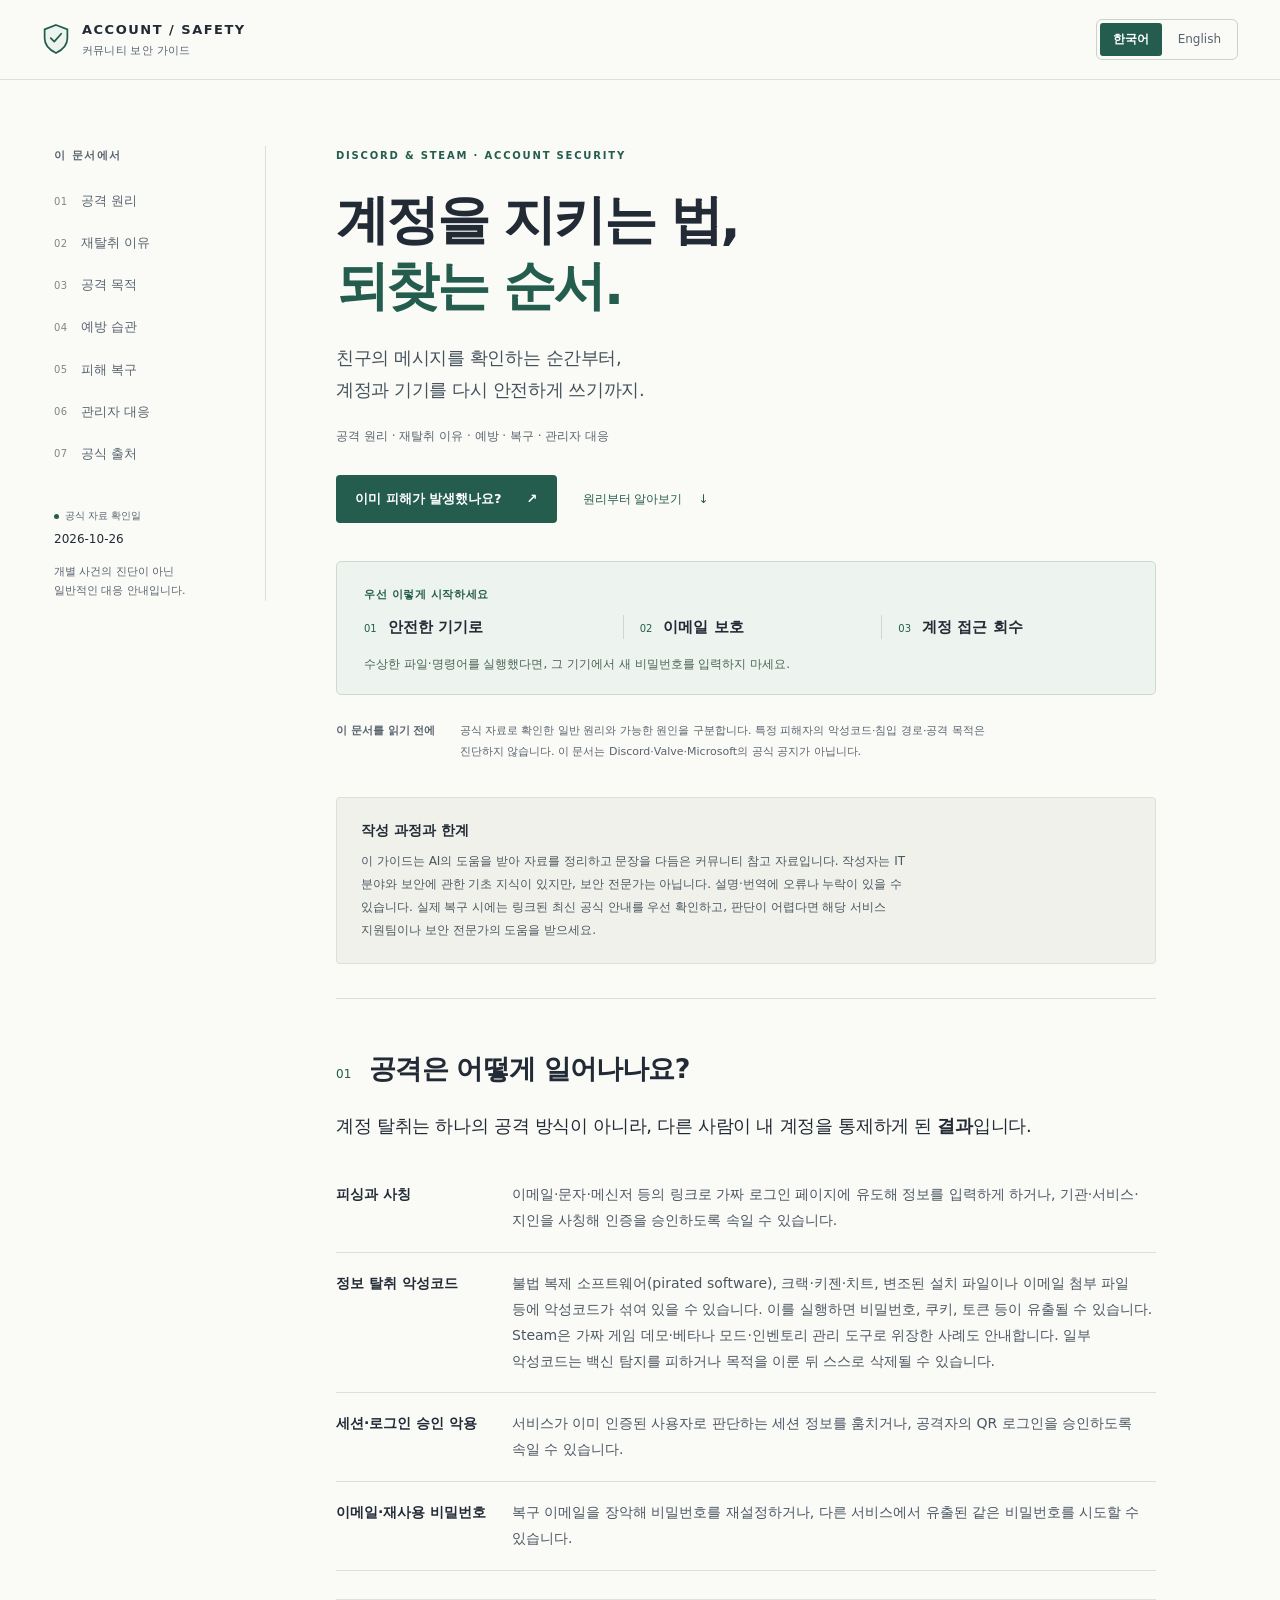
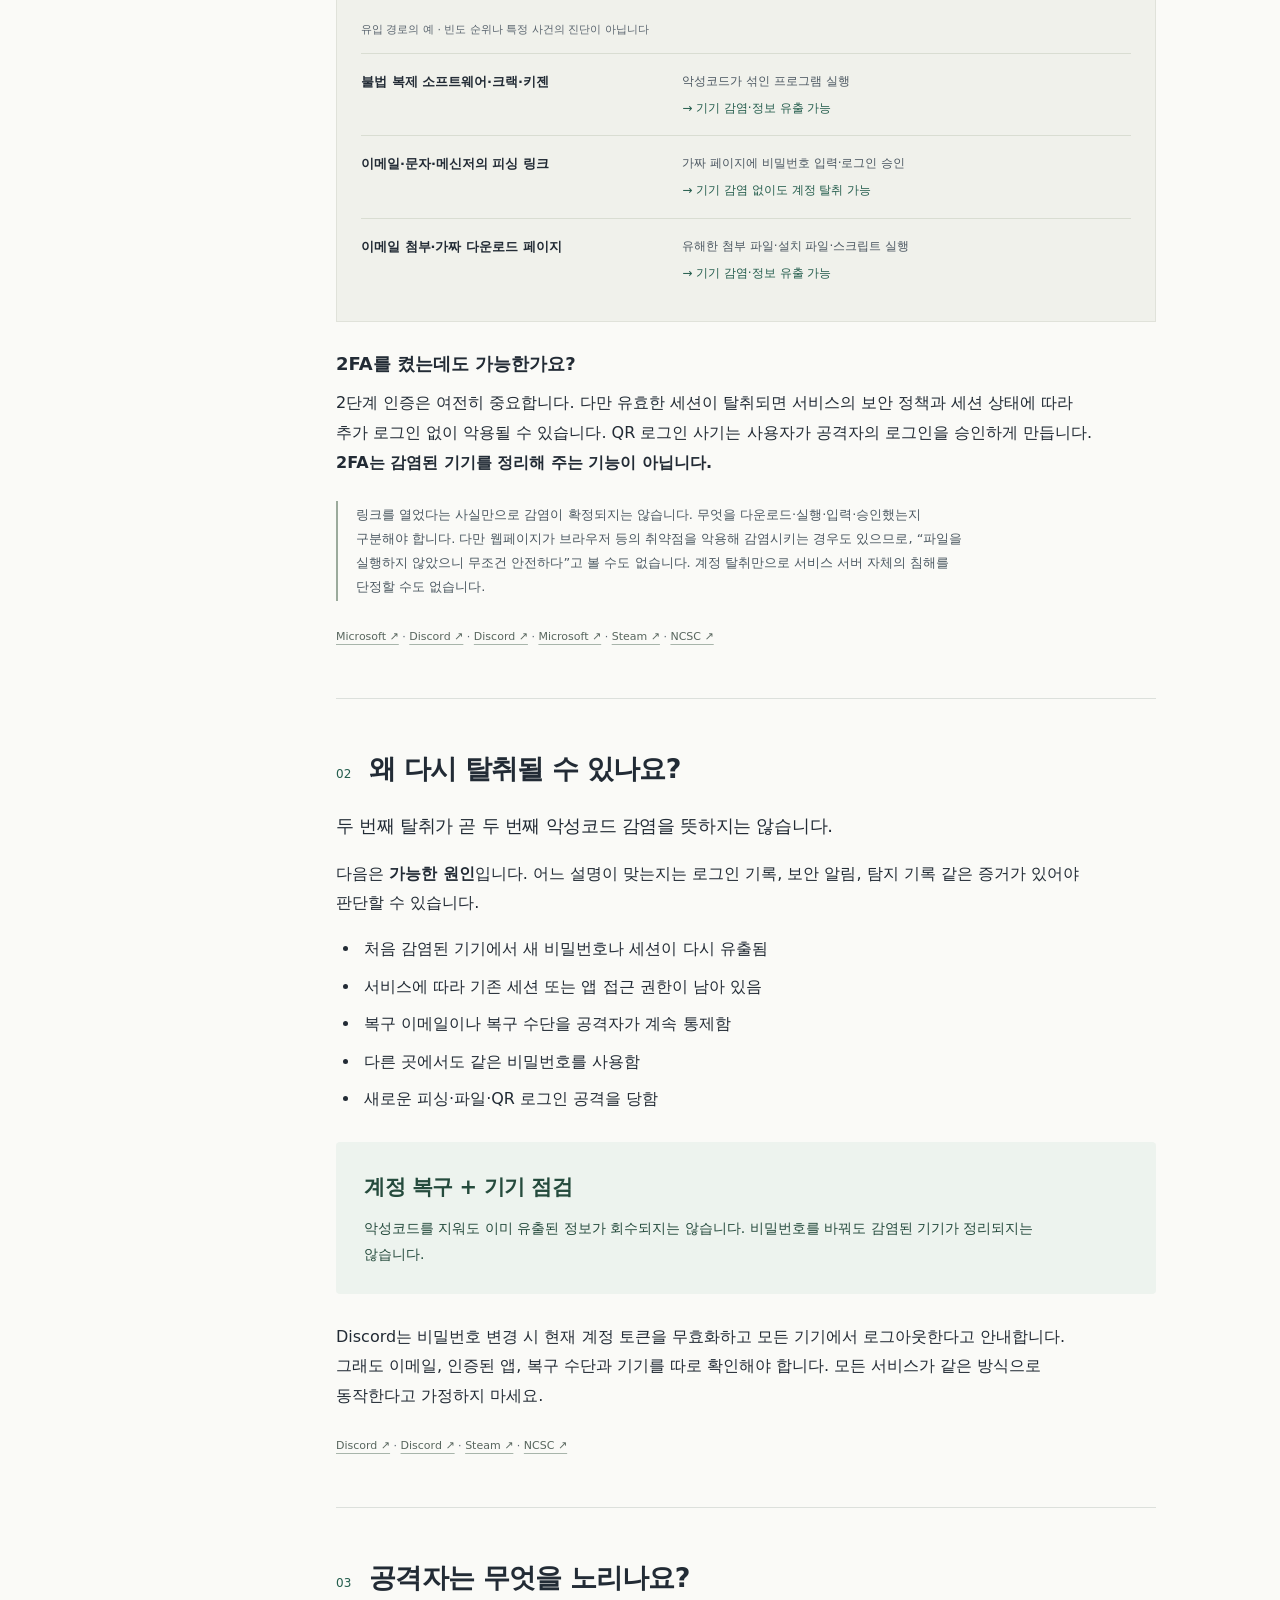
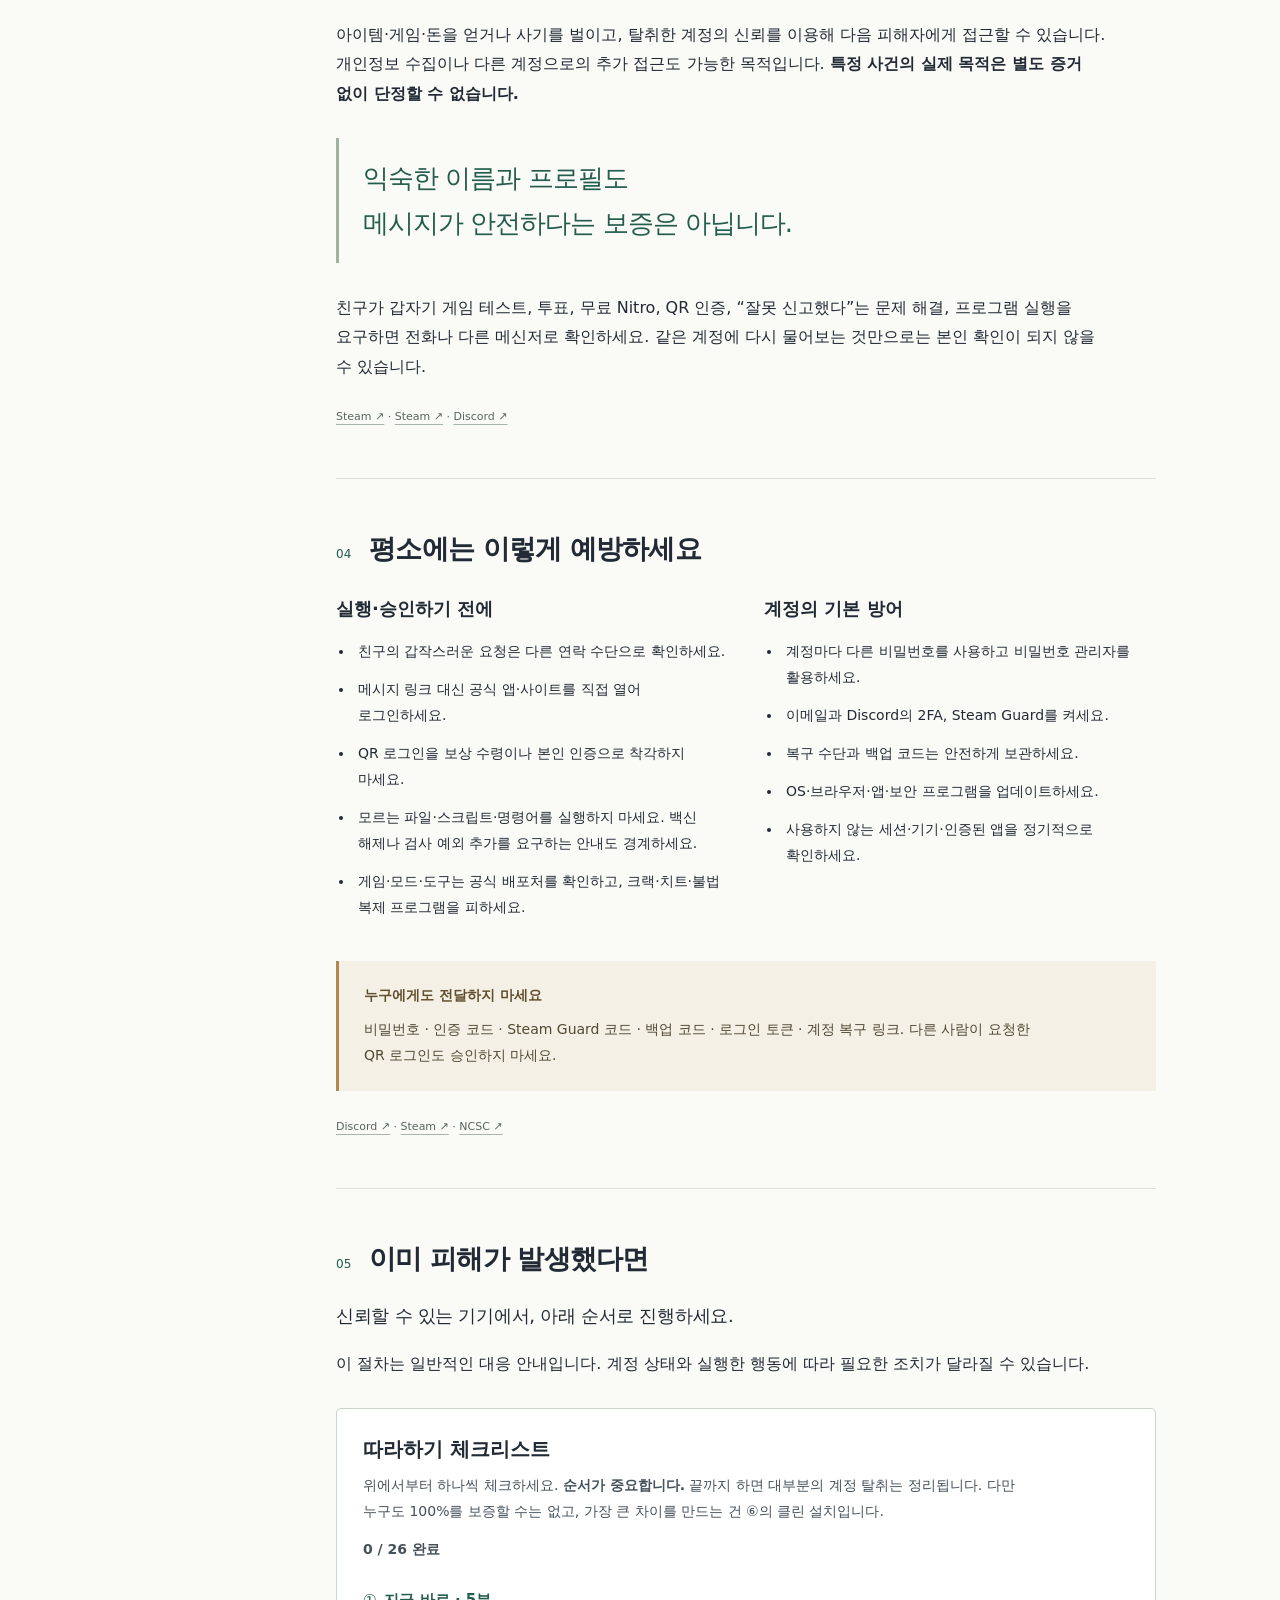
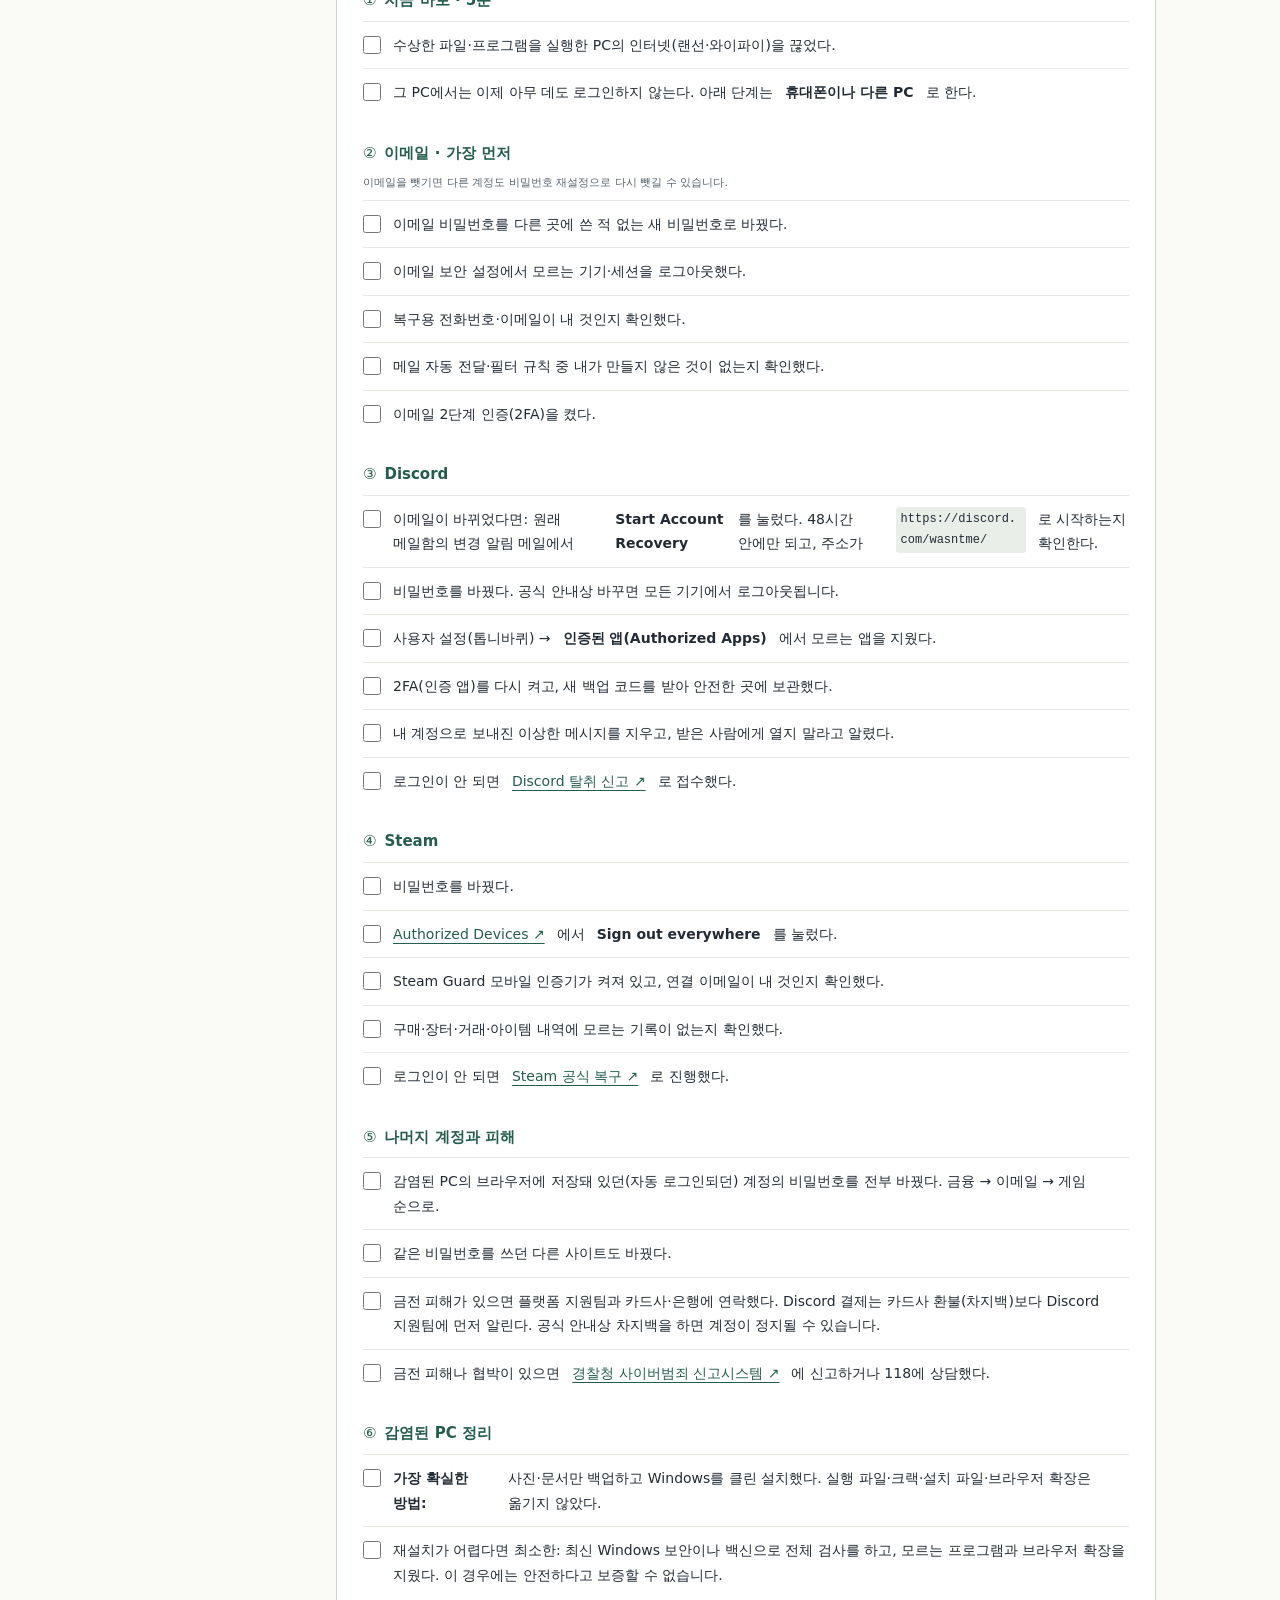
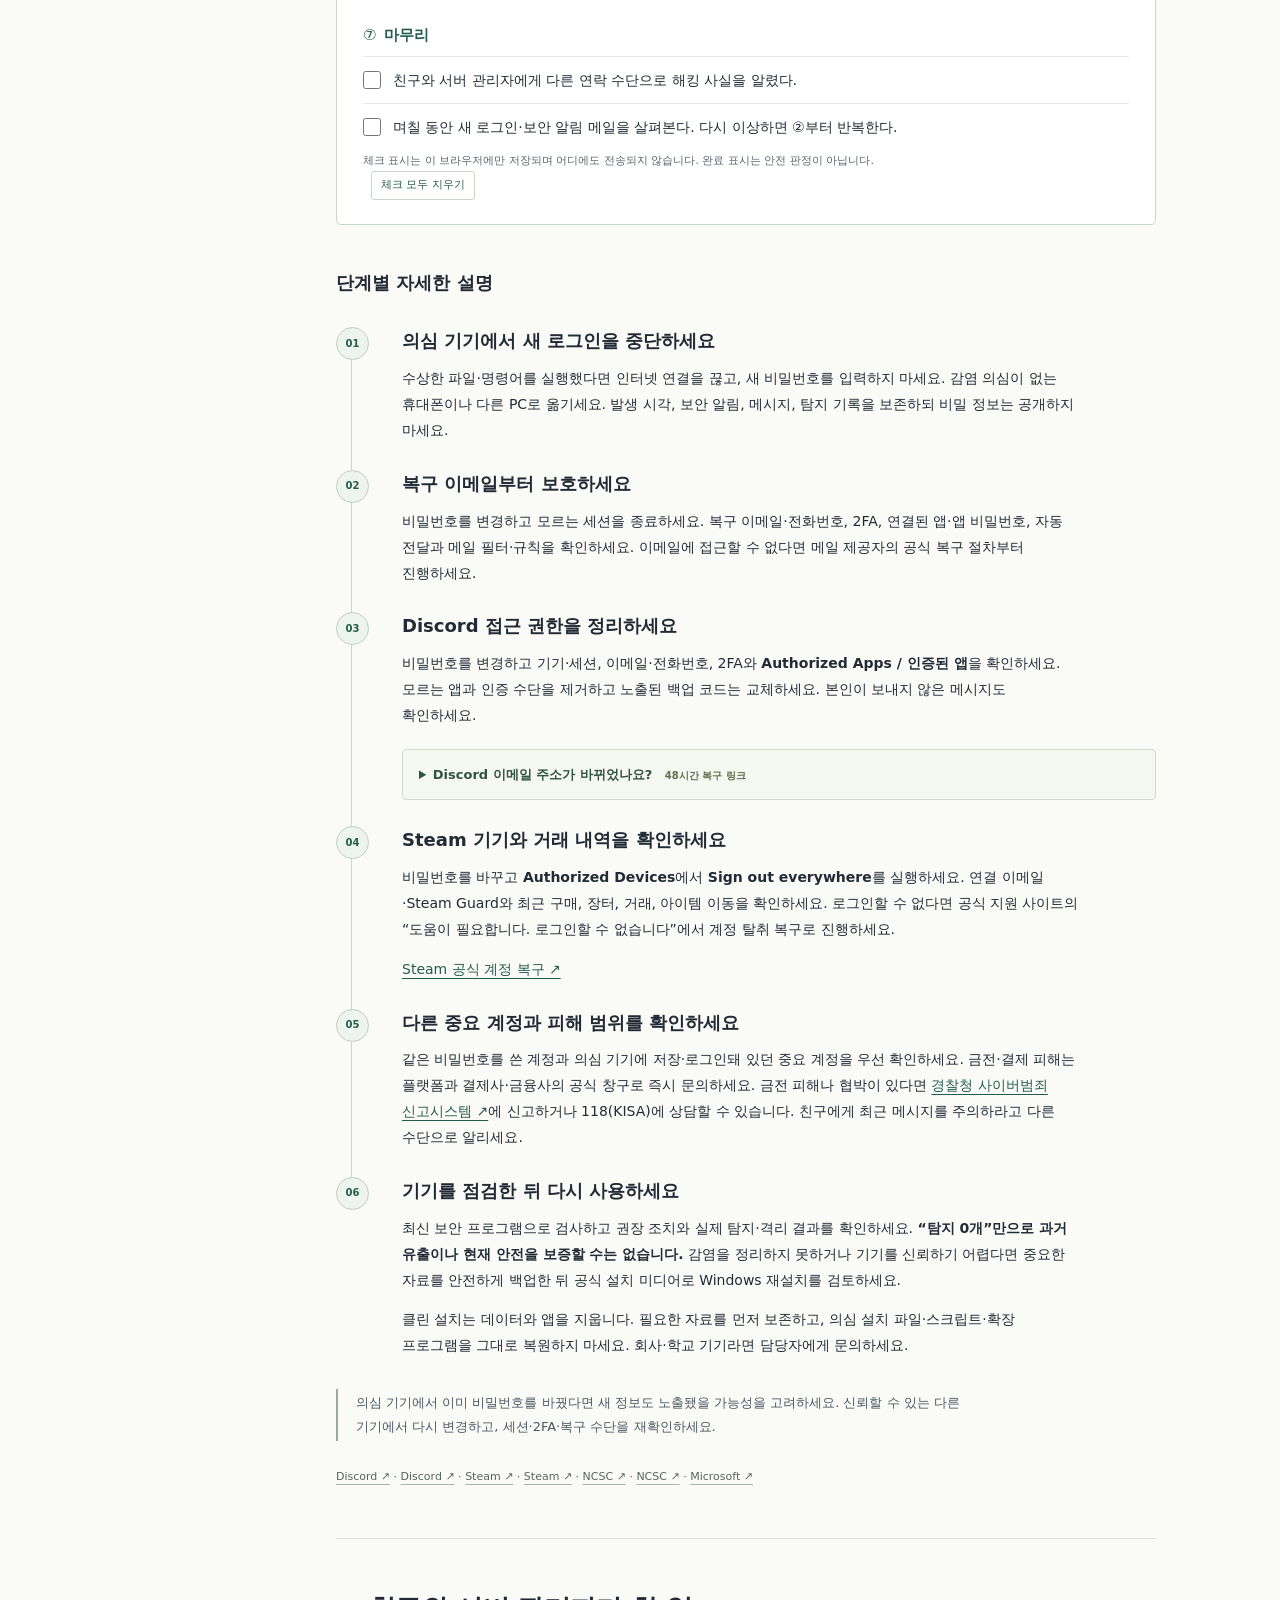
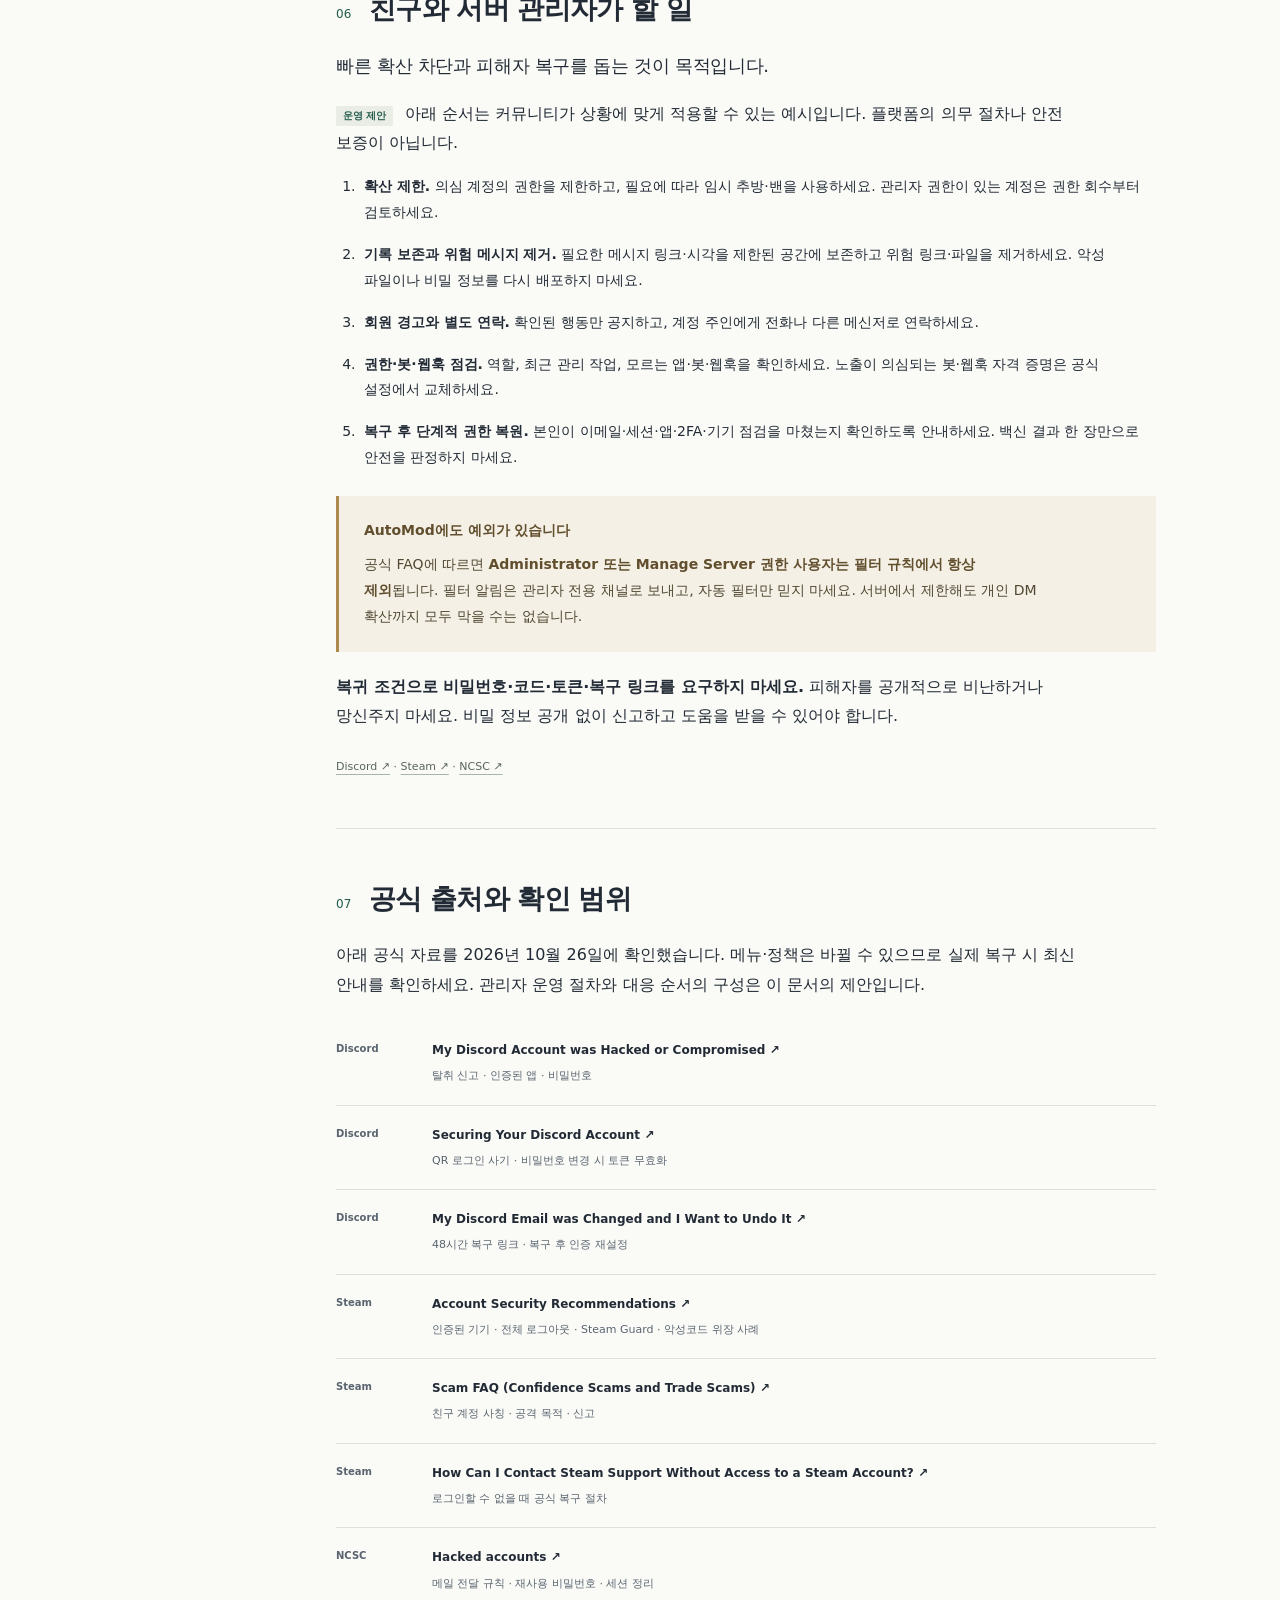
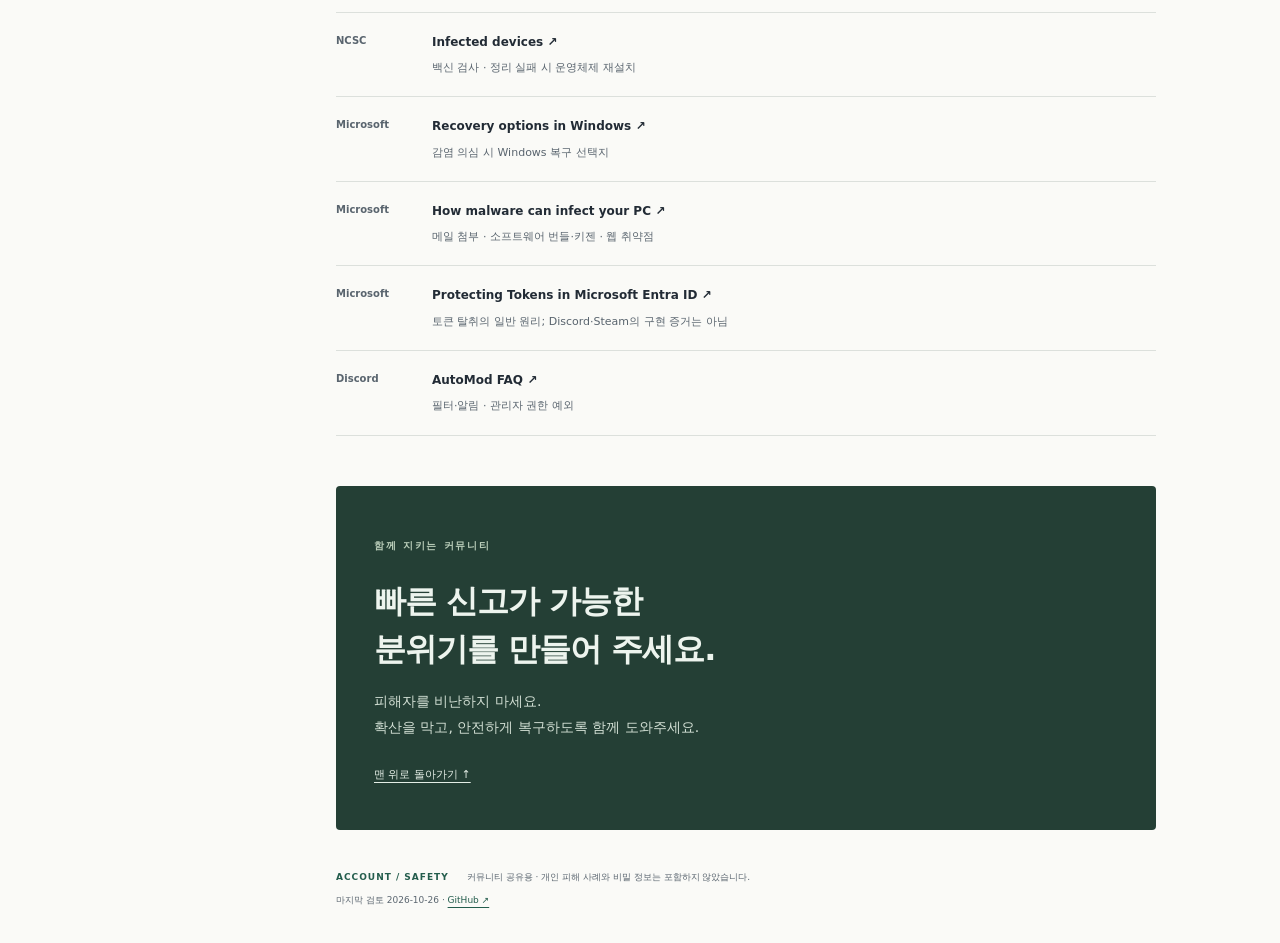
==== commit 25d4878a: "Add step-by-step recovery checklist with saved progress - Replace the 7-item collapsed checklist wit" ====
--- a/index.html
+++ b/index.html
@@ -36,6 +36,16 @@
 <p class="references"><a href="#source-discord-security">Discord ↗</a> · <a href="#source-steam">Steam ↗</a> · <a href="#source-ncsc">NCSC ↗</a></p></section><section id="recovery" aria-labelledby="title-recovery"><div class="section-heading"><span>05</span><h2 id="title-recovery">이미 피해가 발생했다면</h2></div>
 <p class="section-lead">신뢰할 수 있는 기기에서, 아래 순서로 진행하세요.</p>
 <p>이 절차는 일반적인 대응 안내입니다. 계정 상태와 실행한 행동에 따라 필요한 조치가 달라질 수 있습니다.</p>
+<div class="followlist" id="checklist"><div class="followlist-head"><h3>따라하기 체크리스트</h3><p>위에서부터 하나씩 체크하세요. <strong>순서가 중요합니다.</strong> 끝까지 하면 대부분의 계정 탈취는 정리됩니다. 다만 누구도 100%를 보증할 수는 없고, 가장 큰 차이를 만드는 건 ⑥의 클린 설치입니다.</p><p class="followlist-progress" aria-live="polite" hidden></p></div>
+<fieldset><legend><span>①</span>지금 바로 · 5분</legend><label><input type="checkbox"> 수상한 파일·프로그램을 실행한 PC의 인터넷(랜선·와이파이)을 끊었다.</label><label><input type="checkbox"> 그 PC에서는 이제 아무 데도 로그인하지 않는다. 아래 단계는 <strong>휴대폰이나 다른 PC</strong>로 한다.</label></fieldset>
+<fieldset><legend><span>②</span>이메일 · 가장 먼저</legend><p class="small">이메일을 뺏기면 다른 계정도 비밀번호 재설정으로 다시 뺏길 수 있습니다.</p><label><input type="checkbox"> 이메일 비밀번호를 다른 곳에 쓴 적 없는 새 비밀번호로 바꿨다.</label><label><input type="checkbox"> 이메일 보안 설정에서 모르는 기기·세션을 로그아웃했다.</label><label><input type="checkbox"> 복구용 전화번호·이메일이 내 것인지 확인했다.</label><label><input type="checkbox"> 메일 자동 전달·필터 규칙 중 내가 만들지 않은 것이 없는지 확인했다.</label><label><input type="checkbox"> 이메일 2단계 인증(2FA)을 켰다.</label></fieldset>
+<fieldset><legend><span>③</span>Discord</legend><label><input type="checkbox"> 이메일이 바뀌었다면: 원래 메일함의 변경 알림 메일에서 <strong>Start Account Recovery</strong>를 눌렀다. 48시간 안에만 되고, 주소가 <code>https://discord.com/wasntme/</code>로 시작하는지 확인한다.</label><label><input type="checkbox"> 비밀번호를 바꿨다. 공식 안내상 바꾸면 모든 기기에서 로그아웃됩니다.</label><label><input type="checkbox"> 사용자 설정(톱니바퀴) → <strong>인증된 앱(Authorized Apps)</strong>에서 모르는 앱을 지웠다.</label><label><input type="checkbox"> 2FA(인증 앱)를 다시 켜고, 새 백업 코드를 받아 안전한 곳에 보관했다.</label><label><input type="checkbox"> 내 계정으로 보내진 이상한 메시지를 지우고, 받은 사람에게 열지 말라고 알렸다.</label><label><input type="checkbox"> 로그인이 안 되면 <a href="https://dis.gd/hackedaccount">Discord 탈취 신고 ↗</a>로 접수했다.</label></fieldset>
+<fieldset><legend><span>④</span>Steam</legend><label><input type="checkbox"> 비밀번호를 바꿨다.</label><label><input type="checkbox"> <a href="https://store.steampowered.com/account/authorizeddevices">Authorized Devices ↗</a>에서 <strong>Sign out everywhere</strong>를 눌렀다.</label><label><input type="checkbox"> Steam Guard 모바일 인증기가 켜져 있고, 연결 이메일이 내 것인지 확인했다.</label><label><input type="checkbox"> 구매·장터·거래·아이템 내역에 모르는 기록이 없는지 확인했다.</label><label><input type="checkbox"> 로그인이 안 되면 <a href="https://help.steampowered.com/en/wizard/HelpWithLogin">Steam 공식 복구 ↗</a>로 진행했다.</label></fieldset>
+<fieldset><legend><span>⑤</span>나머지 계정과 피해</legend><label><input type="checkbox"> 감염된 PC의 브라우저에 저장돼 있던(자동 로그인되던) 계정의 비밀번호를 전부 바꿨다. 금융 → 이메일 → 게임 순으로.</label><label><input type="checkbox"> 같은 비밀번호를 쓰던 다른 사이트도 바꿨다.</label><label><input type="checkbox"> 금전 피해가 있으면 플랫폼 지원팀과 카드사·은행에 연락했다. Discord 결제는 카드사 환불(차지백)보다 Discord 지원팀에 먼저 알린다. 공식 안내상 차지백을 하면 계정이 정지될 수 있습니다.</label><label><input type="checkbox"> 금전 피해나 협박이 있으면 <a href="https://ecrm.police.go.kr/">경찰청 사이버범죄 신고시스템 ↗</a>에 신고하거나 118에 상담했다.</label></fieldset>
+<fieldset><legend><span>⑥</span>감염된 PC 정리</legend><label><input type="checkbox"> <strong>가장 확실한 방법:</strong> 사진·문서만 백업하고 Windows를 클린 설치했다. 실행 파일·크랙·설치 파일·브라우저 확장은 옮기지 않았다.</label><label><input type="checkbox"> 재설치가 어렵다면 최소한: 최신 Windows 보안이나 백신으로 전체 검사를 하고, 모르는 프로그램과 브라우저 확장을 지웠다. 이 경우에는 안전하다고 보증할 수 없습니다.</label></fieldset>
+<fieldset><legend><span>⑦</span>마무리</legend><label><input type="checkbox"> 친구와 서버 관리자에게 다른 연락 수단으로 해킹 사실을 알렸다.</label><label><input type="checkbox"> 며칠 동안 새 로그인·보안 알림 메일을 살펴본다. 다시 이상하면 ②부터 반복한다.</label></fieldset>
+<p class="small followlist-foot">체크 표시는 이 브라우저에만 저장되며 어디에도 전송되지 않습니다. 완료 표시는 안전 판정이 아닙니다. <button type="button" class="followlist-reset" hidden>체크 모두 지우기</button></p></div>
+<h3 class="steps-title">단계별 자세한 설명</h3>
 <ol class="recovery-steps">
 <li><div><h3>의심 기기에서 새 로그인을 중단하세요</h3><p>수상한 파일·명령어를 실행했다면 인터넷 연결을 끊고, 새 비밀번호를 입력하지 마세요. 감염 의심이 없는 휴대폰이나 다른 PC로 옮기세요. 발생 시각, 보안 알림, 메시지, 탐지 기록을 보존하되 비밀 정보는 공개하지 마세요.</p></div></li>
 <li><div><h3>복구 이메일부터 보호하세요</h3><p>비밀번호를 변경하고 모르는 세션을 종료하세요. 복구 이메일·전화번호, 2FA, 연결된 앱·앱 비밀번호, 자동 전달과 메일 필터·규칙을 확인하세요. 이메일에 접근할 수 없다면 메일 제공자의 공식 복구 절차부터 진행하세요.</p></div></li>
@@ -46,7 +56,6 @@
 <li><div><h3>기기를 점검한 뒤 다시 사용하세요</h3><p>최신 보안 프로그램으로 검사하고 권장 조치와 실제 탐지·격리 결과를 확인하세요. <strong>“탐지 0개”만으로 과거 유출이나 현재 안전을 보증할 수는 없습니다.</strong> 감염을 정리하지 못하거나 기기를 신뢰하기 어렵다면 중요한 자료를 안전하게 백업한 뒤 공식 설치 미디어로 Windows 재설치를 검토하세요.</p><p>클린 설치는 데이터와 앱을 지웁니다. 필요한 자료를 먼저 보존하고, 의심 설치 파일·스크립트·확장 프로그램을 그대로 복원하지 마세요. 회사·학교 기기라면 담당자에게 문의하세요.</p></div></li>
 </ol>
 <p class="note">의심 기기에서 이미 비밀번호를 바꿨다면 새 정보도 노출됐을 가능성을 고려하세요. 신뢰할 수 있는 다른 기기에서 다시 변경하고, 세션·2FA·복구 수단을 재확인하세요.</p>
-<details class="checklist"><summary>내 복구 체크리스트</summary><div><p class="small">체크는 현재 페이지에서만 유지됩니다. 완료 표시는 안전 판정을 뜻하지 않습니다.</p><label><input type="checkbox"> 신뢰할 수 있는 기기로 이동</label><label><input type="checkbox"> 이메일·복구 수단·전달 규칙 확인</label><label><input type="checkbox"> Discord 비밀번호·세션·앱·2FA 정리</label><label><input type="checkbox"> Steam 기기·Steam Guard·거래 확인</label><label><input type="checkbox"> 재사용 비밀번호·중요 계정 점검</label><label><input type="checkbox"> 기기 검사·필요한 복구 진행</label><label><input type="checkbox"> 친구·관리자에게 다른 수단으로 알림</label></div></details>
 <p class="references"><a href="#source-discord">Discord ↗</a> · <a href="#source-email-recovery">Discord ↗</a> · <a href="#source-steam">Steam ↗</a> · <a href="#source-steam-recovery">Steam ↗</a> · <a href="#source-ncsc">NCSC ↗</a> · <a href="#source-device">NCSC ↗</a> · <a href="#source-windows">Microsoft ↗</a></p></section><section id="moderators" aria-labelledby="title-moderators"><div class="section-heading"><span>06</span><h2 id="title-moderators">친구와 서버 관리자가 할 일</h2></div>
 <p class="section-lead">빠른 확산 차단과 피해자 복구를 돕는 것이 목적입니다.</p>
 <p><span class="tag">운영 제안</span> 아래 순서는 커뮤니티가 상황에 맞게 적용할 수 있는 예시입니다. 플랫폼의 의무 절차나 안전 보증이 아닙니다.</p>
--- a/assets/style.css
+++ b/assets/style.css
@@ -3,6 +3,7 @@
 *{box-sizing:border-box}html{scroll-behavior:smooth;scroll-padding-top:110px}body{margin:0;background:var(--paper);color:var(--ink);font-family:var(--sans);font-size:16px;line-height:1.85;word-break:keep-all;overflow-wrap:anywhere}a{color:var(--green);text-underline-offset:4px}a:hover{text-decoration-thickness:2px}button,input,summary,a{-webkit-tap-highlight-color:transparent}a:focus-visible,summary:focus-visible,input:focus-visible{outline:3px solid #a65a26;outline-offset:5px;border-radius:2px}::selection{background:#d5e9db}img{max-width:100%}h1,h2,h3,p,figure,blockquote{margin:0}p+p{margin-top:14px}strong{font-weight:680}ul,ol{margin:16px 0;padding-left:24px}li{padding-left:4px}li+li{margin-top:8px}code{font-size:.86em;background:#e9eee9;padding:2px 5px;border-radius:3px;word-break:break-all}section{padding:50px 0;border-top:1px solid var(--line)}h2{font-size:27px;line-height:1.45;letter-spacing:-.8px;font-weight:700}h3{font-size:18px;line-height:1.6;margin:28px 0 10px}p{max-width:76ch}.skip-link{position:fixed;top:-100px;left:16px;z-index:10;background:var(--ink);color:white;padding:12px 20px}.skip-link:focus{top:8px}
 .topbar{position:sticky;top:0;background:rgba(250,250,247,.97);border-bottom:1px solid var(--line);z-index:5}.topbar-inner{max-width:1280px;margin:auto;padding:19px 42px;display:flex;align-items:center;justify-content:space-between;gap:16px}.brand{display:flex;align-items:center;gap:12px;text-decoration:none;color:var(--ink);font-size:13px;font-weight:750;letter-spacing:1.5px;line-height:1.4}.brand-sub{display:block;font-size:11px;font-weight:450;letter-spacing:.2px;color:var(--muted);margin-top:4px}.language{display:flex;gap:3px;padding:3px;border:1px solid #cbd2cc;border-radius:6px}.language a{font-size:12px;line-height:1.4;color:var(--muted);text-decoration:none;padding:8px 13px;border-radius:3px}.language a[aria-current]{color:var(--white);background:var(--green);font-weight:650}.page-layout{max-width:1280px;margin:auto;padding:0 42px;display:grid;grid-template-columns:224px minmax(0,1fr);gap:70px}.sidebar{position:sticky;top:126px;align-self:start;padding:0 24px 0 0;margin-top:66px;border-right:1px solid var(--line)}.nav-title{font-size:11px;font-weight:700;letter-spacing:1.5px;color:var(--muted);padding:0 12px 16px}.sidebar nav{display:flex;flex-direction:column;gap:4px}.sidebar nav a{display:flex;gap:13px;padding:8px 12px;color:var(--muted);font-size:13px;text-decoration:none;border-radius:3px;line-height:1.7}.sidebar nav a span{font-size:10px;letter-spacing:.5px;color:#7e8983;align-self:center}.sidebar nav a:hover,.sidebar nav a[aria-current]{color:var(--green);background:#eaf0e9}.sidebar nav a[aria-current]{font-weight:650}.sidebar-note{font-size:10px;color:var(--muted);margin:34px 12px 0;line-height:1.7}.status-dot{display:inline-block;width:5px;height:5px;background:var(--green);border-radius:50%;margin-right:6px}.sidebar-note time{display:block;color:var(--ink);font-size:12px;font-variant-numeric:tabular-nums;margin:5px 0 14px}.sidebar-note p{font-size:11px}main{min-width:0;max-width:820px}.hero{padding:67px 0 38px}.eyebrow{color:var(--green);font-size:10px;font-weight:750;letter-spacing:1.8px;line-height:1.7}.hero h1{font-size:clamp(36px,4.15vw,57px);line-height:1.25;font-weight:720;letter-spacing:-2.6px;margin:23px 0 22px}.hero h1 em{font-style:normal;color:var(--green)}.hero-lead{font-size:18px;line-height:1.8;letter-spacing:-.4px;color:#45515b}.hero-context{font-size:12px;color:var(--muted);margin-top:19px}.hero-actions{display:flex;align-items:center;flex-wrap:wrap;gap:26px;margin-top:27px}.button{display:inline-flex;align-items:center;justify-content:space-between;gap:25px;text-decoration:none;border-radius:4px;padding:12px 19px;font-size:13px;font-weight:600}.primary{background:var(--green);color:white}.primary:hover{background:#1c4a3d}.text-link{font-size:12px;text-decoration:none}.text-link span{margin-left:12px}.start-here{padding:23px 27px 19px;border:1px solid #cedace;background:var(--green-light);border-radius:5px}.start-label{font-size:11px;color:var(--green);font-weight:700;letter-spacing:.6px}.start-here ol{padding:0;margin:10px 0;list-style:none;display:grid;grid-template-columns:repeat(3,1fr);gap:12px}.start-here li{padding:0;margin:0;font-size:15px;font-weight:650;line-height:1.6;display:flex;align-items:baseline;gap:11px}.start-here li+li{border-left:1px solid #cbd9cd;padding-left:16px}.start-here li span{font-size:10px;font-weight:500;color:var(--green)}.start-here p{font-size:12px;color:#4b6456;margin-top:14px}.scope-note{display:flex;gap:24px;padding:26px 0 34px;font-size:11px;line-height:1.9;color:var(--muted)}.scope-note strong{flex:0 0 auto;font-size:11px}.section-heading{display:flex;gap:18px;align-items:baseline;margin-bottom:22px}.section-heading>span{color:var(--green);font-size:12px;font-variant-numeric:tabular-nums}.section-lead{font-size:18px;line-height:1.8;letter-spacing:-.3px;margin-bottom:16px}.definitions{margin:22px 0 28px}.definitions>div{display:grid;grid-template-columns:154px 1fr;border-bottom:1px solid var(--line);padding:18px 0;gap:22px}.definitions dt{font-size:14px;font-weight:650}.definitions dd{margin:0;font-size:14px;color:#4b5761}.attack-flow{margin:30px 0;background:#f0f1eb;border:1px solid #e0e2da;padding:20px 24px}.attack-flow figcaption{font-size:11px;color:var(--muted)}.attack-flow ol{display:flex;gap:16px;list-style:none;margin:14px 0 0;padding:0}.attack-flow li{position:relative;font-size:12px;flex:1;padding:0 13px 0 0;line-height:1.7;margin:0}.attack-flow li:not(:last-child):after{content:'→';position:absolute;right:0;color:#67766c}.note{font-size:13px;border-left:2px solid #9baa9c;padding:2px 0 2px 18px;margin-top:24px;color:#4b5861}.references{font-size:11px;color:var(--muted);margin-top:25px;line-height:2}.references a{color:#58665e;text-decoration-color:#a8b5ab}.principle{padding:26px 28px;background:var(--green-light);margin:28px 0;color:#254b3d;border-radius:4px}.principle strong{font-size:21px;letter-spacing:-.5px}.principle p{font-size:14px;margin-top:9px}blockquote{margin:30px 0;padding:18px 0 18px 24px;border-left:3px solid #9eb29f;font-size:26px;line-height:1.7;color:var(--green);letter-spacing:-1px}.two-column{display:grid;grid-template-columns:1fr 1fr;gap:36px}.two-column h3{margin-top:4px}.two-column ul{font-size:14px;padding-left:18px}.two-column li+li{margin-top:12px}.warning{margin:25px 0 20px;padding:22px 25px;border-left:3px solid #ae8a4e;background:#f4f0e6;font-size:14px;color:#514832}.warning strong{color:#614e2d}.warning p{margin-top:8px}.recovery-steps{counter-reset:step;list-style:none;padding:0;margin:30px 0}.recovery-steps>li{position:relative;counter-increment:step;padding:0 0 26px 50px;margin:0;border-left:1px solid #ccd7cd;margin-left:15px}.recovery-steps>li:last-child{border-left-color:transparent;padding-bottom:0}.recovery-steps>li:before{content:counter(step,decimal-leading-zero);position:absolute;left:-16px;top:0;width:31px;height:31px;background:var(--green-light);border:1px solid #bfcfc1;border-radius:50%;display:grid;place-items:center;font-size:10px;font-weight:700;color:var(--green)}.recovery-steps h3{margin:0 0 10px;font-size:18px}.recovery-steps p{font-size:14px}.recovery-detail,.checklist{border:1px solid #d1dacf;border-radius:4px;margin-top:20px;background:#f5f7f1}.recovery-detail summary,.checklist summary{padding:13px 16px;font-size:13px;cursor:pointer;font-weight:650;line-height:1.8;color:#315343}.recovery-detail summary span{font-size:10px;display:inline-block;margin-left:8px;color:#666d4b}.recovery-detail>div,.checklist>div{padding:4px 18px 19px}.recovery-detail p{font-size:13px}.small{font-size:11px;color:var(--muted);margin-bottom:15px}.checklist label{display:flex;align-items:baseline;gap:10px;font-size:14px;padding:9px 0;cursor:pointer;border-top:1px solid #e0e6dc}.checklist input{accent-color:var(--green);flex:0 0 auto;width:16px;height:16px;align-self:flex-start;margin:5px 0 0}.tag{font-size:10px;font-weight:650;display:inline-block;background:#e9ede5;color:var(--green);padding:1px 7px;margin-right:6px;border-radius:2px}.plain-steps li{font-size:14px;margin-top:16px}.sources{list-style:none;margin:22px 0 0;padding:0}.sources>li{position:relative;scroll-margin-top:115px;padding:18px 0 18px 96px;border-bottom:1px solid var(--line);margin:0;font-size:12px}.source-org{position:absolute;left:0;top:19px;font-size:10px;font-weight:650;color:var(--muted)}.sources a{color:var(--ink);text-decoration:none;font-weight:600;line-height:1.7}.sources a:hover{text-decoration:underline}.sources p{font-size:11px;color:var(--muted);margin-top:5px}.closing{padding:43px 38px;margin:0 0 40px;background:#243f35;color:#edf4ee;border-radius:4px}.closing .eyebrow{color:#b9cdb9}.closing h2{font-size:32px;letter-spacing:-1px;line-height:1.5;margin:19px 0 16px}.closing p{font-size:14px;color:#d2dfd4}.closing a{display:inline-block;color:#e4eee6;font-size:11px;margin-top:24px}footer{display:flex;flex-wrap:wrap;gap:7px 18px;font-size:9px;color:var(--muted);padding-bottom:35px;line-height:1.7}footer>span{font-weight:750;letter-spacing:1px;color:var(--green)}footer p:last-child{width:100%;margin:0}
 html[lang=en] body{word-break:normal}html[lang=en] .hero h1{font-size:clamp(34px,3.8vw,50px);letter-spacing:-1.8px}html[lang=en] .start-here li{font-size:13px}
+.followlist{margin:30px 0 10px;padding:24px 26px 18px;border:1px solid #c7d6c9;border-radius:5px;background:var(--white);scroll-margin-top:110px}.followlist-head h3{margin:0 0 8px;font-size:20px}.followlist-head p{font-size:14px;color:#45515b}.followlist-progress{margin-top:12px;font-size:13px;font-weight:650;color:var(--green)}.followlist fieldset{border:0;margin:24px 0 0;padding:0;min-width:0}.followlist legend{display:flex;gap:8px;padding:0;margin-bottom:6px;font-size:15px;font-weight:700;color:var(--green)}.followlist legend span{font-weight:500}.followlist .small{margin:0 0 6px}.followlist label{display:flex;align-items:flex-start;gap:12px;padding:11px 0;border-top:1px solid #e3e8e0;font-size:14px;line-height:1.75;cursor:pointer}.followlist input{accent-color:var(--green);flex:0 0 auto;width:18px;height:18px;margin:3px 0 0}.followlist label:has(input:checked){color:var(--muted);text-decoration:line-through;text-decoration-color:#a8b5ab}.followlist-foot{margin:20px 0 0}.followlist-reset{margin-left:8px;padding:3px 9px;font:inherit;font-size:11px;color:var(--green);background:none;border:1px solid #c7d6c9;border-radius:3px;cursor:pointer}.steps-title{margin-top:44px}@media(max-width:760px){.followlist{padding:19px 16px 14px}.followlist label{font-size:13px}}@media print{.followlist-reset{display:none}}
 .author-note{margin:0 0 34px;padding:21px 24px;background:#f0f1eb;border:1px solid #dce0d5;border-radius:4px}.author-note h2{font-size:14px;letter-spacing:0;line-height:1.6;margin-bottom:9px}.author-note p{font-size:12px;line-height:1.9;color:#4b5861}.entry-paths{margin:28px 0;padding:20px 24px;background:#f0f1eb;border:1px solid #e0e2da}.entry-paths figcaption{font-size:11px;color:var(--muted);line-height:1.8}.entry-paths dl{margin:13px 0 0}.entry-paths dl>div{display:grid;grid-template-columns:minmax(135px,.8fr) minmax(0,1.2fr);gap:22px;padding:16px 0;border-top:1px solid #d9ddd2}.entry-paths dt{font-size:13px;font-weight:650;line-height:1.8}.entry-paths dd{margin:0;font-size:12px;line-height:1.9;color:#4b5761}.entry-paths dd span{display:block;color:var(--green);margin-top:4px}.entry-paths+ h3{margin-top:28px}
 @media(max-width:760px){.author-note{padding:18px 19px;margin-bottom:28px}.author-note h2{font-size:13px}.author-note p{font-size:11px}.entry-paths{padding:18px}.entry-paths figcaption{font-size:10px}.entry-paths dl>div{display:block;padding:14px 0}.entry-paths dt{font-size:12px;margin-bottom:6px}.entry-paths dd{font-size:12px}}
 @media print{.entry-paths,.author-note{break-inside:avoid}}
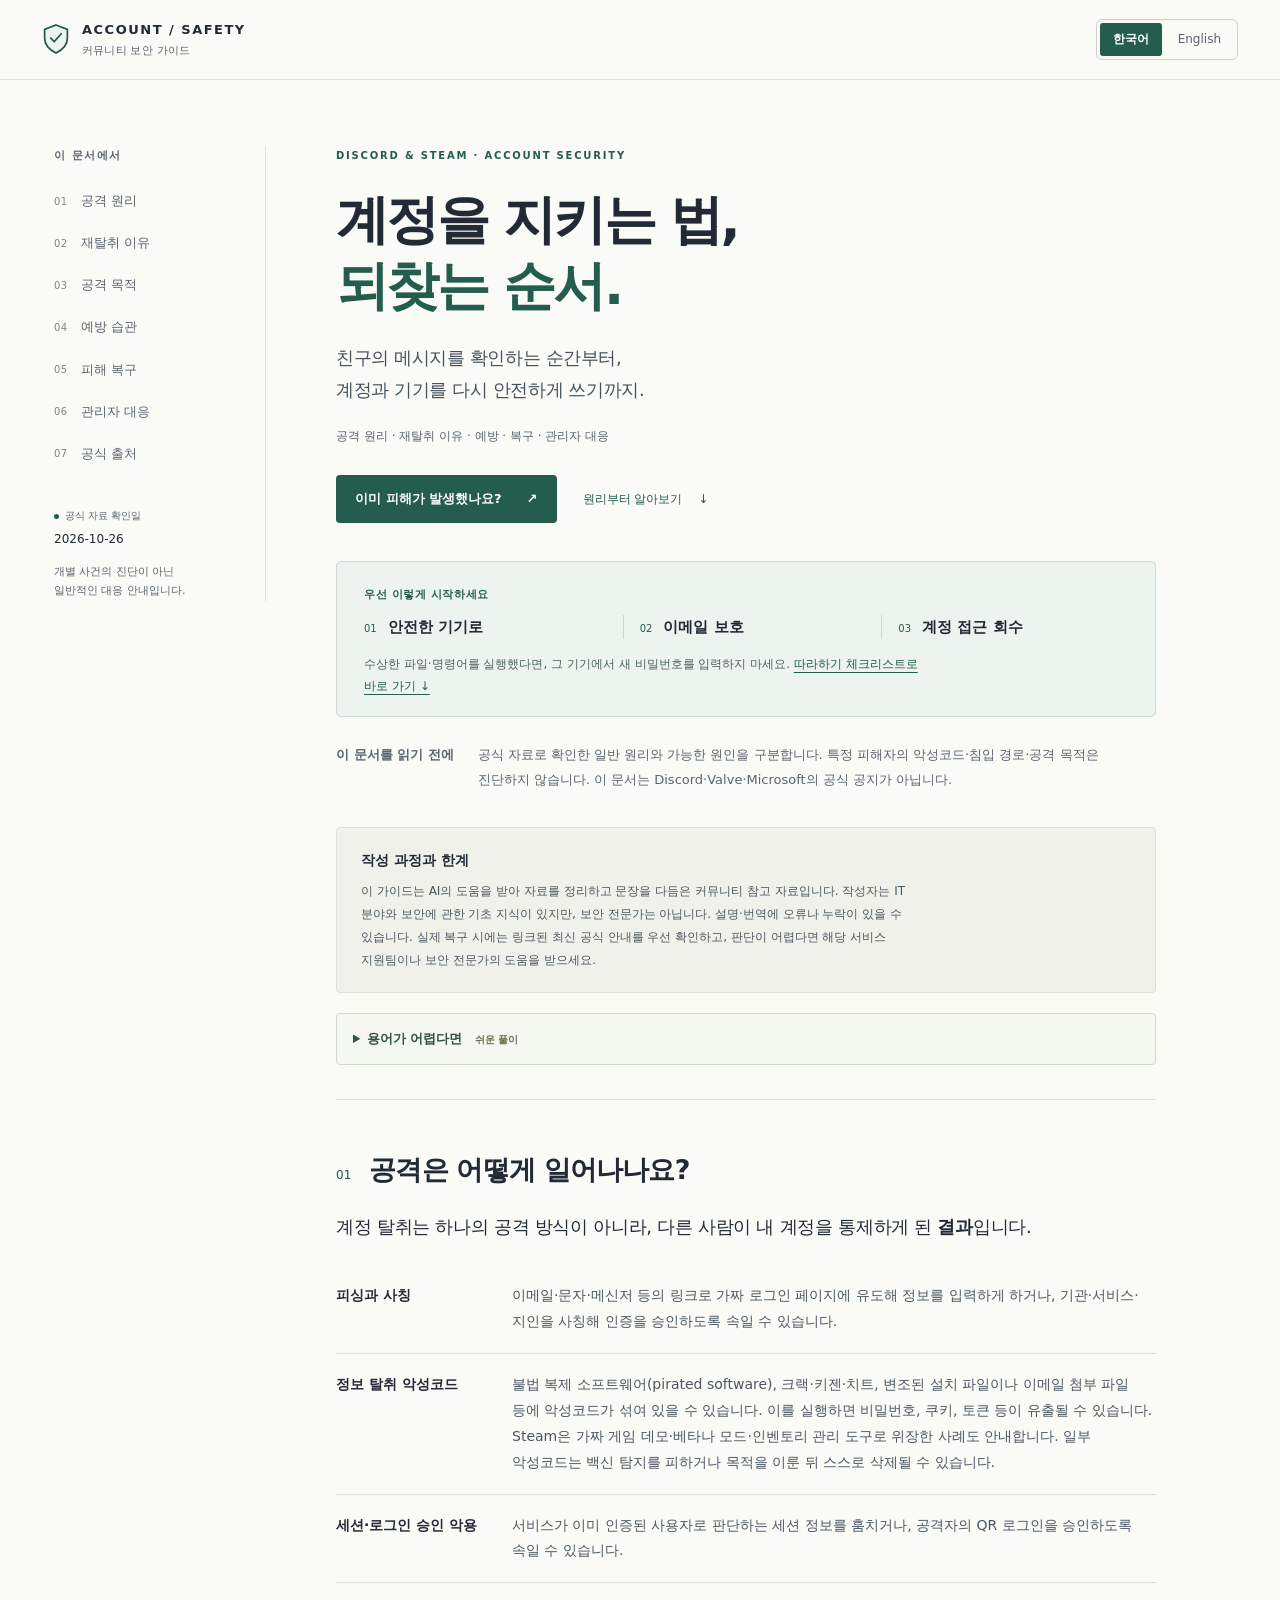
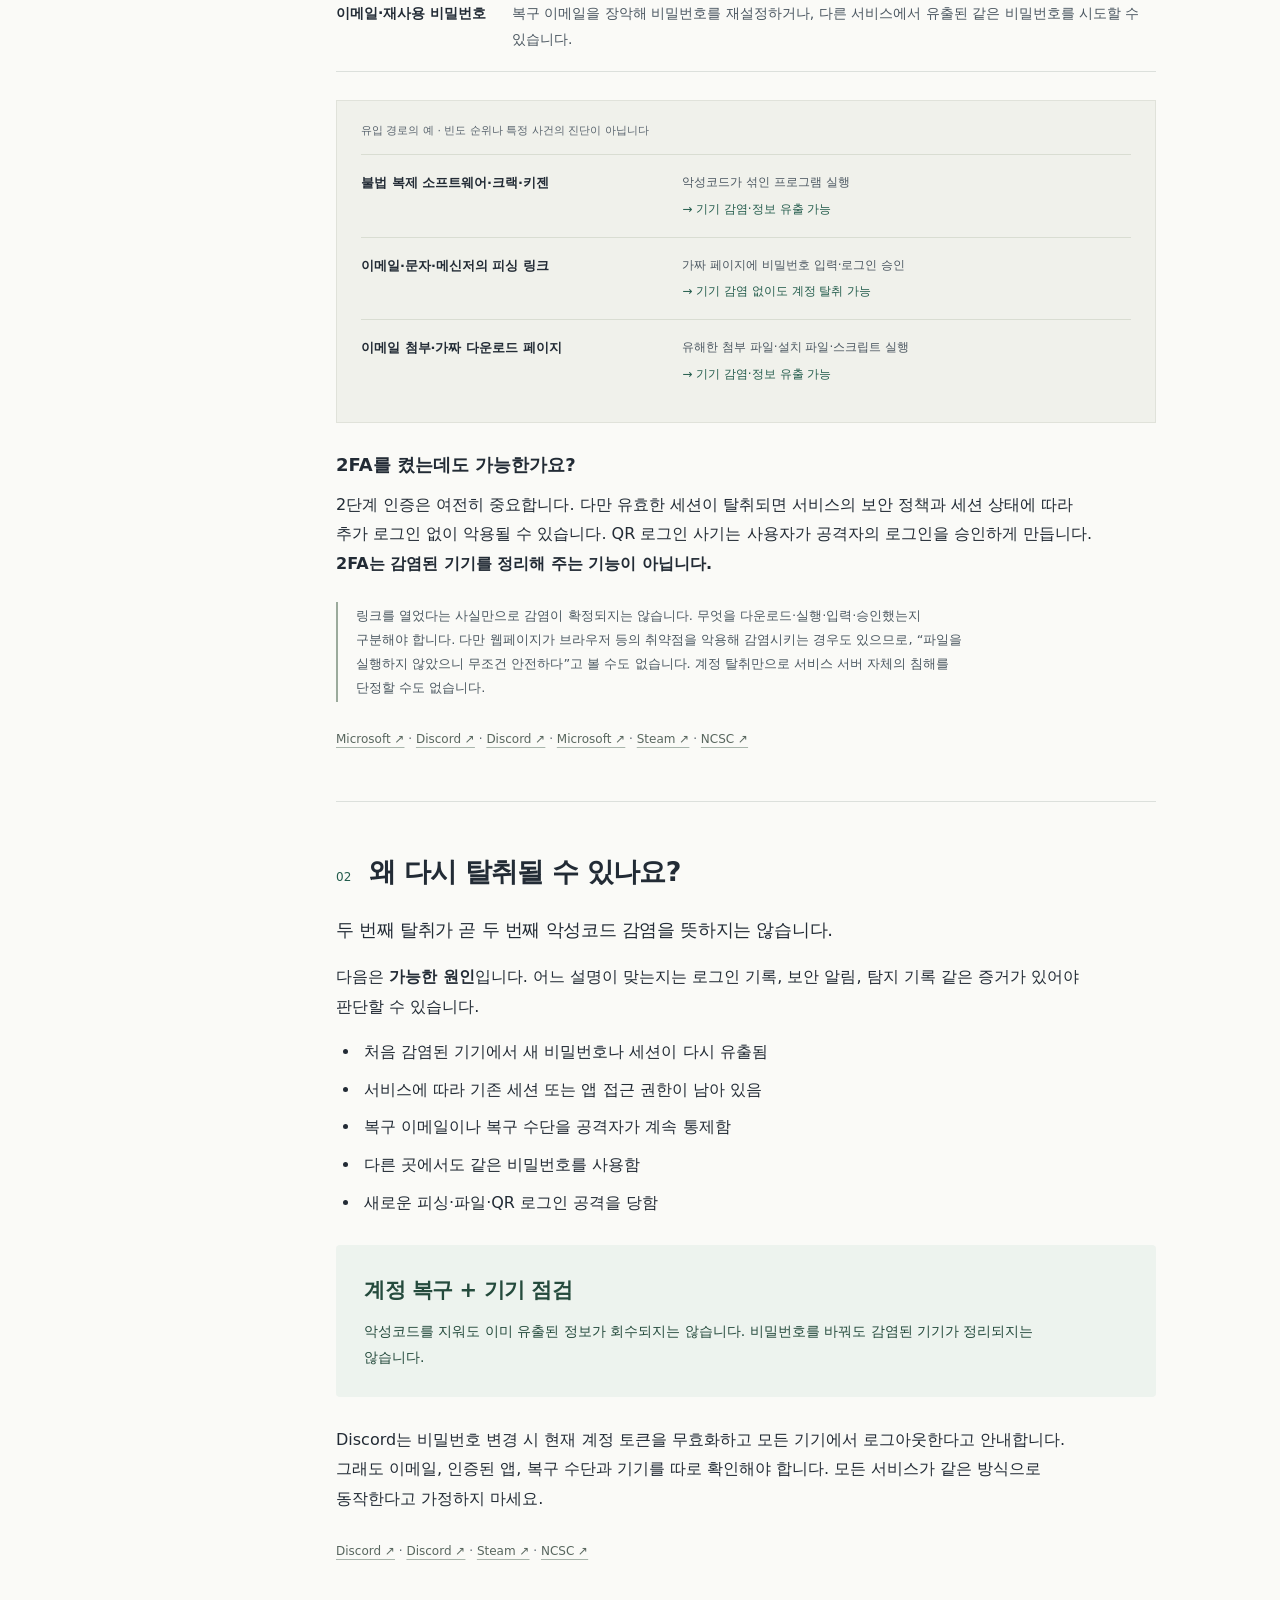
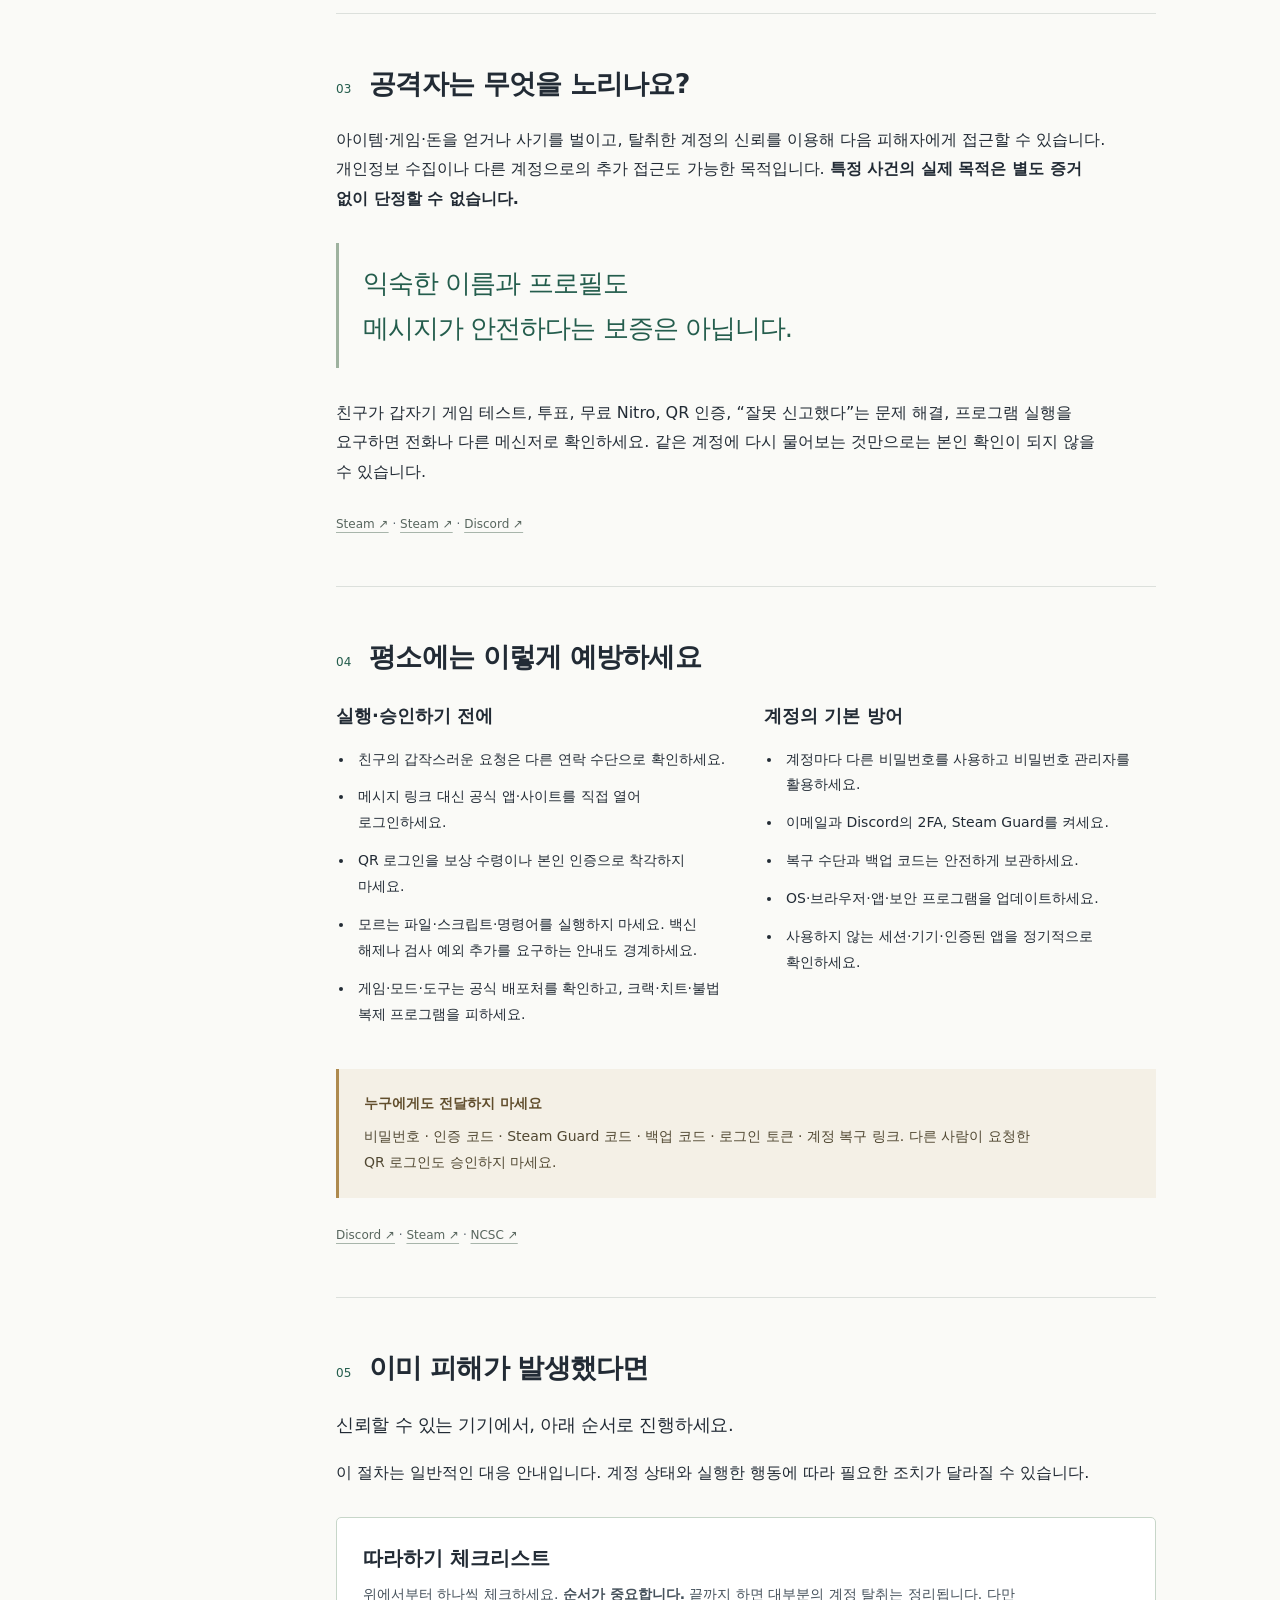
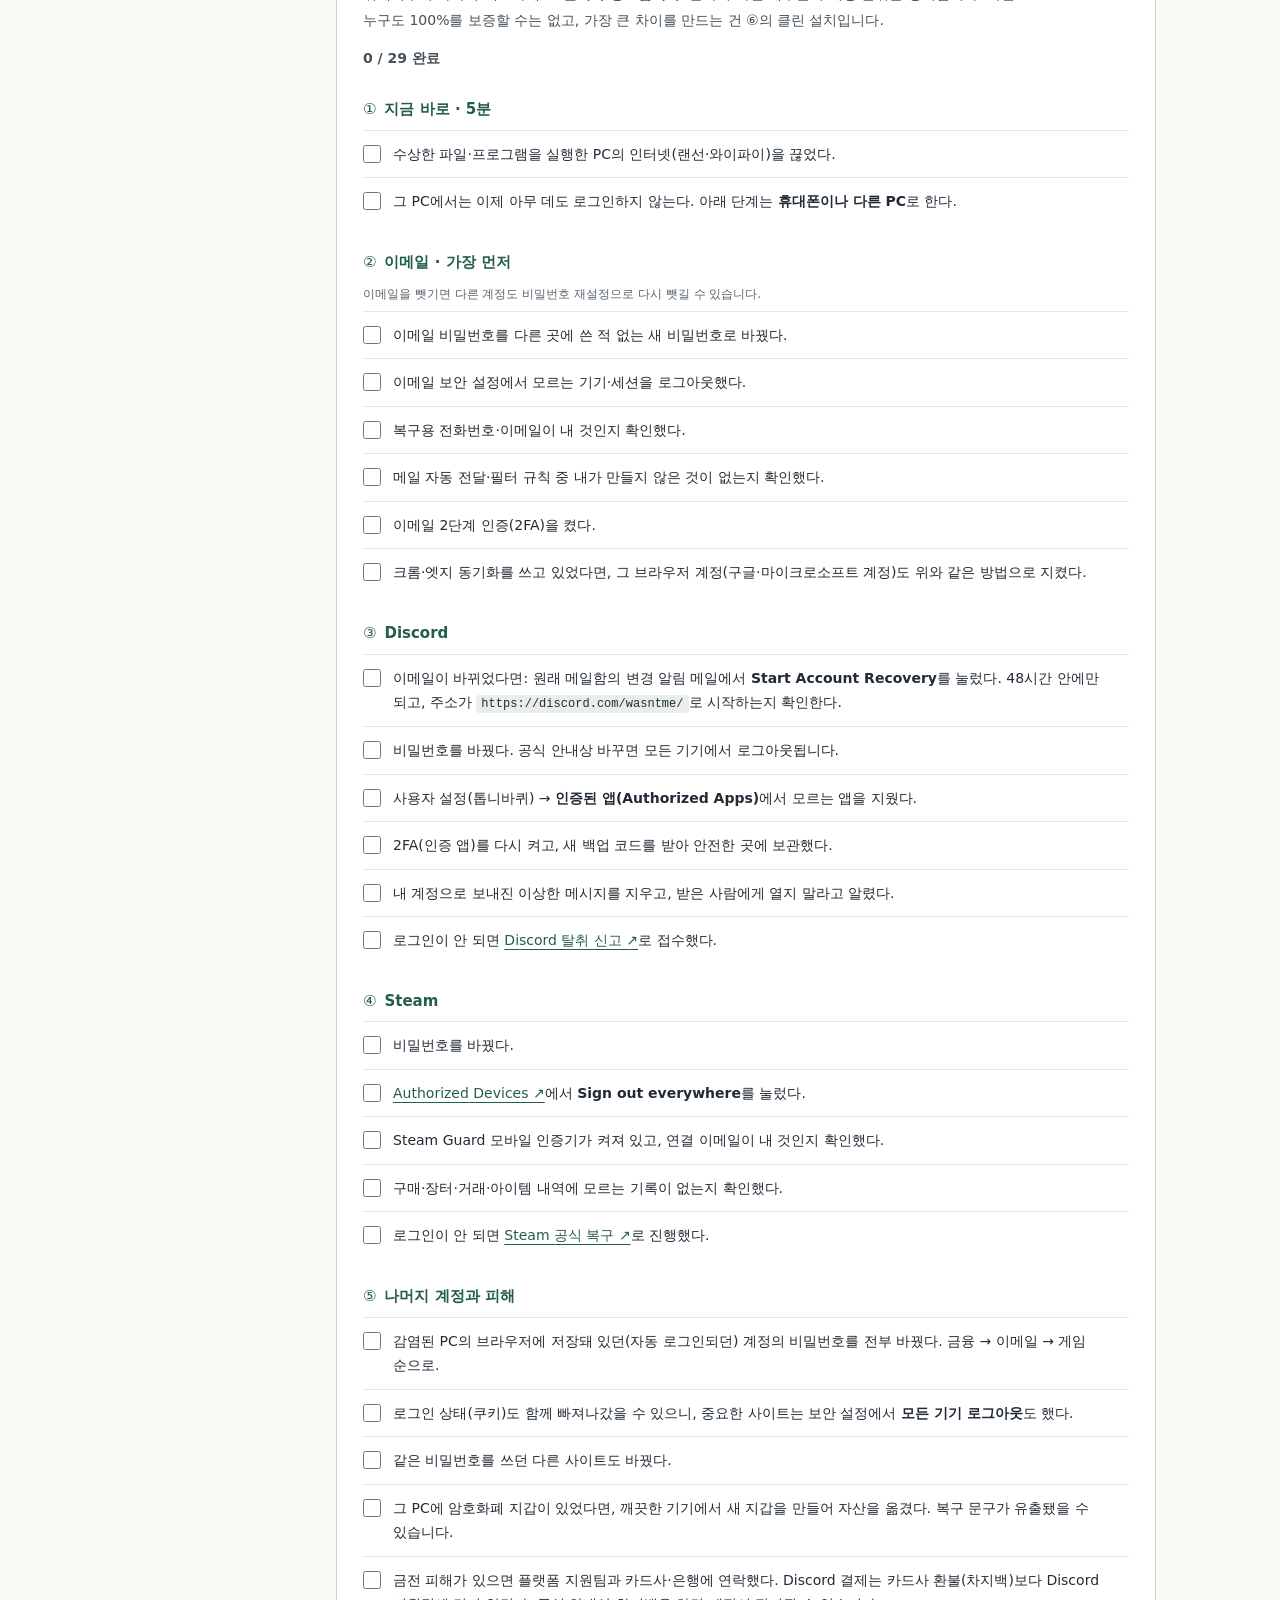
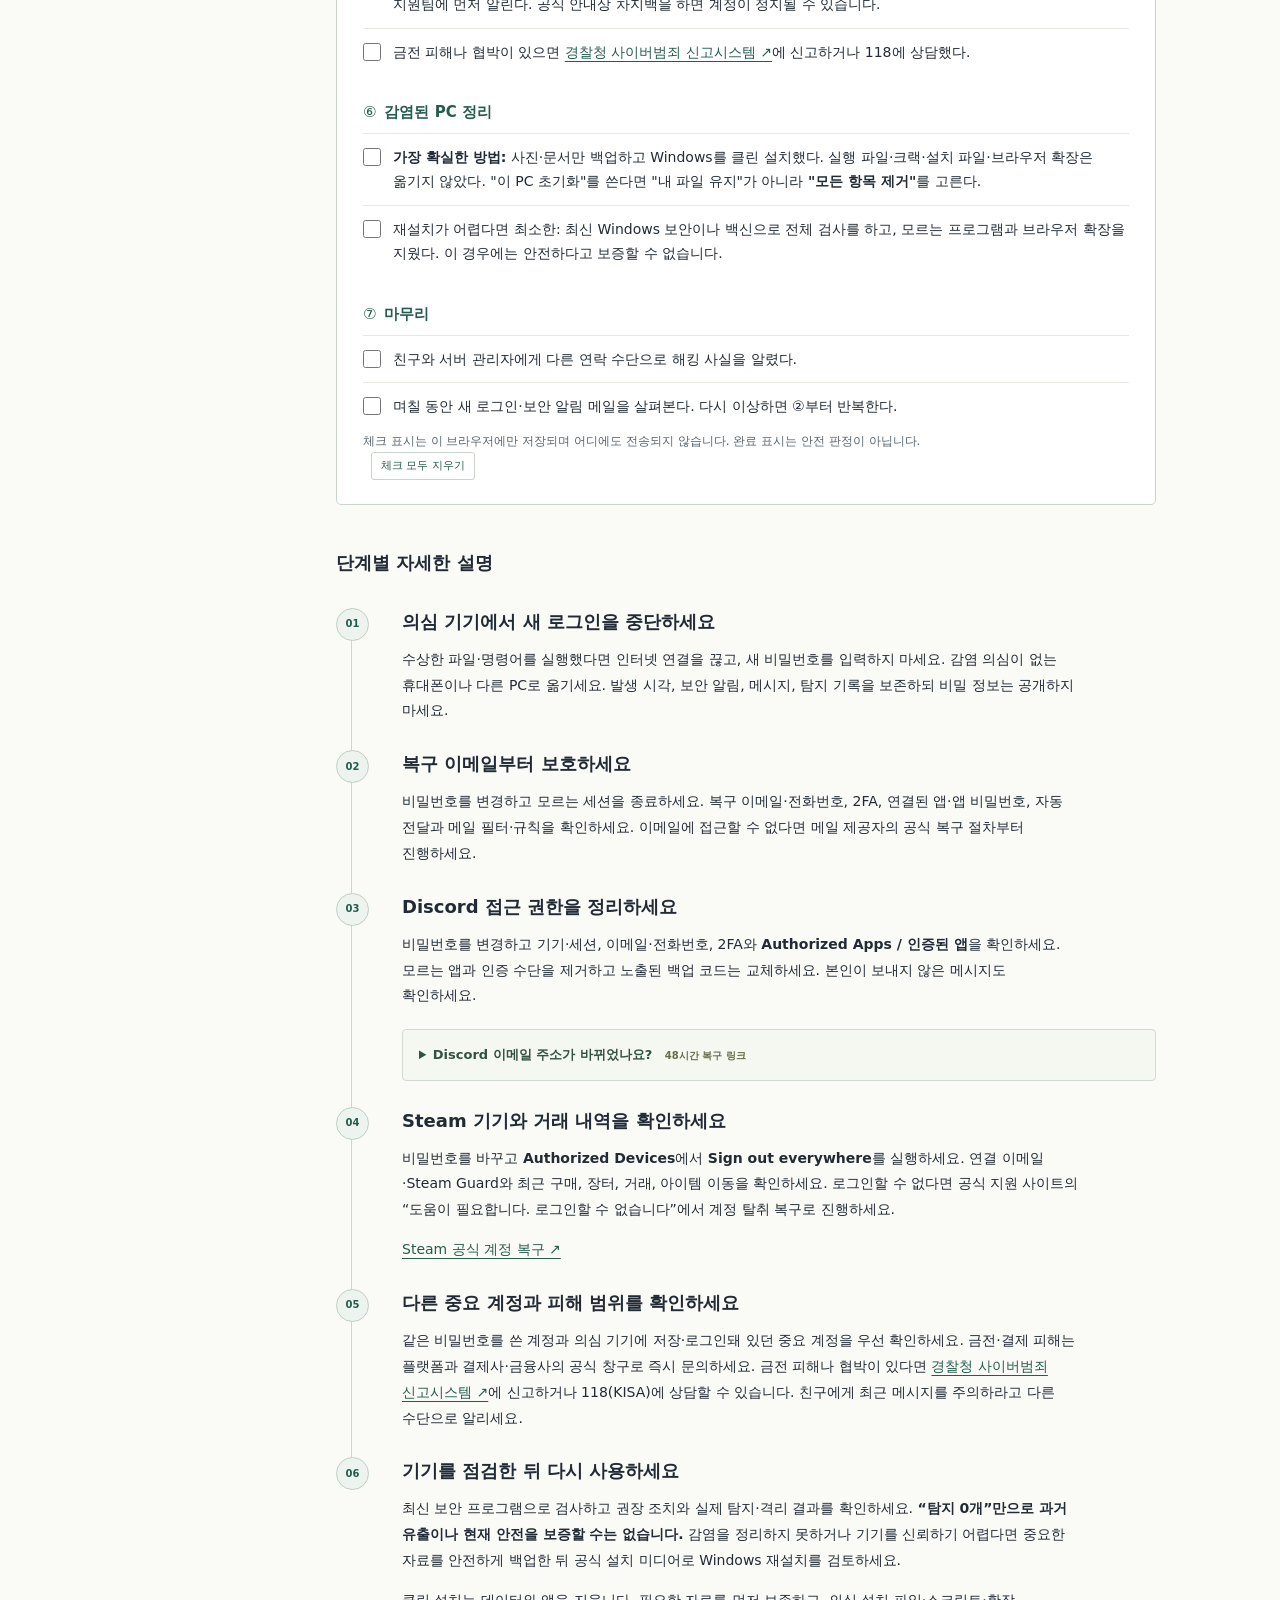
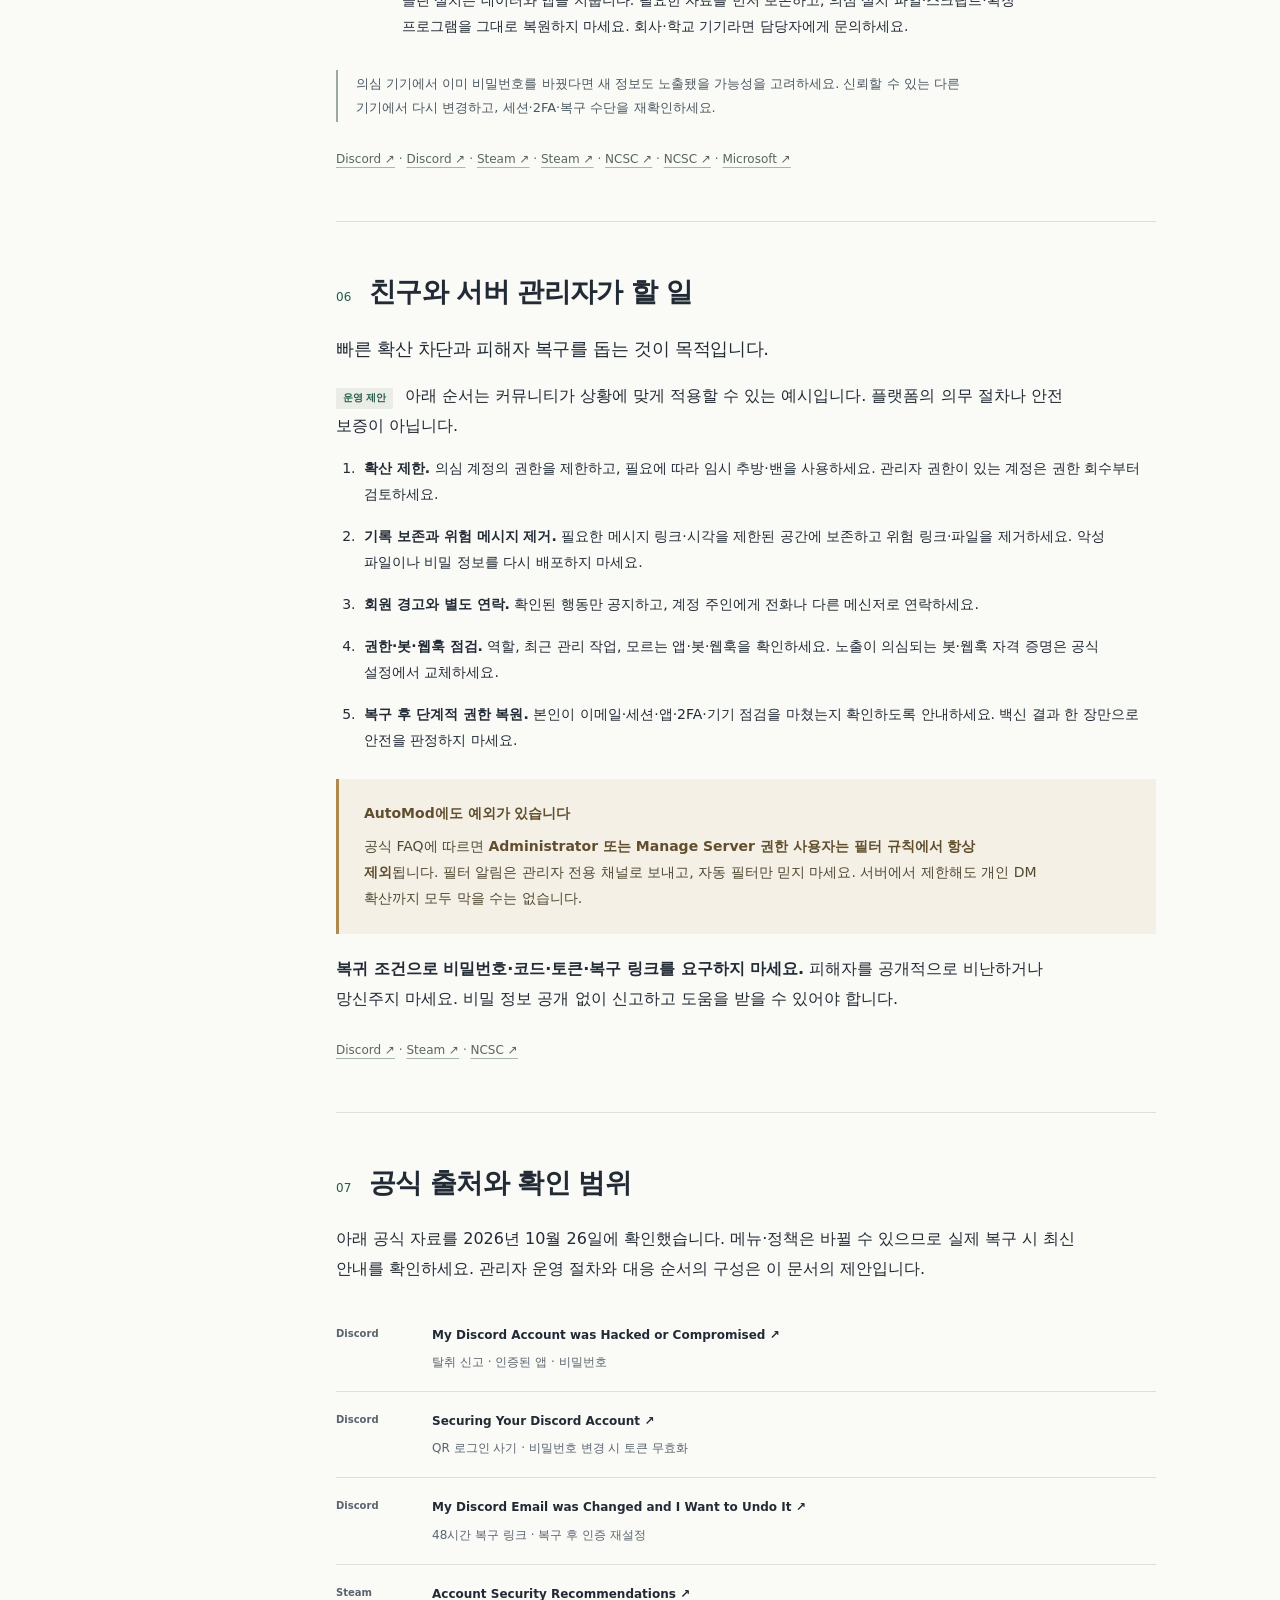
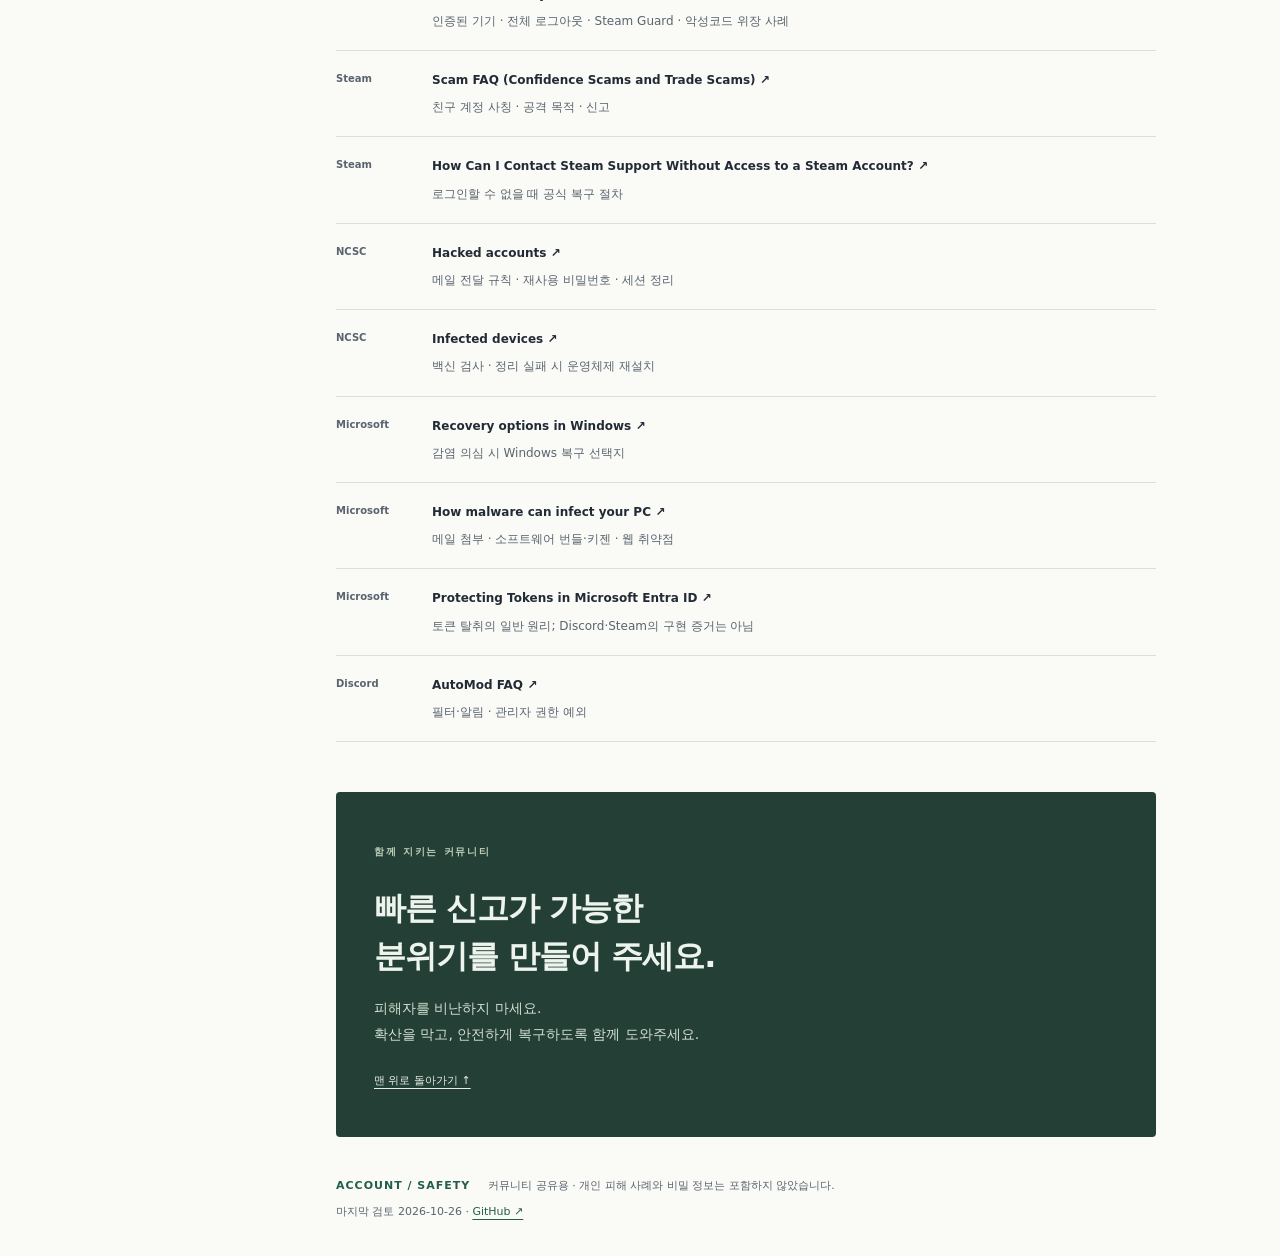
==== commit 475c0c26: "Add session, sync, reset and wallet steps plus a plain-language glossary - Checklist: sign out all d" ====
--- a/index.html
+++ b/index.html
@@ -1,12 +1,13 @@
 <!doctype html>
-<html lang="ko"><head><meta charset="utf-8"><meta name="viewport" content="width=device-width, initial-scale=1"><title>Discord·Steam 계정 탈취 예방·복구 가이드</title><meta name="description" content="공격 원리부터 재탈취 이유, 예방, 계정·기기 복구와 서버 관리자 대응까지. 공식 자료를 바탕으로 정리한 커뮤니티 가이드."><meta name="color-scheme" content="light"><meta name="referrer" content="strict-origin-when-cross-origin"><meta property="og:type" content="website"><meta property="og:title" content="Discord·Steam 계정 탈취 예방·복구 가이드"><meta property="og:description" content="공격 원리부터 재탈취 이유, 예방, 계정·기기 복구와 서버 관리자 대응까지. 공식 자료를 바탕으로 정리한 커뮤니티 가이드."><link rel="icon" href="assets/shield.svg" type="image/svg+xml"><link rel="stylesheet" href="assets/style.css"><link rel="alternate" hreflang="ko" href="index.html"><link rel="alternate" hreflang="en" href="en.html"><script src="assets/site.js" defer></script></head>
+<html lang="ko"><head><meta charset="utf-8"><meta name="viewport" content="width=device-width, initial-scale=1"><title>Discord·Steam 계정 탈취 예방·복구 가이드</title><meta name="description" content="공격 원리부터 재탈취 이유, 예방, 계정·기기 복구와 서버 관리자 대응까지. 공식 자료를 바탕으로 정리한 커뮤니티 가이드."><meta name="color-scheme" content="light"><meta name="referrer" content="strict-origin-when-cross-origin"><meta property="og:type" content="website"><meta property="og:title" content="Discord·Steam 계정 탈취 예방·복구 가이드"><meta property="og:description" content="공격 원리부터 재탈취 이유, 예방, 계정·기기 복구와 서버 관리자 대응까지. 공식 자료를 바탕으로 정리한 커뮤니티 가이드."><link rel="icon" href="assets/shield.svg" type="image/svg+xml"><link rel="stylesheet" href="assets/style.css?v=4"><link rel="alternate" hreflang="ko" href="index.html"><link rel="alternate" hreflang="en" href="en.html"><script src="assets/site.js?v=4" defer></script></head>
 <body id="top"><a class="skip-link" href="#content">본문 바로가기</a>
 <header class="topbar"><div class="topbar-inner"><a class="brand" href="index.html"><img src="assets/shield.svg" width="28" height="32" alt=""><span>ACCOUNT / SAFETY<span class="brand-sub">커뮤니티 보안 가이드</span></span></a><nav class="language" aria-label="언어 선택"><a href="index.html" lang="ko" hreflang="ko" aria-current="page">한국어</a><a href="en.html" lang="en" hreflang="en" >English</a></nav></div></header>
 <div class="page-layout"><aside class="sidebar"><p class="nav-title">이 문서에서</p><nav aria-label="목차"><a href="#mechanism"><span>01</span>공격 원리</a><a href="#repeat"><span>02</span>재탈취 이유</a><a href="#motives"><span>03</span>공격 목적</a><a href="#prevention"><span>04</span>예방 습관</a><a href="#recovery"><span>05</span>피해 복구</a><a href="#moderators"><span>06</span>관리자 대응</a><a href="#sources"><span>07</span>공식 출처</a></nav><div class="sidebar-note"><span class="status-dot"></span>공식 자료 확인일<time datetime="2026-10-26">2026-10-26</time><p>개별 사건의 진단이 아닌<br>일반적인 대응 안내입니다.</p></div></aside>
 <main id="content"><div class="hero"><p class="eyebrow">DISCORD & STEAM · ACCOUNT SECURITY</p><h1>계정을 지키는 법,<br><em>되찾는 순서.</em></h1><p class="hero-lead">친구의 메시지를 확인하는 순간부터,<br class="desktop-break"> 계정과 기기를 다시 안전하게 쓰기까지.</p><p class="hero-context">공격 원리 · 재탈취 이유 · 예방 · 복구 · 관리자 대응</p><div class="hero-actions"><a class="button primary" href="#recovery">이미 피해가 발생했나요? <span aria-hidden="true">↗</span></a><a class="text-link" href="#mechanism">원리부터 알아보기 <span aria-hidden="true">↓</span></a></div></div>
-<aside class="start-here" aria-label="긴급 대응의 첫 순서"><div class="start-label">우선 이렇게 시작하세요</div><ol><li><span>01</span>안전한 기기로</li><li><span>02</span>이메일 보호</li><li><span>03</span>계정 접근 회수</li></ol><p>수상한 파일·명령어를 실행했다면, 그 기기에서 새 비밀번호를 입력하지 마세요.</p></aside>
+<aside class="start-here" aria-label="긴급 대응의 첫 순서"><div class="start-label">우선 이렇게 시작하세요</div><ol><li><span>01</span>안전한 기기로</li><li><span>02</span>이메일 보호</li><li><span>03</span>계정 접근 회수</li></ol><p>수상한 파일·명령어를 실행했다면, 그 기기에서 새 비밀번호를 입력하지 마세요. <a href="#checklist">따라하기 체크리스트로 바로 가기 ↓</a></p></aside>
 <div class="scope-note"><strong>이 문서를 읽기 전에</strong><p>공식 자료로 확인한 일반 원리와 가능한 원인을 구분합니다. 특정 피해자의 악성코드·침입 경로·공격 목적은 진단하지 않습니다. 이 문서는 Discord·Valve·Microsoft의 공식 공지가 아닙니다.</p></div>
 <aside class="author-note" aria-labelledby="author-note-title"><h2 id="author-note-title">작성 과정과 한계</h2><p>이 가이드는 AI의 도움을 받아 자료를 정리하고 문장을 다듬은 커뮤니티 참고 자료입니다. 작성자는 IT 분야와 보안에 관한 기초 지식이 있지만, 보안 전문가는 아닙니다. 설명·번역에 오류나 누락이 있을 수 있습니다. 실제 복구 시에는 링크된 최신 공식 안내를 우선 확인하고, 판단이 어렵다면 해당 서비스 지원팀이나 보안 전문가의 도움을 받으세요.</p></aside>
+<details class="recovery-detail glossary"><summary>용어가 어렵다면 <span>쉬운 풀이</span></summary><div><dl class="glossary-list"><div><dt>세션·토큰</dt><dd>한 번 로그인하면 서비스가 "이 사람은 이미 로그인했다"고 기억해 두는 출입증입니다. 이걸 뺏기면 비밀번호 없이도 내 계정에 들어올 수 있습니다.</dd></div><div><dt>쿠키</dt><dd>브라우저가 사이트별 로그인 상태 등을 저장해 두는 작은 파일입니다. 세션 정보가 여기에 들어 있는 경우가 많습니다.</dd></div><div><dt>2FA(2단계 인증)</dt><dd>비밀번호 말고 휴대폰 인증 앱의 코드 같은 두 번째 확인을 한 번 더 받는 기능입니다.</dd></div><div><dt>정보 탈취 악성코드(스틸러)</dt><dd>PC에 숨어서 저장된 비밀번호·쿠키·토큰 등을 몰래 빼 가는 프로그램입니다.</dd></div><div><dt>피싱</dt><dd>진짜처럼 꾸민 가짜 사이트나 메시지로 비밀번호 입력이나 로그인 승인을 받아 내는 속임수입니다.</dd></div><div><dt>클린 설치</dt><dd>PC를 완전히 지우고 Windows를 새로 설치하는 것입니다. 숨어 있는 악성코드까지 없애는 가장 확실한 방법입니다.</dd></div></dl></div></details>
 <section id="mechanism" aria-labelledby="title-mechanism"><div class="section-heading"><span>01</span><h2 id="title-mechanism">공격은 어떻게 일어나나요?</h2></div>
 <p class="section-lead">계정 탈취는 하나의 공격 방식이 아니라, 다른 사람이 내 계정을 통제하게 된 <strong>결과</strong>입니다.</p>
 <dl class="definitions">
@@ -38,11 +39,11 @@
 <p>이 절차는 일반적인 대응 안내입니다. 계정 상태와 실행한 행동에 따라 필요한 조치가 달라질 수 있습니다.</p>
 <div class="followlist" id="checklist"><div class="followlist-head"><h3>따라하기 체크리스트</h3><p>위에서부터 하나씩 체크하세요. <strong>순서가 중요합니다.</strong> 끝까지 하면 대부분의 계정 탈취는 정리됩니다. 다만 누구도 100%를 보증할 수는 없고, 가장 큰 차이를 만드는 건 ⑥의 클린 설치입니다.</p><p class="followlist-progress" aria-live="polite" hidden></p></div>
 <fieldset><legend><span>①</span>지금 바로 · 5분</legend><label><input type="checkbox"> 수상한 파일·프로그램을 실행한 PC의 인터넷(랜선·와이파이)을 끊었다.</label><label><input type="checkbox"> 그 PC에서는 이제 아무 데도 로그인하지 않는다. 아래 단계는 <strong>휴대폰이나 다른 PC</strong>로 한다.</label></fieldset>
-<fieldset><legend><span>②</span>이메일 · 가장 먼저</legend><p class="small">이메일을 뺏기면 다른 계정도 비밀번호 재설정으로 다시 뺏길 수 있습니다.</p><label><input type="checkbox"> 이메일 비밀번호를 다른 곳에 쓴 적 없는 새 비밀번호로 바꿨다.</label><label><input type="checkbox"> 이메일 보안 설정에서 모르는 기기·세션을 로그아웃했다.</label><label><input type="checkbox"> 복구용 전화번호·이메일이 내 것인지 확인했다.</label><label><input type="checkbox"> 메일 자동 전달·필터 규칙 중 내가 만들지 않은 것이 없는지 확인했다.</label><label><input type="checkbox"> 이메일 2단계 인증(2FA)을 켰다.</label></fieldset>
+<fieldset><legend><span>②</span>이메일 · 가장 먼저</legend><p class="small">이메일을 뺏기면 다른 계정도 비밀번호 재설정으로 다시 뺏길 수 있습니다.</p><label><input type="checkbox"> 이메일 비밀번호를 다른 곳에 쓴 적 없는 새 비밀번호로 바꿨다.</label><label><input type="checkbox"> 이메일 보안 설정에서 모르는 기기·세션을 로그아웃했다.</label><label><input type="checkbox"> 복구용 전화번호·이메일이 내 것인지 확인했다.</label><label><input type="checkbox"> 메일 자동 전달·필터 규칙 중 내가 만들지 않은 것이 없는지 확인했다.</label><label><input type="checkbox"> 이메일 2단계 인증(2FA)을 켰다.</label><label><input type="checkbox"> 크롬·엣지 동기화를 쓰고 있었다면, 그 브라우저 계정(구글·마이크로소프트 계정)도 위와 같은 방법으로 지켰다.</label></fieldset>
 <fieldset><legend><span>③</span>Discord</legend><label><input type="checkbox"> 이메일이 바뀌었다면: 원래 메일함의 변경 알림 메일에서 <strong>Start Account Recovery</strong>를 눌렀다. 48시간 안에만 되고, 주소가 <code>https://discord.com/wasntme/</code>로 시작하는지 확인한다.</label><label><input type="checkbox"> 비밀번호를 바꿨다. 공식 안내상 바꾸면 모든 기기에서 로그아웃됩니다.</label><label><input type="checkbox"> 사용자 설정(톱니바퀴) → <strong>인증된 앱(Authorized Apps)</strong>에서 모르는 앱을 지웠다.</label><label><input type="checkbox"> 2FA(인증 앱)를 다시 켜고, 새 백업 코드를 받아 안전한 곳에 보관했다.</label><label><input type="checkbox"> 내 계정으로 보내진 이상한 메시지를 지우고, 받은 사람에게 열지 말라고 알렸다.</label><label><input type="checkbox"> 로그인이 안 되면 <a href="https://dis.gd/hackedaccount">Discord 탈취 신고 ↗</a>로 접수했다.</label></fieldset>
 <fieldset><legend><span>④</span>Steam</legend><label><input type="checkbox"> 비밀번호를 바꿨다.</label><label><input type="checkbox"> <a href="https://store.steampowered.com/account/authorizeddevices">Authorized Devices ↗</a>에서 <strong>Sign out everywhere</strong>를 눌렀다.</label><label><input type="checkbox"> Steam Guard 모바일 인증기가 켜져 있고, 연결 이메일이 내 것인지 확인했다.</label><label><input type="checkbox"> 구매·장터·거래·아이템 내역에 모르는 기록이 없는지 확인했다.</label><label><input type="checkbox"> 로그인이 안 되면 <a href="https://help.steampowered.com/en/wizard/HelpWithLogin">Steam 공식 복구 ↗</a>로 진행했다.</label></fieldset>
-<fieldset><legend><span>⑤</span>나머지 계정과 피해</legend><label><input type="checkbox"> 감염된 PC의 브라우저에 저장돼 있던(자동 로그인되던) 계정의 비밀번호를 전부 바꿨다. 금융 → 이메일 → 게임 순으로.</label><label><input type="checkbox"> 같은 비밀번호를 쓰던 다른 사이트도 바꿨다.</label><label><input type="checkbox"> 금전 피해가 있으면 플랫폼 지원팀과 카드사·은행에 연락했다. Discord 결제는 카드사 환불(차지백)보다 Discord 지원팀에 먼저 알린다. 공식 안내상 차지백을 하면 계정이 정지될 수 있습니다.</label><label><input type="checkbox"> 금전 피해나 협박이 있으면 <a href="https://ecrm.police.go.kr/">경찰청 사이버범죄 신고시스템 ↗</a>에 신고하거나 118에 상담했다.</label></fieldset>
-<fieldset><legend><span>⑥</span>감염된 PC 정리</legend><label><input type="checkbox"> <strong>가장 확실한 방법:</strong> 사진·문서만 백업하고 Windows를 클린 설치했다. 실행 파일·크랙·설치 파일·브라우저 확장은 옮기지 않았다.</label><label><input type="checkbox"> 재설치가 어렵다면 최소한: 최신 Windows 보안이나 백신으로 전체 검사를 하고, 모르는 프로그램과 브라우저 확장을 지웠다. 이 경우에는 안전하다고 보증할 수 없습니다.</label></fieldset>
+<fieldset><legend><span>⑤</span>나머지 계정과 피해</legend><label><input type="checkbox"> 감염된 PC의 브라우저에 저장돼 있던(자동 로그인되던) 계정의 비밀번호를 전부 바꿨다. 금융 → 이메일 → 게임 순으로.</label><label><input type="checkbox"> 로그인 상태(쿠키)도 함께 빠져나갔을 수 있으니, 중요한 사이트는 보안 설정에서 <strong>모든 기기 로그아웃</strong>도 했다.</label><label><input type="checkbox"> 같은 비밀번호를 쓰던 다른 사이트도 바꿨다.</label><label><input type="checkbox"> 그 PC에 암호화폐 지갑이 있었다면, 깨끗한 기기에서 새 지갑을 만들어 자산을 옮겼다. 복구 문구가 유출됐을 수 있습니다.</label><label><input type="checkbox"> 금전 피해가 있으면 플랫폼 지원팀과 카드사·은행에 연락했다. Discord 결제는 카드사 환불(차지백)보다 Discord 지원팀에 먼저 알린다. 공식 안내상 차지백을 하면 계정이 정지될 수 있습니다.</label><label><input type="checkbox"> 금전 피해나 협박이 있으면 <a href="https://ecrm.police.go.kr/">경찰청 사이버범죄 신고시스템 ↗</a>에 신고하거나 118에 상담했다.</label></fieldset>
+<fieldset><legend><span>⑥</span>감염된 PC 정리</legend><label><input type="checkbox"> <strong>가장 확실한 방법:</strong> 사진·문서만 백업하고 Windows를 클린 설치했다. 실행 파일·크랙·설치 파일·브라우저 확장은 옮기지 않았다. "이 PC 초기화"를 쓴다면 "내 파일 유지"가 아니라 <strong>"모든 항목 제거"</strong>를 고른다.</label><label><input type="checkbox"> 재설치가 어렵다면 최소한: 최신 Windows 보안이나 백신으로 전체 검사를 하고, 모르는 프로그램과 브라우저 확장을 지웠다. 이 경우에는 안전하다고 보증할 수 없습니다.</label></fieldset>
 <fieldset><legend><span>⑦</span>마무리</legend><label><input type="checkbox"> 친구와 서버 관리자에게 다른 연락 수단으로 해킹 사실을 알렸다.</label><label><input type="checkbox"> 며칠 동안 새 로그인·보안 알림 메일을 살펴본다. 다시 이상하면 ②부터 반복한다.</label></fieldset>
 <p class="small followlist-foot">체크 표시는 이 브라우저에만 저장되며 어디에도 전송되지 않습니다. 완료 표시는 안전 판정이 아닙니다. <button type="button" class="followlist-reset" hidden>체크 모두 지우기</button></p></div>
 <h3 class="steps-title">단계별 자세한 설명</h3>
--- a/assets/style.css
+++ b/assets/style.css
@@ -3,7 +3,7 @@
 *{box-sizing:border-box}html{scroll-behavior:smooth;scroll-padding-top:110px}body{margin:0;background:var(--paper);color:var(--ink);font-family:var(--sans);font-size:16px;line-height:1.85;word-break:keep-all;overflow-wrap:anywhere}a{color:var(--green);text-underline-offset:4px}a:hover{text-decoration-thickness:2px}button,input,summary,a{-webkit-tap-highlight-color:transparent}a:focus-visible,summary:focus-visible,input:focus-visible{outline:3px solid #a65a26;outline-offset:5px;border-radius:2px}::selection{background:#d5e9db}img{max-width:100%}h1,h2,h3,p,figure,blockquote{margin:0}p+p{margin-top:14px}strong{font-weight:680}ul,ol{margin:16px 0;padding-left:24px}li{padding-left:4px}li+li{margin-top:8px}code{font-size:.86em;background:#e9eee9;padding:2px 5px;border-radius:3px;word-break:break-all}section{padding:50px 0;border-top:1px solid var(--line)}h2{font-size:27px;line-height:1.45;letter-spacing:-.8px;font-weight:700}h3{font-size:18px;line-height:1.6;margin:28px 0 10px}p{max-width:76ch}.skip-link{position:fixed;top:-100px;left:16px;z-index:10;background:var(--ink);color:white;padding:12px 20px}.skip-link:focus{top:8px}
 .topbar{position:sticky;top:0;background:rgba(250,250,247,.97);border-bottom:1px solid var(--line);z-index:5}.topbar-inner{max-width:1280px;margin:auto;padding:19px 42px;display:flex;align-items:center;justify-content:space-between;gap:16px}.brand{display:flex;align-items:center;gap:12px;text-decoration:none;color:var(--ink);font-size:13px;font-weight:750;letter-spacing:1.5px;line-height:1.4}.brand-sub{display:block;font-size:11px;font-weight:450;letter-spacing:.2px;color:var(--muted);margin-top:4px}.language{display:flex;gap:3px;padding:3px;border:1px solid #cbd2cc;border-radius:6px}.language a{font-size:12px;line-height:1.4;color:var(--muted);text-decoration:none;padding:8px 13px;border-radius:3px}.language a[aria-current]{color:var(--white);background:var(--green);font-weight:650}.page-layout{max-width:1280px;margin:auto;padding:0 42px;display:grid;grid-template-columns:224px minmax(0,1fr);gap:70px}.sidebar{position:sticky;top:126px;align-self:start;padding:0 24px 0 0;margin-top:66px;border-right:1px solid var(--line)}.nav-title{font-size:11px;font-weight:700;letter-spacing:1.5px;color:var(--muted);padding:0 12px 16px}.sidebar nav{display:flex;flex-direction:column;gap:4px}.sidebar nav a{display:flex;gap:13px;padding:8px 12px;color:var(--muted);font-size:13px;text-decoration:none;border-radius:3px;line-height:1.7}.sidebar nav a span{font-size:10px;letter-spacing:.5px;color:#7e8983;align-self:center}.sidebar nav a:hover,.sidebar nav a[aria-current]{color:var(--green);background:#eaf0e9}.sidebar nav a[aria-current]{font-weight:650}.sidebar-note{font-size:10px;color:var(--muted);margin:34px 12px 0;line-height:1.7}.status-dot{display:inline-block;width:5px;height:5px;background:var(--green);border-radius:50%;margin-right:6px}.sidebar-note time{display:block;color:var(--ink);font-size:12px;font-variant-numeric:tabular-nums;margin:5px 0 14px}.sidebar-note p{font-size:11px}main{min-width:0;max-width:820px}.hero{padding:67px 0 38px}.eyebrow{color:var(--green);font-size:10px;font-weight:750;letter-spacing:1.8px;line-height:1.7}.hero h1{font-size:clamp(36px,4.15vw,57px);line-height:1.25;font-weight:720;letter-spacing:-2.6px;margin:23px 0 22px}.hero h1 em{font-style:normal;color:var(--green)}.hero-lead{font-size:18px;line-height:1.8;letter-spacing:-.4px;color:#45515b}.hero-context{font-size:12px;color:var(--muted);margin-top:19px}.hero-actions{display:flex;align-items:center;flex-wrap:wrap;gap:26px;margin-top:27px}.button{display:inline-flex;align-items:center;justify-content:space-between;gap:25px;text-decoration:none;border-radius:4px;padding:12px 19px;font-size:13px;font-weight:600}.primary{background:var(--green);color:white}.primary:hover{background:#1c4a3d}.text-link{font-size:12px;text-decoration:none}.text-link span{margin-left:12px}.start-here{padding:23px 27px 19px;border:1px solid #cedace;background:var(--green-light);border-radius:5px}.start-label{font-size:11px;color:var(--green);font-weight:700;letter-spacing:.6px}.start-here ol{padding:0;margin:10px 0;list-style:none;display:grid;grid-template-columns:repeat(3,1fr);gap:12px}.start-here li{padding:0;margin:0;font-size:15px;font-weight:650;line-height:1.6;display:flex;align-items:baseline;gap:11px}.start-here li+li{border-left:1px solid #cbd9cd;padding-left:16px}.start-here li span{font-size:10px;font-weight:500;color:var(--green)}.start-here p{font-size:12px;color:#4b6456;margin-top:14px}.scope-note{display:flex;gap:24px;padding:26px 0 34px;font-size:11px;line-height:1.9;color:var(--muted)}.scope-note strong{flex:0 0 auto;font-size:11px}.section-heading{display:flex;gap:18px;align-items:baseline;margin-bottom:22px}.section-heading>span{color:var(--green);font-size:12px;font-variant-numeric:tabular-nums}.section-lead{font-size:18px;line-height:1.8;letter-spacing:-.3px;margin-bottom:16px}.definitions{margin:22px 0 28px}.definitions>div{display:grid;grid-template-columns:154px 1fr;border-bottom:1px solid var(--line);padding:18px 0;gap:22px}.definitions dt{font-size:14px;font-weight:650}.definitions dd{margin:0;font-size:14px;color:#4b5761}.attack-flow{margin:30px 0;background:#f0f1eb;border:1px solid #e0e2da;padding:20px 24px}.attack-flow figcaption{font-size:11px;color:var(--muted)}.attack-flow ol{display:flex;gap:16px;list-style:none;margin:14px 0 0;padding:0}.attack-flow li{position:relative;font-size:12px;flex:1;padding:0 13px 0 0;line-height:1.7;margin:0}.attack-flow li:not(:last-child):after{content:'→';position:absolute;right:0;color:#67766c}.note{font-size:13px;border-left:2px solid #9baa9c;padding:2px 0 2px 18px;margin-top:24px;color:#4b5861}.references{font-size:11px;color:var(--muted);margin-top:25px;line-height:2}.references a{color:#58665e;text-decoration-color:#a8b5ab}.principle{padding:26px 28px;background:var(--green-light);margin:28px 0;color:#254b3d;border-radius:4px}.principle strong{font-size:21px;letter-spacing:-.5px}.principle p{font-size:14px;margin-top:9px}blockquote{margin:30px 0;padding:18px 0 18px 24px;border-left:3px solid #9eb29f;font-size:26px;line-height:1.7;color:var(--green);letter-spacing:-1px}.two-column{display:grid;grid-template-columns:1fr 1fr;gap:36px}.two-column h3{margin-top:4px}.two-column ul{font-size:14px;padding-left:18px}.two-column li+li{margin-top:12px}.warning{margin:25px 0 20px;padding:22px 25px;border-left:3px solid #ae8a4e;background:#f4f0e6;font-size:14px;color:#514832}.warning strong{color:#614e2d}.warning p{margin-top:8px}.recovery-steps{counter-reset:step;list-style:none;padding:0;margin:30px 0}.recovery-steps>li{position:relative;counter-increment:step;padding:0 0 26px 50px;margin:0;border-left:1px solid #ccd7cd;margin-left:15px}.recovery-steps>li:last-child{border-left-color:transparent;padding-bottom:0}.recovery-steps>li:before{content:counter(step,decimal-leading-zero);position:absolute;left:-16px;top:0;width:31px;height:31px;background:var(--green-light);border:1px solid #bfcfc1;border-radius:50%;display:grid;place-items:center;font-size:10px;font-weight:700;color:var(--green)}.recovery-steps h3{margin:0 0 10px;font-size:18px}.recovery-steps p{font-size:14px}.recovery-detail,.checklist{border:1px solid #d1dacf;border-radius:4px;margin-top:20px;background:#f5f7f1}.recovery-detail summary,.checklist summary{padding:13px 16px;font-size:13px;cursor:pointer;font-weight:650;line-height:1.8;color:#315343}.recovery-detail summary span{font-size:10px;display:inline-block;margin-left:8px;color:#666d4b}.recovery-detail>div,.checklist>div{padding:4px 18px 19px}.recovery-detail p{font-size:13px}.small{font-size:11px;color:var(--muted);margin-bottom:15px}.checklist label{display:flex;align-items:baseline;gap:10px;font-size:14px;padding:9px 0;cursor:pointer;border-top:1px solid #e0e6dc}.checklist input{accent-color:var(--green);flex:0 0 auto;width:16px;height:16px;align-self:flex-start;margin:5px 0 0}.tag{font-size:10px;font-weight:650;display:inline-block;background:#e9ede5;color:var(--green);padding:1px 7px;margin-right:6px;border-radius:2px}.plain-steps li{font-size:14px;margin-top:16px}.sources{list-style:none;margin:22px 0 0;padding:0}.sources>li{position:relative;scroll-margin-top:115px;padding:18px 0 18px 96px;border-bottom:1px solid var(--line);margin:0;font-size:12px}.source-org{position:absolute;left:0;top:19px;font-size:10px;font-weight:650;color:var(--muted)}.sources a{color:var(--ink);text-decoration:none;font-weight:600;line-height:1.7}.sources a:hover{text-decoration:underline}.sources p{font-size:11px;color:var(--muted);margin-top:5px}.closing{padding:43px 38px;margin:0 0 40px;background:#243f35;color:#edf4ee;border-radius:4px}.closing .eyebrow{color:#b9cdb9}.closing h2{font-size:32px;letter-spacing:-1px;line-height:1.5;margin:19px 0 16px}.closing p{font-size:14px;color:#d2dfd4}.closing a{display:inline-block;color:#e4eee6;font-size:11px;margin-top:24px}footer{display:flex;flex-wrap:wrap;gap:7px 18px;font-size:9px;color:var(--muted);padding-bottom:35px;line-height:1.7}footer>span{font-weight:750;letter-spacing:1px;color:var(--green)}footer p:last-child{width:100%;margin:0}
 html[lang=en] body{word-break:normal}html[lang=en] .hero h1{font-size:clamp(34px,3.8vw,50px);letter-spacing:-1.8px}html[lang=en] .start-here li{font-size:13px}
-.followlist{margin:30px 0 10px;padding:24px 26px 18px;border:1px solid #c7d6c9;border-radius:5px;background:var(--white);scroll-margin-top:110px}.followlist-head h3{margin:0 0 8px;font-size:20px}.followlist-head p{font-size:14px;color:#45515b}.followlist-progress{margin-top:12px;font-size:13px;font-weight:650;color:var(--green)}.followlist fieldset{border:0;margin:24px 0 0;padding:0;min-width:0}.followlist legend{display:flex;gap:8px;padding:0;margin-bottom:6px;font-size:15px;font-weight:700;color:var(--green)}.followlist legend span{font-weight:500}.followlist .small{margin:0 0 6px}.followlist label{display:flex;align-items:flex-start;gap:12px;padding:11px 0;border-top:1px solid #e3e8e0;font-size:14px;line-height:1.75;cursor:pointer}.followlist input{accent-color:var(--green);flex:0 0 auto;width:18px;height:18px;margin:3px 0 0}.followlist label:has(input:checked){color:var(--muted);text-decoration:line-through;text-decoration-color:#a8b5ab}.followlist-foot{margin:20px 0 0}.followlist-reset{margin-left:8px;padding:3px 9px;font:inherit;font-size:11px;color:var(--green);background:none;border:1px solid #c7d6c9;border-radius:3px;cursor:pointer}.steps-title{margin-top:44px}@media(max-width:760px){.followlist{padding:19px 16px 14px}.followlist label{font-size:13px}}@media print{.followlist-reset{display:none}}
+.followlist{margin:30px 0 10px;padding:24px 26px 18px;border:1px solid #c7d6c9;border-radius:5px;background:var(--white);scroll-margin-top:110px}.followlist-head h3{margin:0 0 8px;font-size:20px}.followlist-head p{font-size:14px;color:#45515b}.followlist-progress{margin-top:12px;font-size:13px;font-weight:650;color:var(--green)}.followlist fieldset{border:0;margin:24px 0 0;padding:0;min-width:0}.followlist legend{display:flex;gap:8px;padding:0;margin-bottom:6px;font-size:15px;font-weight:700;color:var(--green)}.followlist legend span{font-weight:500}.followlist .small{margin:0 0 6px}.followlist label{display:block;position:relative;padding:11px 0 11px 30px;border-top:1px solid #e3e8e0;font-size:14px;line-height:1.75;cursor:pointer}.followlist input{accent-color:var(--green);position:absolute;left:0;top:14px;width:18px;height:18px;margin:0}.followlist label:has(input:checked){color:var(--muted);text-decoration:line-through;text-decoration-color:#a8b5ab}.followlist-foot{margin:20px 0 0}.followlist-reset{margin-left:8px;padding:3px 9px;font:inherit;font-size:11px;color:var(--green);background:none;border:1px solid #c7d6c9;border-radius:3px;cursor:pointer}.steps-title{margin-top:44px}.glossary{margin:-14px 0 34px}.glossary-list{margin:0}.glossary-list>div{padding:10px 0;border-top:1px solid #e0e6dc}.glossary-list dt{font-size:13px;font-weight:650}.glossary-list dd{margin:2px 0 0;font-size:13px;color:#4b5761}.scope-note,.scope-note strong,.author-note p{font-size:13px}.small,.references,.sources p{font-size:12px}footer{font-size:11px}@media(max-width:760px){.followlist{padding:19px 16px 14px}.followlist label{font-size:13px}}@media print{.followlist-reset{display:none}}
 .author-note{margin:0 0 34px;padding:21px 24px;background:#f0f1eb;border:1px solid #dce0d5;border-radius:4px}.author-note h2{font-size:14px;letter-spacing:0;line-height:1.6;margin-bottom:9px}.author-note p{font-size:12px;line-height:1.9;color:#4b5861}.entry-paths{margin:28px 0;padding:20px 24px;background:#f0f1eb;border:1px solid #e0e2da}.entry-paths figcaption{font-size:11px;color:var(--muted);line-height:1.8}.entry-paths dl{margin:13px 0 0}.entry-paths dl>div{display:grid;grid-template-columns:minmax(135px,.8fr) minmax(0,1.2fr);gap:22px;padding:16px 0;border-top:1px solid #d9ddd2}.entry-paths dt{font-size:13px;font-weight:650;line-height:1.8}.entry-paths dd{margin:0;font-size:12px;line-height:1.9;color:#4b5761}.entry-paths dd span{display:block;color:var(--green);margin-top:4px}.entry-paths+ h3{margin-top:28px}
 @media(max-width:760px){.author-note{padding:18px 19px;margin-bottom:28px}.author-note h2{font-size:13px}.author-note p{font-size:11px}.entry-paths{padding:18px}.entry-paths figcaption{font-size:10px}.entry-paths dl>div{display:block;padding:14px 0}.entry-paths dt{font-size:12px;margin-bottom:6px}.entry-paths dd{font-size:12px}}
 @media print{.entry-paths,.author-note{break-inside:avoid}}
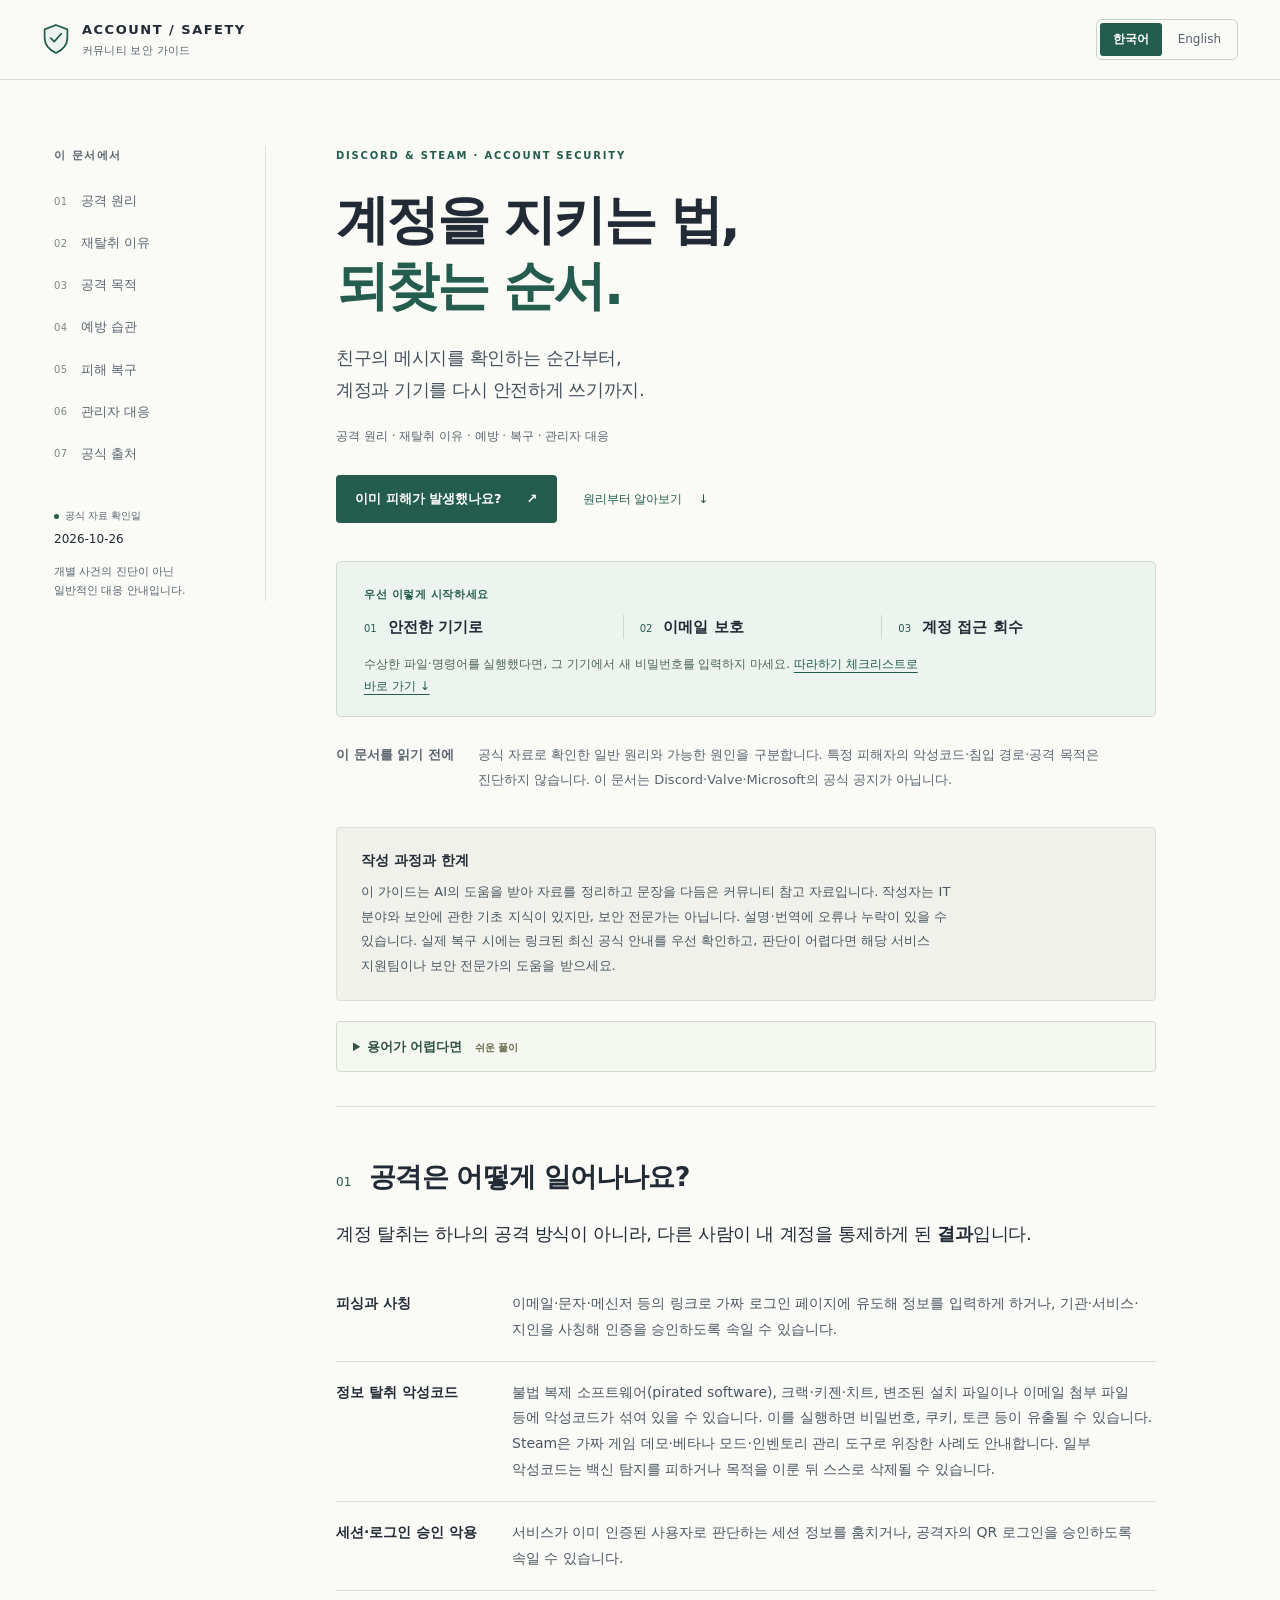
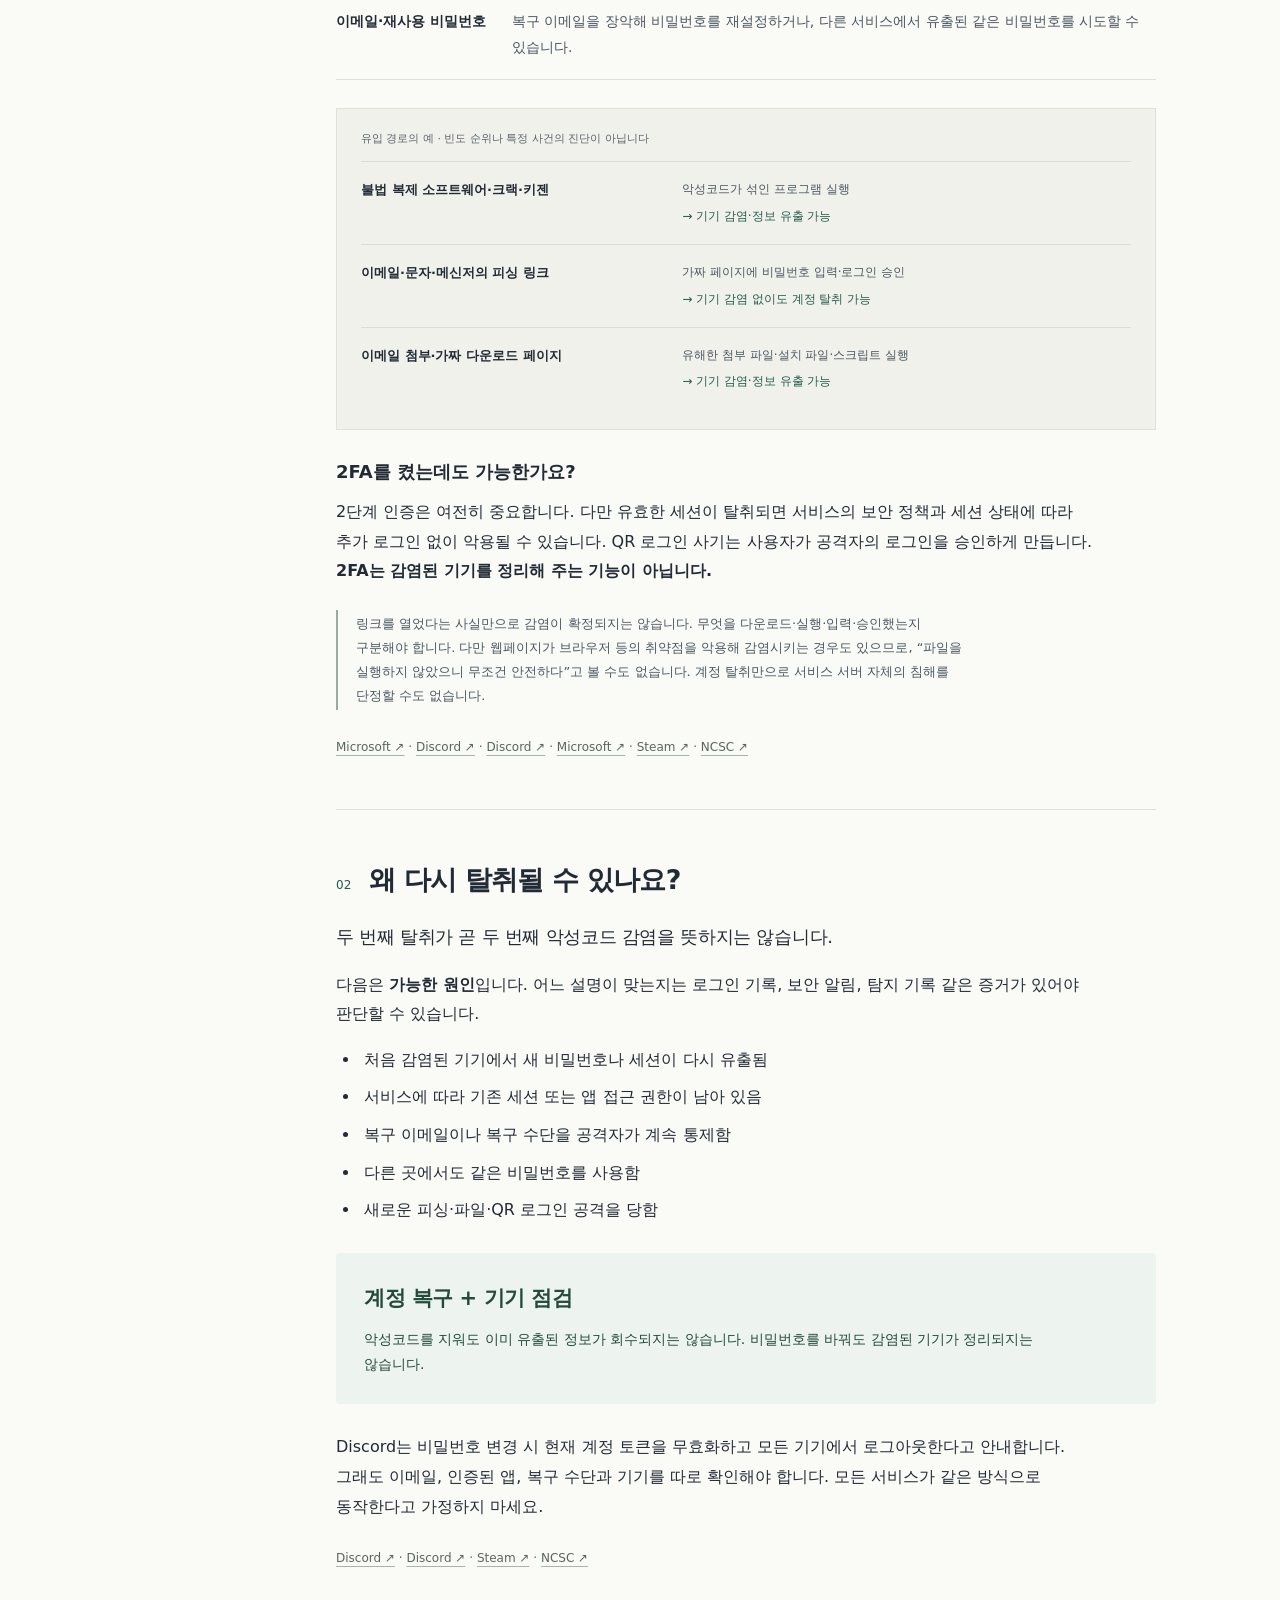
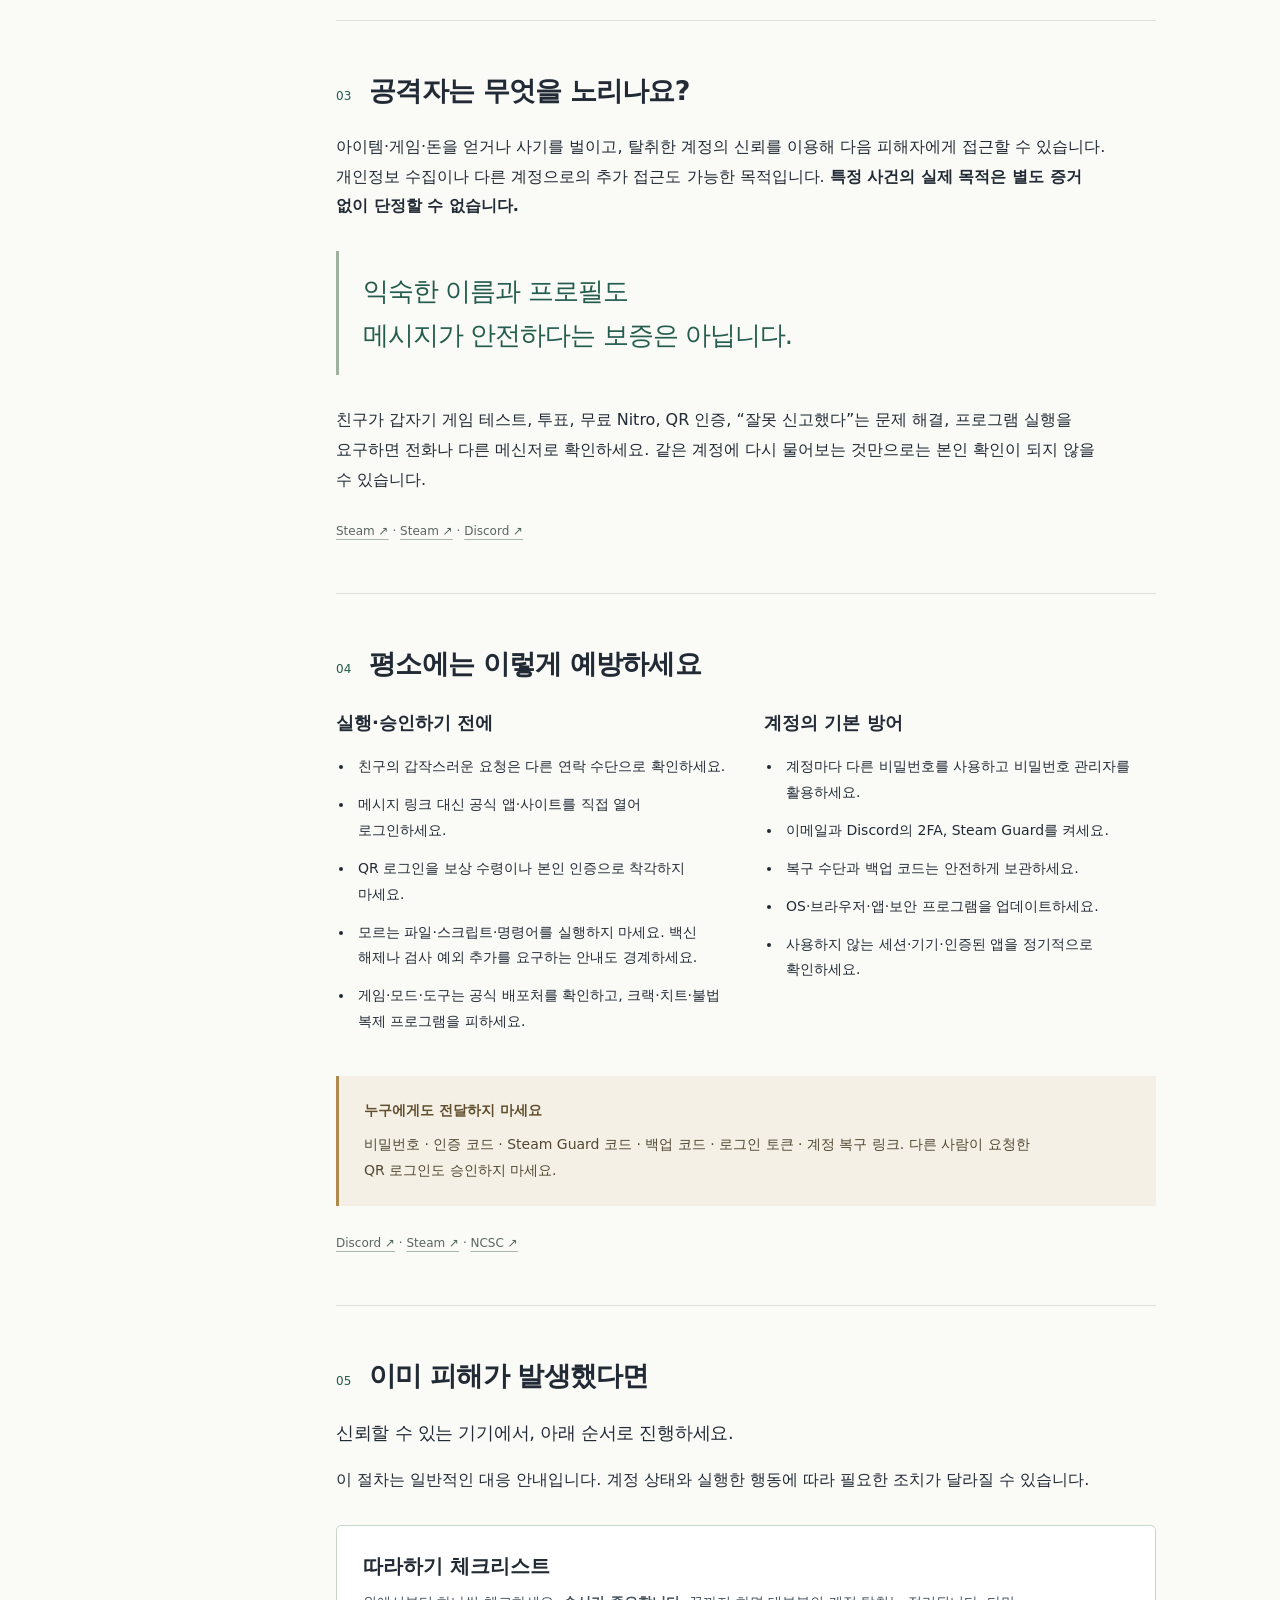
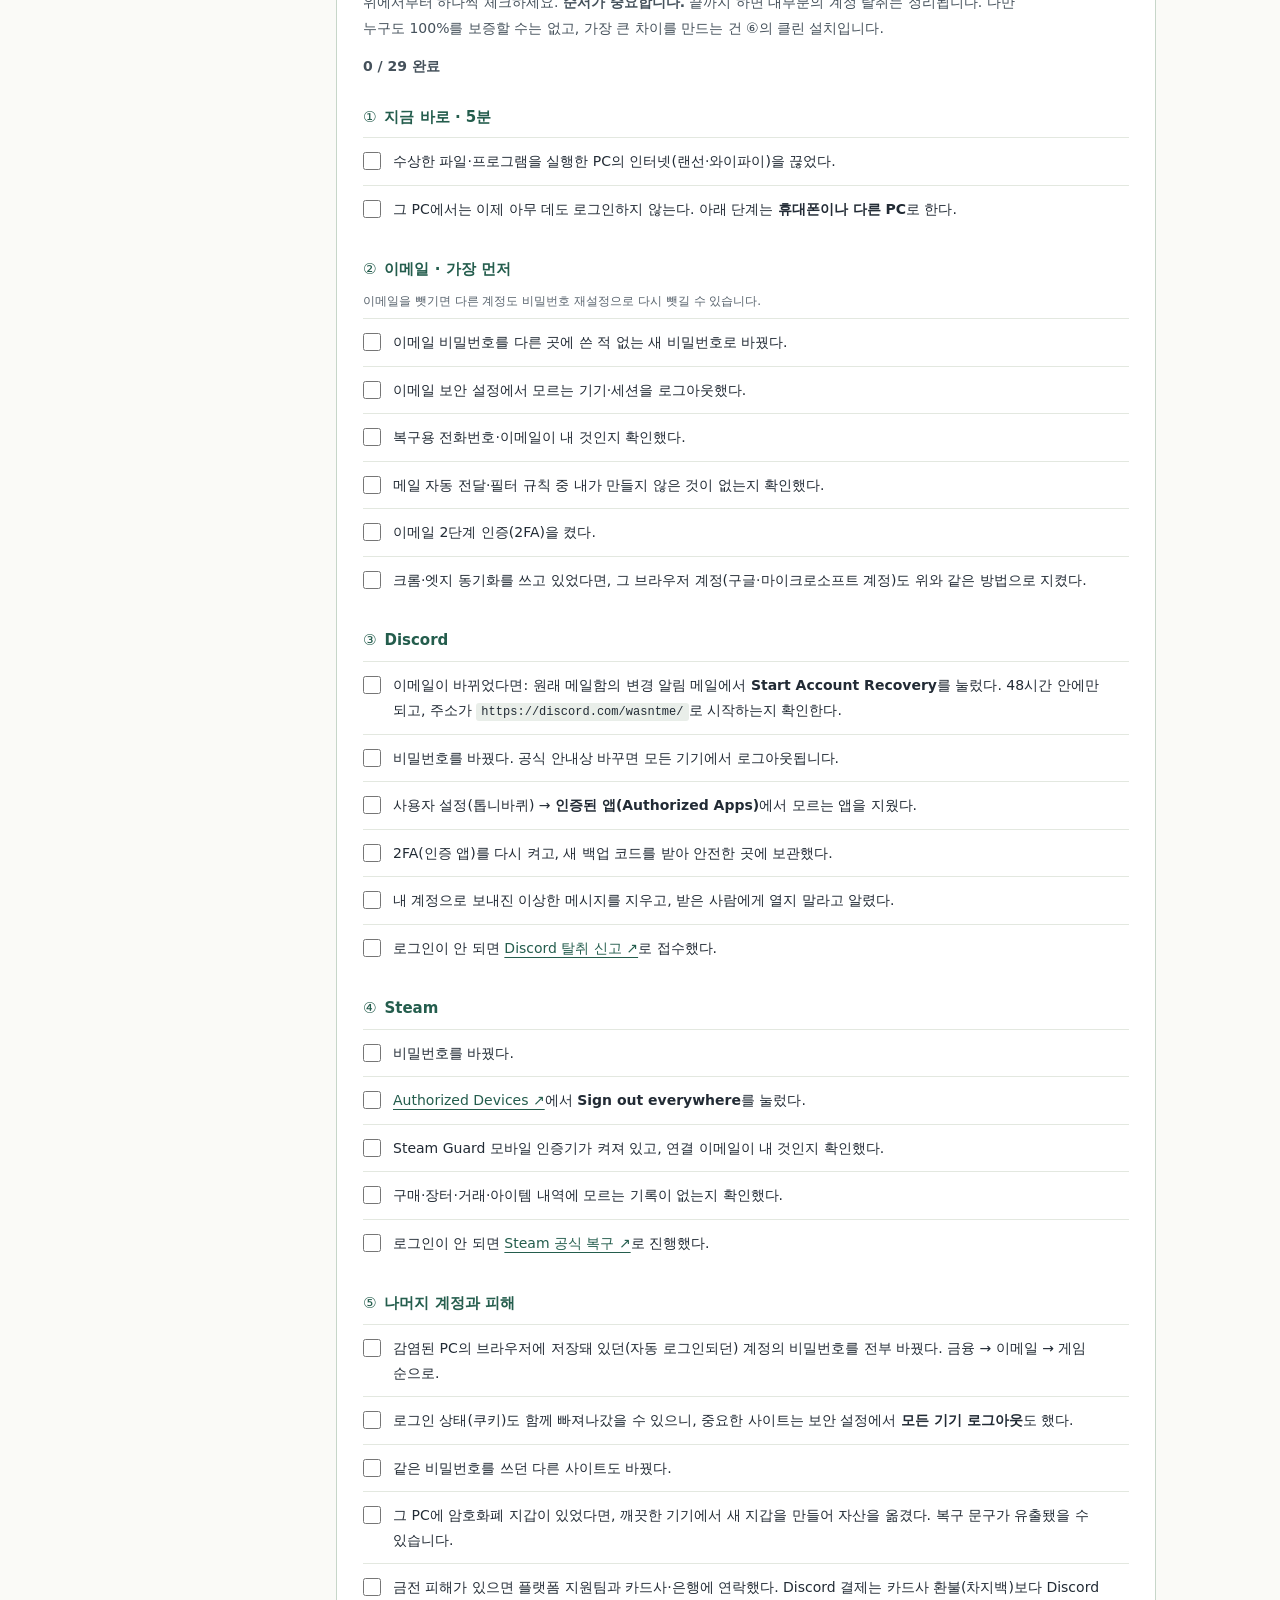
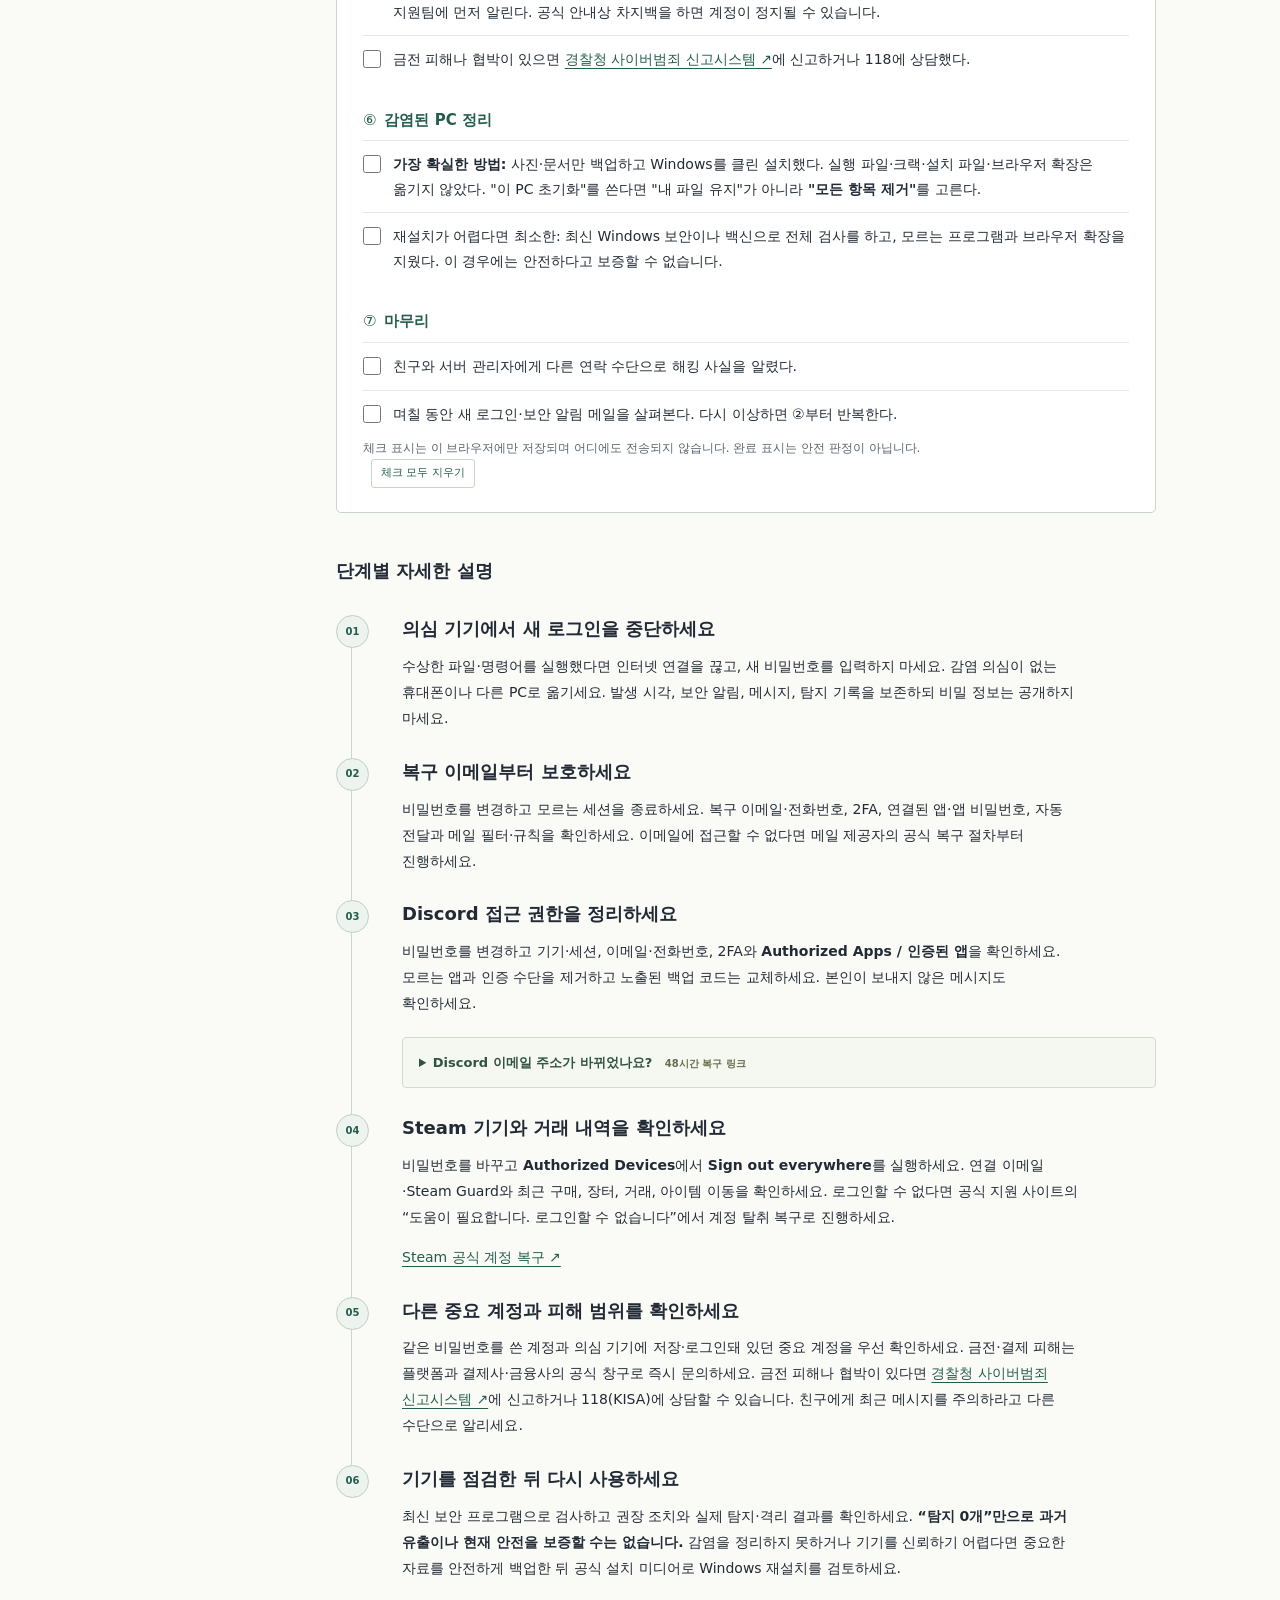
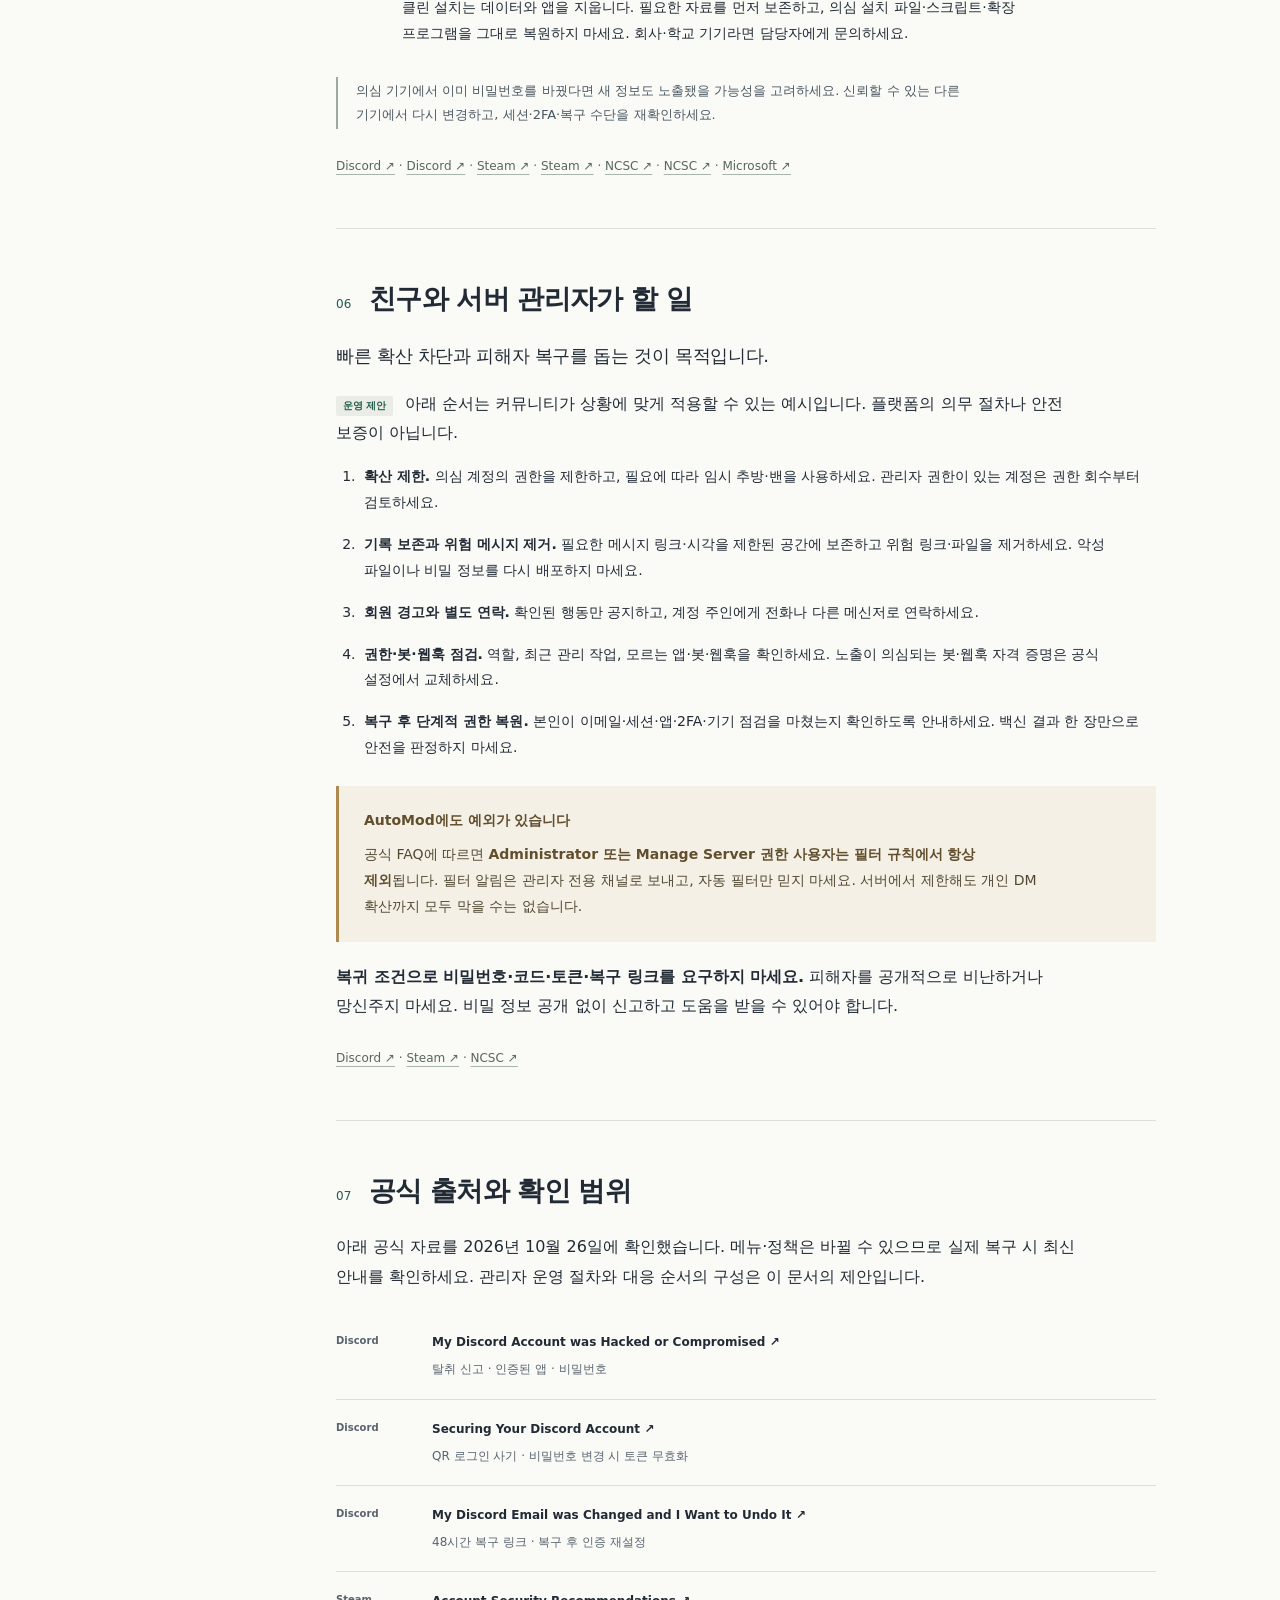
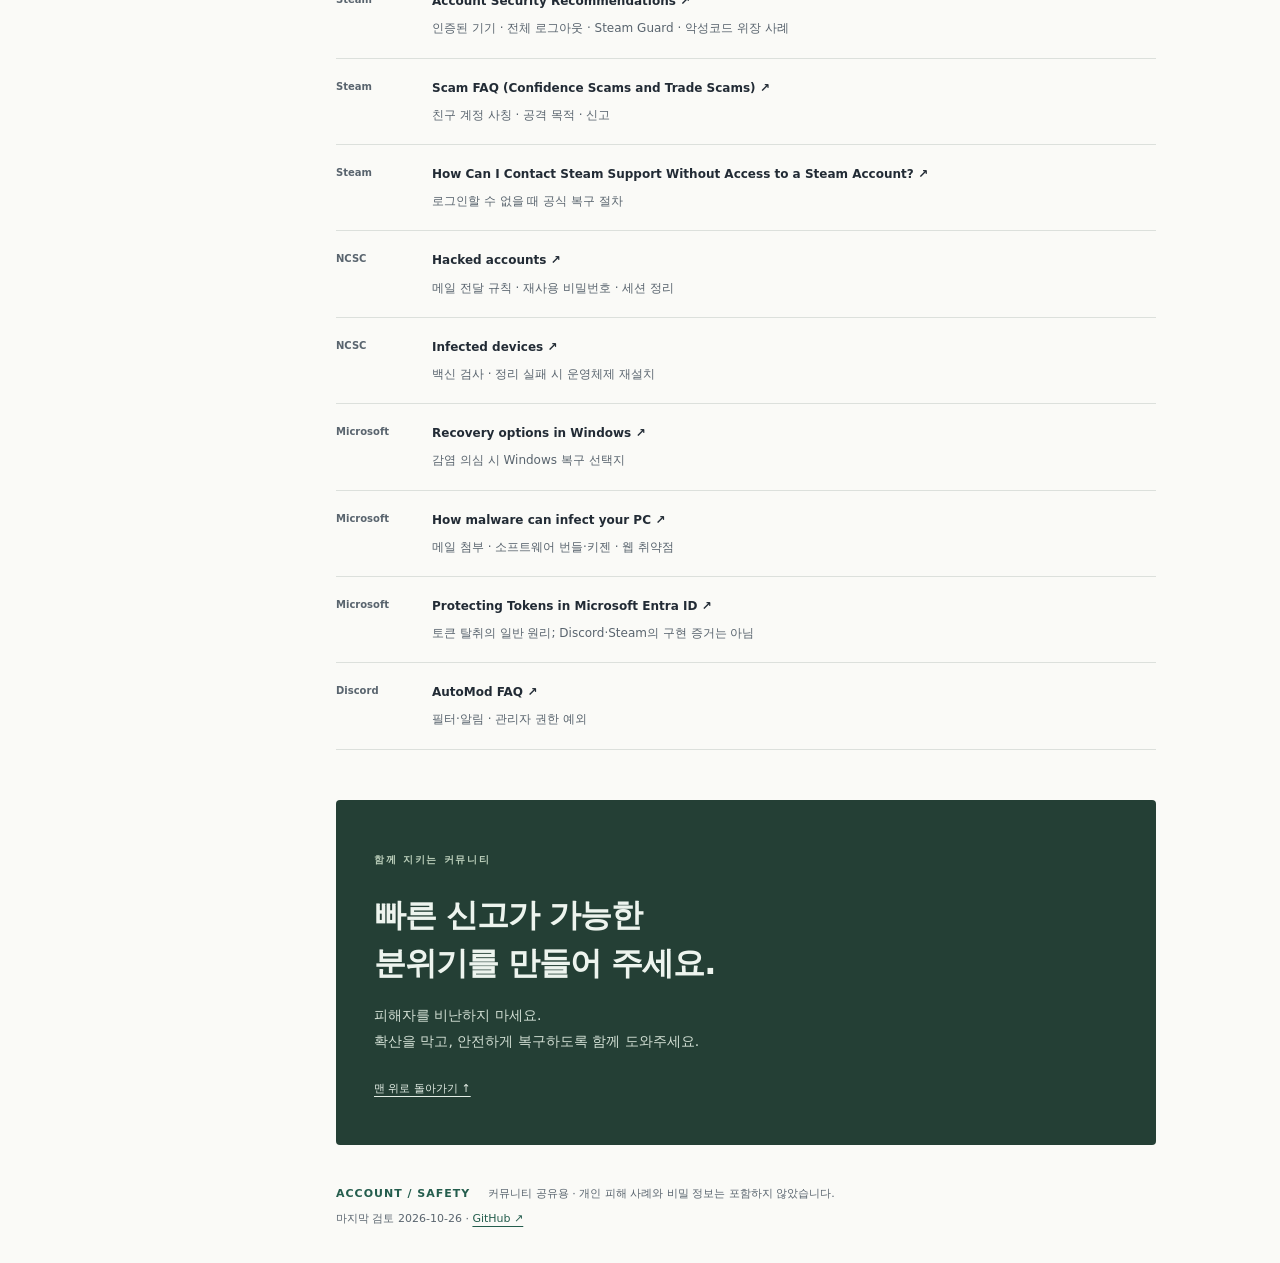
==== commit a87c2667: "Make author-note text size override win over the later rule Co-Authored-By: Claude Opus 5.5 <noreply" ====
--- a/index.html
+++ b/index.html
@@ -1,5 +1,5 @@
 <!doctype html>
-<html lang="ko"><head><meta charset="utf-8"><meta name="viewport" content="width=device-width, initial-scale=1"><title>Discord·Steam 계정 탈취 예방·복구 가이드</title><meta name="description" content="공격 원리부터 재탈취 이유, 예방, 계정·기기 복구와 서버 관리자 대응까지. 공식 자료를 바탕으로 정리한 커뮤니티 가이드."><meta name="color-scheme" content="light"><meta name="referrer" content="strict-origin-when-cross-origin"><meta property="og:type" content="website"><meta property="og:title" content="Discord·Steam 계정 탈취 예방·복구 가이드"><meta property="og:description" content="공격 원리부터 재탈취 이유, 예방, 계정·기기 복구와 서버 관리자 대응까지. 공식 자료를 바탕으로 정리한 커뮤니티 가이드."><link rel="icon" href="assets/shield.svg" type="image/svg+xml"><link rel="stylesheet" href="assets/style.css?v=4"><link rel="alternate" hreflang="ko" href="index.html"><link rel="alternate" hreflang="en" href="en.html"><script src="assets/site.js?v=4" defer></script></head>
+<html lang="ko"><head><meta charset="utf-8"><meta name="viewport" content="width=device-width, initial-scale=1"><title>Discord·Steam 계정 탈취 예방·복구 가이드</title><meta name="description" content="공격 원리부터 재탈취 이유, 예방, 계정·기기 복구와 서버 관리자 대응까지. 공식 자료를 바탕으로 정리한 커뮤니티 가이드."><meta name="color-scheme" content="light"><meta name="referrer" content="strict-origin-when-cross-origin"><meta property="og:type" content="website"><meta property="og:title" content="Discord·Steam 계정 탈취 예방·복구 가이드"><meta property="og:description" content="공격 원리부터 재탈취 이유, 예방, 계정·기기 복구와 서버 관리자 대응까지. 공식 자료를 바탕으로 정리한 커뮤니티 가이드."><link rel="icon" href="assets/shield.svg" type="image/svg+xml"><link rel="stylesheet" href="assets/style.css?v=5"><link rel="alternate" hreflang="ko" href="index.html"><link rel="alternate" hreflang="en" href="en.html"><script src="assets/site.js?v=5" defer></script></head>
 <body id="top"><a class="skip-link" href="#content">본문 바로가기</a>
 <header class="topbar"><div class="topbar-inner"><a class="brand" href="index.html"><img src="assets/shield.svg" width="28" height="32" alt=""><span>ACCOUNT / SAFETY<span class="brand-sub">커뮤니티 보안 가이드</span></span></a><nav class="language" aria-label="언어 선택"><a href="index.html" lang="ko" hreflang="ko" aria-current="page">한국어</a><a href="en.html" lang="en" hreflang="en" >English</a></nav></div></header>
 <div class="page-layout"><aside class="sidebar"><p class="nav-title">이 문서에서</p><nav aria-label="목차"><a href="#mechanism"><span>01</span>공격 원리</a><a href="#repeat"><span>02</span>재탈취 이유</a><a href="#motives"><span>03</span>공격 목적</a><a href="#prevention"><span>04</span>예방 습관</a><a href="#recovery"><span>05</span>피해 복구</a><a href="#moderators"><span>06</span>관리자 대응</a><a href="#sources"><span>07</span>공식 출처</a></nav><div class="sidebar-note"><span class="status-dot"></span>공식 자료 확인일<time datetime="2026-10-26">2026-10-26</time><p>개별 사건의 진단이 아닌<br>일반적인 대응 안내입니다.</p></div></aside>
--- a/assets/style.css
+++ b/assets/style.css
@@ -3,7 +3,7 @@
 *{box-sizing:border-box}html{scroll-behavior:smooth;scroll-padding-top:110px}body{margin:0;background:var(--paper);color:var(--ink);font-family:var(--sans);font-size:16px;line-height:1.85;word-break:keep-all;overflow-wrap:anywhere}a{color:var(--green);text-underline-offset:4px}a:hover{text-decoration-thickness:2px}button,input,summary,a{-webkit-tap-highlight-color:transparent}a:focus-visible,summary:focus-visible,input:focus-visible{outline:3px solid #a65a26;outline-offset:5px;border-radius:2px}::selection{background:#d5e9db}img{max-width:100%}h1,h2,h3,p,figure,blockquote{margin:0}p+p{margin-top:14px}strong{font-weight:680}ul,ol{margin:16px 0;padding-left:24px}li{padding-left:4px}li+li{margin-top:8px}code{font-size:.86em;background:#e9eee9;padding:2px 5px;border-radius:3px;word-break:break-all}section{padding:50px 0;border-top:1px solid var(--line)}h2{font-size:27px;line-height:1.45;letter-spacing:-.8px;font-weight:700}h3{font-size:18px;line-height:1.6;margin:28px 0 10px}p{max-width:76ch}.skip-link{position:fixed;top:-100px;left:16px;z-index:10;background:var(--ink);color:white;padding:12px 20px}.skip-link:focus{top:8px}
 .topbar{position:sticky;top:0;background:rgba(250,250,247,.97);border-bottom:1px solid var(--line);z-index:5}.topbar-inner{max-width:1280px;margin:auto;padding:19px 42px;display:flex;align-items:center;justify-content:space-between;gap:16px}.brand{display:flex;align-items:center;gap:12px;text-decoration:none;color:var(--ink);font-size:13px;font-weight:750;letter-spacing:1.5px;line-height:1.4}.brand-sub{display:block;font-size:11px;font-weight:450;letter-spacing:.2px;color:var(--muted);margin-top:4px}.language{display:flex;gap:3px;padding:3px;border:1px solid #cbd2cc;border-radius:6px}.language a{font-size:12px;line-height:1.4;color:var(--muted);text-decoration:none;padding:8px 13px;border-radius:3px}.language a[aria-current]{color:var(--white);background:var(--green);font-weight:650}.page-layout{max-width:1280px;margin:auto;padding:0 42px;display:grid;grid-template-columns:224px minmax(0,1fr);gap:70px}.sidebar{position:sticky;top:126px;align-self:start;padding:0 24px 0 0;margin-top:66px;border-right:1px solid var(--line)}.nav-title{font-size:11px;font-weight:700;letter-spacing:1.5px;color:var(--muted);padding:0 12px 16px}.sidebar nav{display:flex;flex-direction:column;gap:4px}.sidebar nav a{display:flex;gap:13px;padding:8px 12px;color:var(--muted);font-size:13px;text-decoration:none;border-radius:3px;line-height:1.7}.sidebar nav a span{font-size:10px;letter-spacing:.5px;color:#7e8983;align-self:center}.sidebar nav a:hover,.sidebar nav a[aria-current]{color:var(--green);background:#eaf0e9}.sidebar nav a[aria-current]{font-weight:650}.sidebar-note{font-size:10px;color:var(--muted);margin:34px 12px 0;line-height:1.7}.status-dot{display:inline-block;width:5px;height:5px;background:var(--green);border-radius:50%;margin-right:6px}.sidebar-note time{display:block;color:var(--ink);font-size:12px;font-variant-numeric:tabular-nums;margin:5px 0 14px}.sidebar-note p{font-size:11px}main{min-width:0;max-width:820px}.hero{padding:67px 0 38px}.eyebrow{color:var(--green);font-size:10px;font-weight:750;letter-spacing:1.8px;line-height:1.7}.hero h1{font-size:clamp(36px,4.15vw,57px);line-height:1.25;font-weight:720;letter-spacing:-2.6px;margin:23px 0 22px}.hero h1 em{font-style:normal;color:var(--green)}.hero-lead{font-size:18px;line-height:1.8;letter-spacing:-.4px;color:#45515b}.hero-context{font-size:12px;color:var(--muted);margin-top:19px}.hero-actions{display:flex;align-items:center;flex-wrap:wrap;gap:26px;margin-top:27px}.button{display:inline-flex;align-items:center;justify-content:space-between;gap:25px;text-decoration:none;border-radius:4px;padding:12px 19px;font-size:13px;font-weight:600}.primary{background:var(--green);color:white}.primary:hover{background:#1c4a3d}.text-link{font-size:12px;text-decoration:none}.text-link span{margin-left:12px}.start-here{padding:23px 27px 19px;border:1px solid #cedace;background:var(--green-light);border-radius:5px}.start-label{font-size:11px;color:var(--green);font-weight:700;letter-spacing:.6px}.start-here ol{padding:0;margin:10px 0;list-style:none;display:grid;grid-template-columns:repeat(3,1fr);gap:12px}.start-here li{padding:0;margin:0;font-size:15px;font-weight:650;line-height:1.6;display:flex;align-items:baseline;gap:11px}.start-here li+li{border-left:1px solid #cbd9cd;padding-left:16px}.start-here li span{font-size:10px;font-weight:500;color:var(--green)}.start-here p{font-size:12px;color:#4b6456;margin-top:14px}.scope-note{display:flex;gap:24px;padding:26px 0 34px;font-size:11px;line-height:1.9;color:var(--muted)}.scope-note strong{flex:0 0 auto;font-size:11px}.section-heading{display:flex;gap:18px;align-items:baseline;margin-bottom:22px}.section-heading>span{color:var(--green);font-size:12px;font-variant-numeric:tabular-nums}.section-lead{font-size:18px;line-height:1.8;letter-spacing:-.3px;margin-bottom:16px}.definitions{margin:22px 0 28px}.definitions>div{display:grid;grid-template-columns:154px 1fr;border-bottom:1px solid var(--line);padding:18px 0;gap:22px}.definitions dt{font-size:14px;font-weight:650}.definitions dd{margin:0;font-size:14px;color:#4b5761}.attack-flow{margin:30px 0;background:#f0f1eb;border:1px solid #e0e2da;padding:20px 24px}.attack-flow figcaption{font-size:11px;color:var(--muted)}.attack-flow ol{display:flex;gap:16px;list-style:none;margin:14px 0 0;padding:0}.attack-flow li{position:relative;font-size:12px;flex:1;padding:0 13px 0 0;line-height:1.7;margin:0}.attack-flow li:not(:last-child):after{content:'→';position:absolute;right:0;color:#67766c}.note{font-size:13px;border-left:2px solid #9baa9c;padding:2px 0 2px 18px;margin-top:24px;color:#4b5861}.references{font-size:11px;color:var(--muted);margin-top:25px;line-height:2}.references a{color:#58665e;text-decoration-color:#a8b5ab}.principle{padding:26px 28px;background:var(--green-light);margin:28px 0;color:#254b3d;border-radius:4px}.principle strong{font-size:21px;letter-spacing:-.5px}.principle p{font-size:14px;margin-top:9px}blockquote{margin:30px 0;padding:18px 0 18px 24px;border-left:3px solid #9eb29f;font-size:26px;line-height:1.7;color:var(--green);letter-spacing:-1px}.two-column{display:grid;grid-template-columns:1fr 1fr;gap:36px}.two-column h3{margin-top:4px}.two-column ul{font-size:14px;padding-left:18px}.two-column li+li{margin-top:12px}.warning{margin:25px 0 20px;padding:22px 25px;border-left:3px solid #ae8a4e;background:#f4f0e6;font-size:14px;color:#514832}.warning strong{color:#614e2d}.warning p{margin-top:8px}.recovery-steps{counter-reset:step;list-style:none;padding:0;margin:30px 0}.recovery-steps>li{position:relative;counter-increment:step;padding:0 0 26px 50px;margin:0;border-left:1px solid #ccd7cd;margin-left:15px}.recovery-steps>li:last-child{border-left-color:transparent;padding-bottom:0}.recovery-steps>li:before{content:counter(step,decimal-leading-zero);position:absolute;left:-16px;top:0;width:31px;height:31px;background:var(--green-light);border:1px solid #bfcfc1;border-radius:50%;display:grid;place-items:center;font-size:10px;font-weight:700;color:var(--green)}.recovery-steps h3{margin:0 0 10px;font-size:18px}.recovery-steps p{font-size:14px}.recovery-detail,.checklist{border:1px solid #d1dacf;border-radius:4px;margin-top:20px;background:#f5f7f1}.recovery-detail summary,.checklist summary{padding:13px 16px;font-size:13px;cursor:pointer;font-weight:650;line-height:1.8;color:#315343}.recovery-detail summary span{font-size:10px;display:inline-block;margin-left:8px;color:#666d4b}.recovery-detail>div,.checklist>div{padding:4px 18px 19px}.recovery-detail p{font-size:13px}.small{font-size:11px;color:var(--muted);margin-bottom:15px}.checklist label{display:flex;align-items:baseline;gap:10px;font-size:14px;padding:9px 0;cursor:pointer;border-top:1px solid #e0e6dc}.checklist input{accent-color:var(--green);flex:0 0 auto;width:16px;height:16px;align-self:flex-start;margin:5px 0 0}.tag{font-size:10px;font-weight:650;display:inline-block;background:#e9ede5;color:var(--green);padding:1px 7px;margin-right:6px;border-radius:2px}.plain-steps li{font-size:14px;margin-top:16px}.sources{list-style:none;margin:22px 0 0;padding:0}.sources>li{position:relative;scroll-margin-top:115px;padding:18px 0 18px 96px;border-bottom:1px solid var(--line);margin:0;font-size:12px}.source-org{position:absolute;left:0;top:19px;font-size:10px;font-weight:650;color:var(--muted)}.sources a{color:var(--ink);text-decoration:none;font-weight:600;line-height:1.7}.sources a:hover{text-decoration:underline}.sources p{font-size:11px;color:var(--muted);margin-top:5px}.closing{padding:43px 38px;margin:0 0 40px;background:#243f35;color:#edf4ee;border-radius:4px}.closing .eyebrow{color:#b9cdb9}.closing h2{font-size:32px;letter-spacing:-1px;line-height:1.5;margin:19px 0 16px}.closing p{font-size:14px;color:#d2dfd4}.closing a{display:inline-block;color:#e4eee6;font-size:11px;margin-top:24px}footer{display:flex;flex-wrap:wrap;gap:7px 18px;font-size:9px;color:var(--muted);padding-bottom:35px;line-height:1.7}footer>span{font-weight:750;letter-spacing:1px;color:var(--green)}footer p:last-child{width:100%;margin:0}
 html[lang=en] body{word-break:normal}html[lang=en] .hero h1{font-size:clamp(34px,3.8vw,50px);letter-spacing:-1.8px}html[lang=en] .start-here li{font-size:13px}
-.followlist{margin:30px 0 10px;padding:24px 26px 18px;border:1px solid #c7d6c9;border-radius:5px;background:var(--white);scroll-margin-top:110px}.followlist-head h3{margin:0 0 8px;font-size:20px}.followlist-head p{font-size:14px;color:#45515b}.followlist-progress{margin-top:12px;font-size:13px;font-weight:650;color:var(--green)}.followlist fieldset{border:0;margin:24px 0 0;padding:0;min-width:0}.followlist legend{display:flex;gap:8px;padding:0;margin-bottom:6px;font-size:15px;font-weight:700;color:var(--green)}.followlist legend span{font-weight:500}.followlist .small{margin:0 0 6px}.followlist label{display:block;position:relative;padding:11px 0 11px 30px;border-top:1px solid #e3e8e0;font-size:14px;line-height:1.75;cursor:pointer}.followlist input{accent-color:var(--green);position:absolute;left:0;top:14px;width:18px;height:18px;margin:0}.followlist label:has(input:checked){color:var(--muted);text-decoration:line-through;text-decoration-color:#a8b5ab}.followlist-foot{margin:20px 0 0}.followlist-reset{margin-left:8px;padding:3px 9px;font:inherit;font-size:11px;color:var(--green);background:none;border:1px solid #c7d6c9;border-radius:3px;cursor:pointer}.steps-title{margin-top:44px}.glossary{margin:-14px 0 34px}.glossary-list{margin:0}.glossary-list>div{padding:10px 0;border-top:1px solid #e0e6dc}.glossary-list dt{font-size:13px;font-weight:650}.glossary-list dd{margin:2px 0 0;font-size:13px;color:#4b5761}.scope-note,.scope-note strong,.author-note p{font-size:13px}.small,.references,.sources p{font-size:12px}footer{font-size:11px}@media(max-width:760px){.followlist{padding:19px 16px 14px}.followlist label{font-size:13px}}@media print{.followlist-reset{display:none}}
+.followlist{margin:30px 0 10px;padding:24px 26px 18px;border:1px solid #c7d6c9;border-radius:5px;background:var(--white);scroll-margin-top:110px}.followlist-head h3{margin:0 0 8px;font-size:20px}.followlist-head p{font-size:14px;color:#45515b}.followlist-progress{margin-top:12px;font-size:13px;font-weight:650;color:var(--green)}.followlist fieldset{border:0;margin:24px 0 0;padding:0;min-width:0}.followlist legend{display:flex;gap:8px;padding:0;margin-bottom:6px;font-size:15px;font-weight:700;color:var(--green)}.followlist legend span{font-weight:500}.followlist .small{margin:0 0 6px}.followlist label{display:block;position:relative;padding:11px 0 11px 30px;border-top:1px solid #e3e8e0;font-size:14px;line-height:1.75;cursor:pointer}.followlist input{accent-color:var(--green);position:absolute;left:0;top:14px;width:18px;height:18px;margin:0}.followlist label:has(input:checked){color:var(--muted);text-decoration:line-through;text-decoration-color:#a8b5ab}.followlist-foot{margin:20px 0 0}.followlist-reset{margin-left:8px;padding:3px 9px;font:inherit;font-size:11px;color:var(--green);background:none;border:1px solid #c7d6c9;border-radius:3px;cursor:pointer}.steps-title{margin-top:44px}.glossary{margin:-14px 0 34px}.glossary-list{margin:0}.glossary-list>div{padding:10px 0;border-top:1px solid #e0e6dc}.glossary-list dt{font-size:13px;font-weight:650}.glossary-list dd{margin:2px 0 0;font-size:13px;color:#4b5761}.scope-note,.scope-note strong,main .author-note p{font-size:13px}.small,.references,.sources p{font-size:12px}footer{font-size:11px}@media(max-width:760px){.followlist{padding:19px 16px 14px}.followlist label{font-size:13px}}@media print{.followlist-reset{display:none}}
 .author-note{margin:0 0 34px;padding:21px 24px;background:#f0f1eb;border:1px solid #dce0d5;border-radius:4px}.author-note h2{font-size:14px;letter-spacing:0;line-height:1.6;margin-bottom:9px}.author-note p{font-size:12px;line-height:1.9;color:#4b5861}.entry-paths{margin:28px 0;padding:20px 24px;background:#f0f1eb;border:1px solid #e0e2da}.entry-paths figcaption{font-size:11px;color:var(--muted);line-height:1.8}.entry-paths dl{margin:13px 0 0}.entry-paths dl>div{display:grid;grid-template-columns:minmax(135px,.8fr) minmax(0,1.2fr);gap:22px;padding:16px 0;border-top:1px solid #d9ddd2}.entry-paths dt{font-size:13px;font-weight:650;line-height:1.8}.entry-paths dd{margin:0;font-size:12px;line-height:1.9;color:#4b5761}.entry-paths dd span{display:block;color:var(--green);margin-top:4px}.entry-paths+ h3{margin-top:28px}
 @media(max-width:760px){.author-note{padding:18px 19px;margin-bottom:28px}.author-note h2{font-size:13px}.author-note p{font-size:11px}.entry-paths{padding:18px}.entry-paths figcaption{font-size:10px}.entry-paths dl>div{display:block;padding:14px 0}.entry-paths dt{font-size:12px;margin-bottom:6px}.entry-paths dd{font-size:12px}}
 @media print{.entry-paths,.author-note{break-inside:avoid}}
